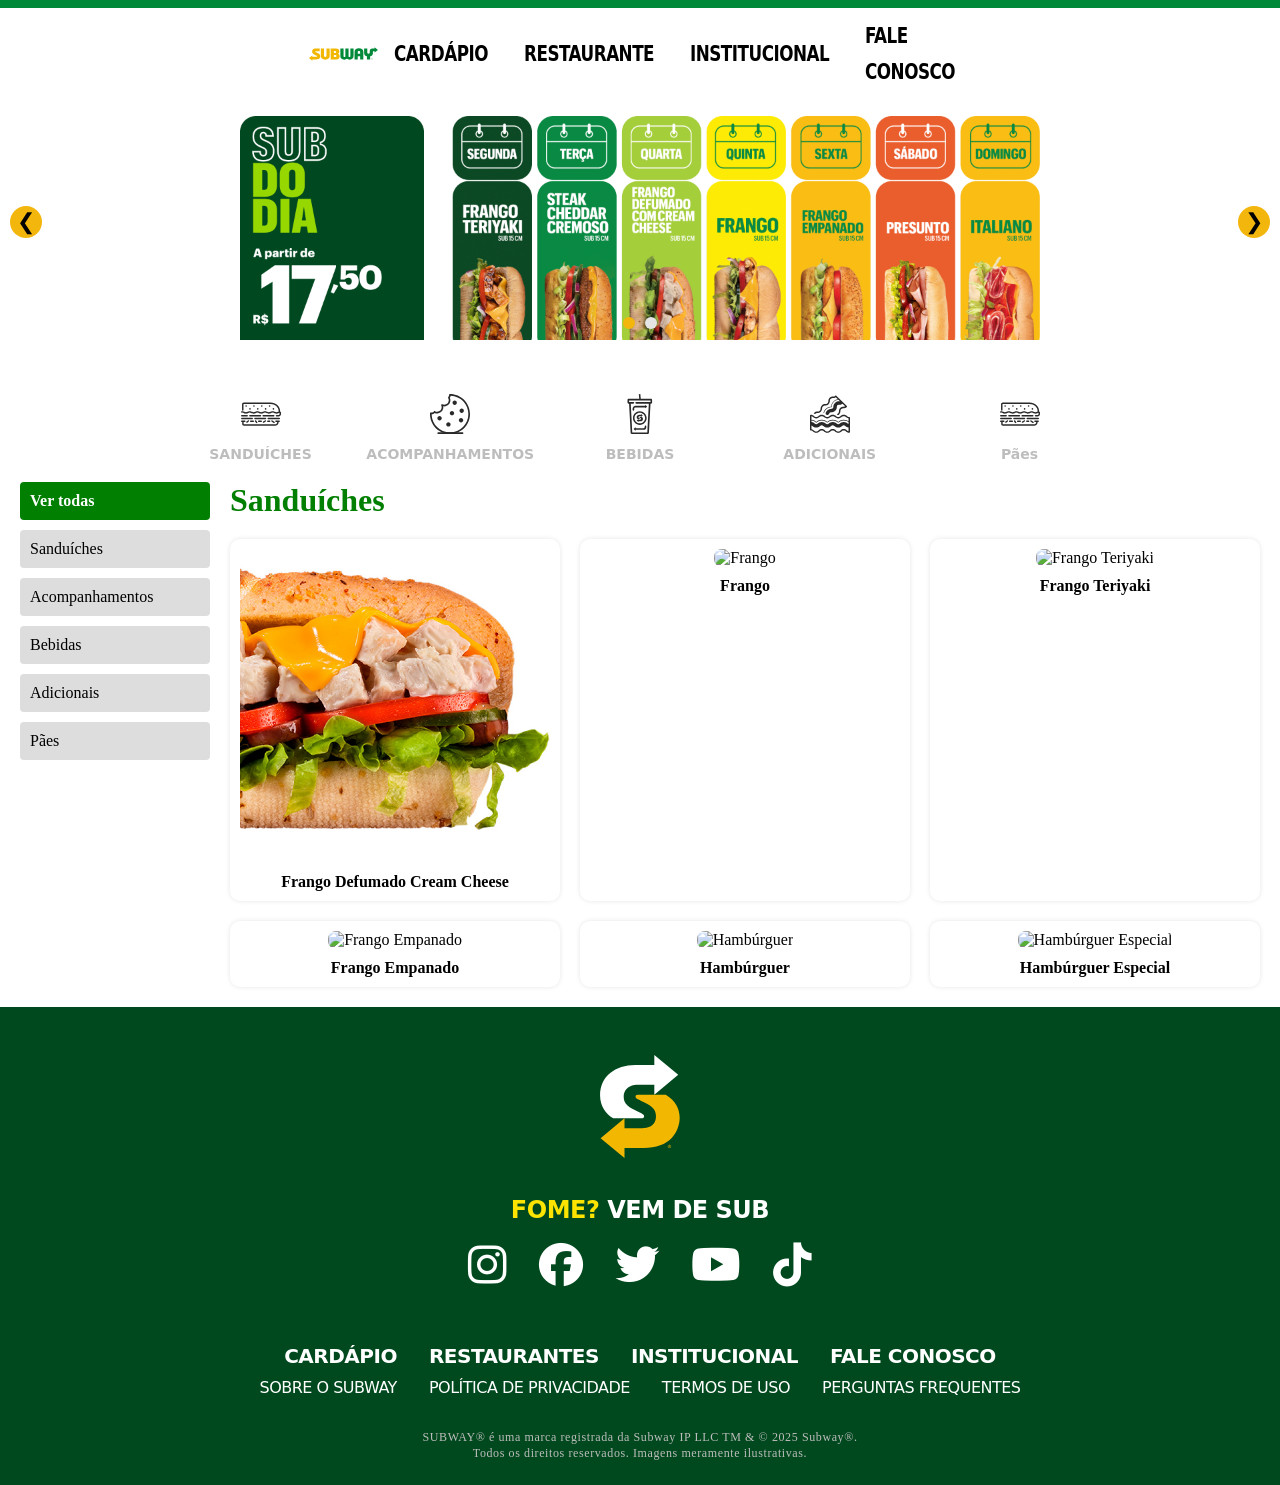
==== cardapio.html @ 42cfe7d3 "primeiro commit" ====
<!DOCTYPE html>
<html lang="pt-br">
<head>
    <meta charset="UTF-8">
    <meta name="viewport" content="width=device-width, initial-scale=1.0">
    <title>Inicio | Subway® Brasil</title>
    <link rel="stylesheet" href="style.css">
    <link rel="shortcut icon" href="imagens/favicon/logo.ico" type="image/x-icon">
    <link rel="stylesheet" href="https://cdnjs.cloudflare.com/ajax/libs/font-awesome/6.5.0/css/all.min.css">

</head>
<body>
    <header>
        <div class="barra-verde"></div>
        <div class="menu">
            <a href="index.html" rel="prev"><img src="imagens/logo/logo.svg" alt="Logo do site" class="logo"></a>
            <nav class="nav"> 
                <a href="cardapio.html" class="nav-a"><span>CARDÁPIO</span></a>
                <a href="restaurante.html" class="nav-a"><span>RESTAURANTE</span></a>
                <a href="institucional.html" class="nav-a"><span>INSTITUCIONAL</span></a>
                <a href="faleConosco.html" class="nav-a"><span>FALE CONOSCO</span></a>
            </nav>
        </div>
        </div>
    </header>
    <main>
        <div class="carrossel2 carrossel4">
            <img src="imagens/carrossel3/imagem1.png" class="ativa" alt="Imagem 1">
            <img src="imagens/carrossel3/imagem2.png" alt="Imagem 2">

            <button class="carrossel-botao esquerda" id="btnEsquerda2">&#10094;</button>
            <button class="carrossel-botao direita" id="btnDireita2">&#10095;</button>

            <div class="bolinhas2">
                <div class="bolinha2 ativa"></div>
                <div class="bolinha2"></div>
            </div>
        </div>

        <div class="menuCardapio">
            <div class="itemMenu">
                <img src="imagens/cardápio/paes.svg" alt="">
                <span>SANDUÍCHES</span>
            </div>
            
            <div class="itemMenu">
                <img src="imagens/cardápio/acomp.svg" alt="">
                <span>ACOMPANHAMENTOS</span>
            </div>
            
            <div class="itemMenu">
                <img src="imagens/cardápio/bebidas.svg" alt="">
                <span>BEBIDAS</span>
            </div>
            
            <div class="itemMenu">
                <img src="imagens/cardápio/adicionais.svg" alt="">
                <span>ADICIONAIS</span>
            </div>
            
            <div class="itemMenu">
                <img src="imagens/cardápio/paes.svg" alt="">
                <span>Pães</span>
            </div>
        </div>

        <div class="pagina">
            <nav class="menuLateral">
              <ol>
                <li class="active">Ver todas</li>
                <li>Sanduíches</li>
                <li>Acompanhamentos</li>
                <li>Bebidas</li>
                <li>Adicionais</li>
                <li>Pães</li>
              </ol>
            </nav>
          
            <section class="produtosMenu">
              <h1>Sanduíches</h1>
              <div class="cards">
                <div class="card">
                  <img src="imagens/menu/frangoDefumado.jpg" alt="Frango Defumado">
                  <p>Frango Defumado Cream Cheese</p>
                </div>
                <div class="card">
                  <img src="sua-imagem-aqui.jpg" alt="Frango">
                  <p>Frango</p>
                </div>
                <div class="card">
                  <img src="sua-imagem-aqui.jpg" alt="Frango Teriyaki">
                  <p>Frango Teriyaki</p>
                </div>
                <div class="card">
                  <img src="sua-imagem-aqui.jpg" alt="Frango Empanado">
                  <p>Frango Empanado</p>
                </div>
                <div class="card">
                  <img src="sua-imagem-aqui.jpg" alt="Hambúrguer">
                  <p>Hambúrguer</p>
                </div>
                <div class="card">
                  <img src="sua-imagem-aqui.jpg" alt="Hambúrguer Especial">
                  <p>Hambúrguer Especial</p>
                </div>
              </div>
            </section>
          </div>
          
    </main>
    <footer class="footer">
        <img src="imagens/footer/logoFooter.svg" alt="" width="80" height="103">

        <p class="texto"><span class="destaque">FOME?</span> VEM DE SUB</p>

        <div class="link">
            <a href="https://www.instagram.com/subwaybrasil/" title="Instagram" target="_blank" rel="noopener"><i class="fab fa-instagram"></i></a>
            
            <a href="https://www.facebook.com/subwaybrasil" title="Facebook" target="_blank" rel="noopener"><i class="fab fa-facebook"></i></a>
            
            <a href="https://x.com/subwaybrasil" title="Twitter" target="_blank" rel="noopener"><i class="fab fa-twitter"></i></a>
            
            <a href="https://www.youtube.com/subwaybrasiloficial" title="YouTube" target="_blank" rel="noopener"><i class="fab fa-youtube"></i></a>
            
            <a href="https://www.tiktok.com/@subway.brasil?lang=pt-BR" title="TikTok" target="_blank" rel="noopener"><i class="fab fa-tiktok"></i></a>
        </div>

        <div class="opcoes">
            <a href="cardapio.html">CARDÁPIO</a>
            <a href="https://subway.harmo.me/" target="_blank" rel="noopener">RESTAURANTES</a>
            <a href="institucional.html">INSTITUCIONAL</a>
            <a href="faleConosco.html">FALE CONOSCO</a>
        </div>

        <div class="opcoes2">
            <a href="institucional.html">SOBRE O SUBWAY</a>
            <a href="pltPriv.html">POLÍTICA DE PRIVACIDADE</a>
            <a href="termUse.html">TERMOS DE USO</a>
            <a href="#perguntas-frequentes">PERGUNTAS FREQUENTES</a>
        </div>

        <p class="final">SUBWAY® é uma marca registrada da Subway IP LLC TM & © 2025 Subway®. <br>Todos os direitos reservados. Imagens meramente ilustrativas.</p>
    </footer>
</body>
<script>
    const imagens2 = document.querySelectorAll('.carrossel2 img');
    const bolinhas2 = document.querySelectorAll('.bolinha2');
    const btnEsquerda2 = document.getElementById('btnEsquerda2');
    const btnDireita2 = document.getElementById('btnDireita2');
    let index2 = 0;

    function mostrarImagem2(n) {
      imagens2.forEach((img, i) => {
        img.classList.remove('ativa');
        bolinhas2[i].classList.remove('ativa');
      });
      imagens2[n].classList.add('ativa');
      bolinhas2[n].classList.add('ativa');
    }

    function proxima2() {
      index2 = (index2 + 1) % imagens2.length;
      mostrarImagem2(index2);
    }

    function anterior2() {
      index2 = (index2 - 1 + imagens2.length) % imagens2.length;
      mostrarImagem2(index2);
    }

    btnDireita2.addEventListener('click', proxima2);
    btnEsquerda2.addEventListener('click', anterior2);

    bolinhas2.forEach((bolinha, i) => {
      bolinha.addEventListener('click', () => {
        index2 = i;
        mostrarImagem2(index2);
      });
    });

    setInterval(proxima2, 3500);
</script>
</html>
---- style.css ----
*{ /* Resetando as config do site*/ 
    padding: 0px;
    margin: 0px;
    box-sizing: border-box;
    border: 0 solid;
}

img{
    max-width: 100%;
}

header{
    position: fixed;
    width: 100%;
    background-color: white;
    z-index: 10;
}

.barra-verde{ /*Criando uma barra verde no topo*/
   background-color: rgb(0 137 56); /*Deixando a barra verde*/ 
   width: 100%; /*Definindo a largura da barra*/
   height: .5rem; /*Definindo a altura da barra*/
}

.menu{ /* Criando o cabeçalho principal*/
    display: flex; /* Deixando os elementos flexiveis*/
    justify-content: space-between; /* Diminuindo o espaço entre as bordas e aumentando entre os itens*/
    padding: 8px 309px 0 309px;
    align-items: center; /* Alinha verticalmente os itens*/
    height: 88px;
}

.logo{ /*Definindo o tamanho da logo*/
    width: 240.872px;
    height: 60px;
}

.nav{
    display: flex; 
    font-size: 1.05rem;
    letter-spacing: -0.5px;
    font-stretch: condensed;
    line-height: 1.75rem; /*Aumentando em 1.75x o espaçamento padrão entre as linhas*/
    gap: .25rem; /**/  
    align-items: center;  
}

.nav-a{
    color: black;
    margin-right: 1rem;
    margin-left: 1rem;
    text-decoration: none;
    letter-spacing: -0.5px;
    transform: scaleY(1.3);
    display: inline-block;
    font-family: system-ui, -apple-system, BlinkMacSystemFont, 'Segoe UI', Roboto, Oxygen, Ubuntu, Cantarell, 'Open Sans', 'Helvetica Neue', sans-serif;
    font-weight: 600;
    height: 88px;
    display: flex;
    align-items: center;   
    cursor: pointer; 
}

.nav-aaaaa{
    color: rgb(0 73 30);
    font-weight: 800;
}

.nav-aaaa{
    color: rgb(0 73 30);
    font-weight: 800;
}

.nav-aaa{
    color: rgb(0 73 30);
    font-weight: 800;
}

.nav-aa{
    color: rgb(0 73 30);
    font-weight: 800;
}

.nav-a span {
    position: relative;
    padding-bottom: 4px;
    display: inline-block;
}

.nav-a span::after {
    content: "";
    position: absolute;
    left: 0;
    bottom: 0; 
    height: 1px;
    width: 0;
    background-color: black;
    transition: width 0.25s ease;
}

.nav-a:hover span::after {
    width: 100%;
}

main{
    padding-top: 100px;
    min-height: calc(100vh - 300px);
}

.carrosselSuper{
    position: relative;
    overflow: hidden;
    width: 100%;
}

.carrossel {
    position: relative;
    height: 700px; 
  }
  
  .carrossel img {
    position: absolute;
    top: 0;
    left: 0;
    width: 100%;
    height: 100%;
    opacity: 0;
    transition: opacity 0.8s ease-in-out;
    object-fit: cover;
    z-index: 0;
  }
  
  .carrossel img.ativa {
    opacity: 1;
    z-index: 1;
  }
  .carrossel-botao {
    position: absolute;
    top: 50%;
    transform: translateY(-50%);
    background-color: #F3B60D;
    color: black;
    border: none;
    cursor: pointer;
    font-size: 22px;
    z-index: 2;
    width: 32px;
    height: 32px;
    border-radius: 50%;
    display: flex;
    align-items: center;
    justify-content: center;
  }
  
  .carrossel-botao.esquerda {
    left: 60px;
  }
  
  .carrossel-botao.direita {
    right: 60px;
  }
  
  .bolinhas {
    position: absolute;
    bottom: 15px;
    left: 50%;
    transform: translateX(-50%);
    display: flex;
    gap: 10px;
    z-index: 3;
  }
  
  .bolinha {
    width: 12px;
    height: 12px;
    background-color: #E5E5E5;
    border-radius: 50%;
    cursor: pointer;
    transition: 0.1s ease;
  }
  
.bolinha.ativa {
    background-color: #F3B60D;
}

.mouse {
    display: block;
    margin: 40px auto 0 auto;
    height: auto;
}

.container-fundoVerde {
    position: relative;
    width: 1240px;
    height: 540px;
    margin: 40px auto 0;
    overflow: visible;
  }
  
.fundoVerde {
    position: absolute;
    top: 0;
    left: 50%;
    transform: translateX(-50%);
    width: 1240px;
    height: 540px;
    z-index: 1;
    border-radius: 40px;
}
  
.mao {
    position: absolute;   
    bottom: 25px;
    left: -333px;
    z-index: 2;
    width: 1000px; 
    height: auto;
}
  
.lado-direito {
    position: absolute;
    top: 50%;
    right: 2rem;
    transform: translateY(-50%);
    display: flex;
    flex-direction: column;
    gap: 1.75rem;
    z-index: 3;
}

.carrossel2 {
    position: relative;
    width: 100%; 
    margin: 100px auto 0 auto; 
    overflow: hidden;
  }
  
  .carrossel2 img {
    position: absolute;
    width: 100%;
    height: 100%;
    opacity: 0;
    transition: opacity 0.5s ease;
  }
  
  .carrossel2 img.ativa {
    opacity: 1;
    position: relative;
  }
  
  .carrossel-botao {
    position: absolute;
    top: 50%;
    transform: translateY(-50%);
    background-color: #F3B60D;
    color: black;
    border: none;
    cursor: pointer;
    font-size: 22px;
    z-index: 2;
    width: 32px;
    height: 32px;
    border-radius: 50%;
    display: flex;
    align-items: center;
    justify-content: center;
  }
  
  .carrossel2 .esquerda {
    left: 10px;
  }
  
  .carrossel2 .direita {
    right: 10px;
  }
  
  .bolinhas2 {
    position: absolute;
    bottom: 15px;
    width: 100%;
    display: flex;
    justify-content: center;
    gap: 10px;
  }
  
  .bolinha2 {
    width: 12px;
    height: 12px;
    background: #E5E5E5;
    border-radius: 50%;
    cursor: pointer;
    transition: 0.3s ease;
  }
  
  .bolinha2.ativa {
    background: #F3B60D;
  }  
  
.footer{
    background-color: rgb(0 73 30);
    color: white;
    display: flex;
    align-items: center;
    justify-content: center;
    flex-direction: column;
    padding-top: 3rem;
    padding-bottom: 1.5rem;
}

.texto{
    margin: 36px 0 16px 0;
    font-size: 1.5rem;
    line-height: 2rem;
    font-family: system-ui, -apple-system, BlinkMacSystemFont, 'Segoe UI', Roboto, Oxygen, Ubuntu, Cantarell, 'Open Sans', 'Helvetica Neue', sans-serif;
    letter-spacing: -0.5px;
    font-stretch: condensed;
    font-weight: 700;
}

.destaque{
    color: rgb(252 227 0);
}

.link, .link a{
    display: flex;
    justify-content: center;
    align-items: center;
    gap: 2rem;
    color: white; 
    transition: color 0.3s;
    font-size: 44px;
    text-decoration: none;
}
  
.link a:hover i {
    color: rgb(252, 227, 0);  
}

.opcoes, .opcoes2{
    display: flex;
    gap: 2rem;
}

.opcoes{
    margin-top: 3.5rem;
}

.opcoes2{
    margin-top: .5rem;
}

.opcoes a{
    color: white;
    font-family: system-ui, -apple-system, BlinkMacSystemFont, 'Segoe UI', Roboto, Oxygen, Ubuntu, Cantarell, 'Open Sans', 'Helvetica Neue', sans-serif;
    letter-spacing: -0.5px;
    font-stretch: condensed;
    font-weight: 700;
    text-decoration: none;
    font-size: 1.25rem;
    line-height: 1.75rem;
}

.opcoes2 a{
    color: white;
    font-family: system-ui, -apple-system, BlinkMacSystemFont, 'Segoe UI', Roboto, Oxygen, Ubuntu, Cantarell, 'Open Sans', 'Helvetica Neue', sans-serif;
    letter-spacing: -0.5px;
    font-stretch: condensed;
    font-weight: 500;
    text-decoration: none;
}

.opcoes a:hover{
    color: rgb(252, 227, 0); 
}

.opcoes2 a:hover{
    color: rgb(252, 227, 0); 
}

.final{
    color: rgb(189 189 189);
    letter-spacing: .05em;
    font-size: .75rem;
    line-height: 1rem;
    margin-top: 2rem;
    text-align: center;
}

.tudao {
    background-image: url(imagens/fundo/textura.webp);
    background-repeat: no-repeat;
    background-size: contain;   
    min-height: 100vh;
}

.tudo{
    max-width: 46rem;
    padding-top: 5rem;
    margin-left: 309px;
    margin-right: auto;
}

.titulo{
    color: rgb(0, 137, 56);
    font-family: system-ui, -apple-system, BlinkMacSystemFont, 'Segoe UI', Roboto, Oxygen, Ubuntu, Cantarell, 'Open Sans', 'Helvetica Neue', sans-serif;
    letter-spacing: -1px;
    font-stretch: condensed;
    font-weight: 900;
    text-decoration: none;
    font-size: 3.75rem;
    line-height: 1rem;
}

.linha{
    background-color: rgb(0, 137, 56);
    width: 5rem;
    border-radius:9999px ;
    height: .25rem;
    display: block;
    margin-top: 2rem;
}

.textoC{
    font-size: 1rem;
    line-height: 1.5rem;
    font-family: system-ui, -apple-system, BlinkMacSystemFont, 'Segoe UI', Roboto, Oxygen, Ubuntu, Cantarell, 'Open Sans', 'Helvetica Neue', sans-serif;
    margin-top: 1rem;
}

.textoC2{
    font-size: 1rem;
    line-height: 1.5rem;
    font-weight: 600;
    font-family: system-ui, -apple-system, BlinkMacSystemFont, 'Segoe UI', Roboto, Oxygen, Ubuntu, Cantarell, 'Open Sans', 'Helvetica Neue', sans-serif;
    margin-top: 1rem;
}

.dados{
    max-width: 36rem;
    margin-top: 2.5rem;
    margin-bottom: 2.5rem;
}

.text2{
    color: rgb(0 73 30);
    font-weight: 700;
    font-size: 1.875rem;
    line-height: 2.25rem;
    margin-bottom: .75rem;
    display: block;
    font-family: system-ui, -apple-system, BlinkMacSystemFont, 'Segoe UI', Roboto, Oxygen, Ubuntu, Cantarell, 'Open Sans', 'Helvetica Neue', sans-serif;
}

.input{
    box-shadow: rgba(0, 0, 0, 0.09) 0px 6px 9px 0px;
    padding-top: 1rem;
    padding-bottom: 1rem;
    padding-left: 1rem;
    padding-right: 1rem;
    background-color: rgb(245 245 245);
    border-color: rgb(226 226 226);
    border-width: 1px;
    border-radius: .5rem;
    width: 100%;
}

.caixas{
    margin-bottom: 1rem;
}

textarea.input{
    resize: none;
    min-height: 13rem;
}

.enviar{
    color: rgb(0 73 30);
    font-weight: 600;
    font-size: 1.25rem;
    line-height: 1.75rem;
    padding-top: 4.5px;
    padding-bottom: 8.5px;
    padding-left: 1.25rem;
    padding-right: 1.25rem;
    background-color: rgb(255 255 255);
    border-color: rgb(0 73 30);
    border-width: 2px;
    border-radius: 9999px;
    margin-top: 1.5rem;
    cursor: pointer;
}

.titulo2{
    font-family: system-ui, -apple-system, BlinkMacSystemFont, 'Segoe UI', Roboto, Oxygen, Ubuntu, Cantarell, 'Open Sans', 'Helvetica Neue', sans-serif;
    color: rgb(0 137 56);
    font-size: 3rem;
    line-height: 1;
    font-weight: 900;
    margin-top: 2rem;
}

.linha2{
    background-color: rgb(0, 137, 56);
    width: 5rem;
    border-radius:9999px ;
    height: .25rem;
    display: block;
    margin-top: 1rem;
    margin-bottom: 1rem;
}

.principal{
    box-shadow: 0px 6px 9px 0px #00000017;
    padding-top: 1rem;
    padding-bottom: 1rem;
    padding-left: 1.5rem;
    padding-right: 1.5rem;
    background-color: rgb(245 245 245);
    border-color: rgb(226 226 226);
    border-width: 1px;
    border-radius: .5rem;
    justify-content: space-between;
    align-items: center;
    cursor: pointer;
    width: 100%;
    margin-bottom: -10px;
    display: flex;
    gap: 1rem;
}

.h6{
    font-size: 1.25rem;
    line-height: 1.75rem;
    max-width: none;
    font-weight: 600;
    font-family: system-ui, -apple-system, BlinkMacSystemFont, 'Segoe UI', Roboto, Oxygen, Ubuntu, Cantarell, 'Open Sans', 'Helvetica Neue', sans-serif;
}

.button{
    width: 40px;
    height: 40px;
    min-width: 40px;
    min-height: 40px;
    border: 2px solid rgb(0, 73, 30); /* borda verde escura */
    border-radius: 50%; /* forma circular */
    display: flex;
    align-items: center;
    justify-content: center;
    font-weight: bolder;
    font-size: 2rem;
    color: rgb(0, 73, 30); /* cor do + */
    box-sizing: border-box;
}

.conteudo {
    max-height: 0;
    overflow: hidden;
    transition: max-height 0.5s ease, padding 0.5s ease, margin 0.5s ease;
    padding: 0px 1.5rem;
    margin-bottom: 0;
    background-color: rgb(255 255 255);
    border-radius: .5rem;
    border-top-left-radius: 0;
    border-top-right-radius: 0;
    font-size: 1rem;
    color: #333;
    border: none;
    font-family: system-ui, -apple-system, BlinkMacSystemFont, 'Segoe UI', Roboto, Oxygen, Ubuntu, Cantarell, 'Open Sans', 'Helvetica Neue', sans-serif;
}

.conteudo.ativo {
    max-height: 500px; 
    padding-top: 1.5rem;
    padding-bottom: 1.5rem;
    margin-bottom: 1rem;
    border: 1px solid rgb(226 226 226);
    border-top: none;
}

.box{
    margin-bottom: 2rem;
}  

.max{
    width: 100%;
    min-height: 100vh;
}

.cont{
    padding-left: 0;
    padding-right: 0;
    padding-top: 2.75rem;
    max-width: 1288px;
    margin-left: auto;
    margin-right: auto;
}

.conteudo2{
    padding-right: 0;
    max-width: 48rem;
}

.texto3{
    font-family: system-ui, -apple-system, BlinkMacSystemFont, 'Segoe UI', Roboto, Oxygen, Ubuntu, Cantarell, 'Open Sans', 'Helvetica Neue', sans-serif;
    font-size: 3.5rem;
    line-height: 1;
    color: rgb(0 137 56);
    font-weight: 800;
    letter-spacing: -3px;
    margin: 0;
}

.block{
    background-color: rgb(0 137 56);
    border-radius: 9999px;
    width: 5rem;
    height: .25rem;
    display: block;
    margin-top: .5rem;
}

.part{
    margin-bottom: 3rem;
}

.part h5{
    font-family: system-ui, -apple-system, BlinkMacSystemFont, 'Segoe UI', Roboto, Oxygen, Ubuntu, Cantarell, 'Open Sans', 'Helvetica Neue', sans-serif;
    font-size: 1.875rem;
    line-height: 2.25rem;
    color: rgb(0 73 30);
    font-weight: 700;
    margin-top: 2rem;
}

.part p{
    font-family: system-ui, -apple-system, BlinkMacSystemFont, 'Segoe UI', Roboto, Oxygen, Ubuntu, Cantarell, 'Open Sans', 'Helvetica Neue', sans-serif;
    color: rgb(33 33 33);
    font-size: 1.1rem;
    line-height: 1.5rem;
    text-align: justify;
    margin-top: .5rem;
}

.part img{
    border-radius: 40px;
    margin-top: 1.5rem;
    margin-bottom: 1.5rem;
    max-width: 100%;
    height: auto;
    display: block;
}

.carrossel4{
    margin-top: 0;
}

.max{
    width: 100%;
    min-height: 100vh;
    max-width: 1288px;
    margin-left: auto;
    margin-right: auto;
}

.minn a{
    color: rgb(0 137 56);
    font-weight: 700;
    font-size: 1.25rem;
    line-height: 1.75rem;
    padding-top: 2rem;
    gap: .25rem;
    align-items: center;
    margin-left: 1rem;
}

.cont2{
    padding-left: 1rem;
    padding-right: 1rem;
    max-width: 56rem;
    margin-top: 2rem;
    margin-left: auto;
    margin-right: auto;
}


.textCenter{
    text-align: center;
}

.textCenter h2{
    font-weight: 700;
    font-size: 1.5rem;
    line-height: 2rem;
    margin-bottom: 1.5rem;
    font-family: system-ui, -apple-system, BlinkMacSystemFont, 'Segoe UI', Roboto, Oxygen, Ubuntu, Cantarell, 'Open Sans', 'Helvetica Neue', sans-serif;
}

.textCenter h5{
    color: rgb(35 31 32);
    font-family: system-ui, -apple-system, BlinkMacSystemFont, 'Segoe UI', Roboto, Oxygen, Ubuntu, Cantarell, 'Open Sans', 'Helvetica Neue', sans-serif;
    font-size: .875rem;
    line-height: 1.25rem;
    text-align: left;
    margin-bottom: 1rem;
}

.cont2 p{
    font-family: system-ui, -apple-system, BlinkMacSystemFont, 'Segoe UI', Roboto, Oxygen, Ubuntu, Cantarell, 'Open Sans', 'Helvetica Neue', sans-serif;
    margin-bottom: 2rem;
}

.cont2 li{
    font-family: system-ui, -apple-system, BlinkMacSystemFont, 'Segoe UI', Roboto, Oxygen, Ubuntu, Cantarell, 'Open Sans', 'Helvetica Neue', sans-serif;
    padding-left: 1rem;
    margin-bottom: 1rem;
    list-style-position: inside;
}

.text1{
    font-weight: 600;
}

.menuCardapio {
    display: flex;
    justify-content: center;
    gap: 40px; /* espaço entre os ícones */
    margin-top: 50px;
  }

  .itemMenu {
    display: flex;
    flex-direction: column;
    align-items: center;
    text-align: center;
    color: rgb(189, 189, 189);
    transition: color 0.3s;
    cursor: pointer;
    min-width: 149.75px;
    max-width: 149.75px;
  }

  .itemMenu:hover {
    color: green;
  }

  .itemMenu img {
    width: 40px;
    height: 40px;
    filter: grayscale(100%) brightness(0.75); /* cinza */
    transition: filter 0.3s;
  }

  .itemMenu:hover img {
    filter: none; /* cor original */
  }

  .itemMenu span {
    margin-top: .75rem;
    font-size: 14px;
    font-family: system-ui, -apple-system, BlinkMacSystemFont, 'Segoe UI', Roboto, Oxygen, Ubuntu, Cantarell, 'Open Sans', 'Helvetica Neue', sans-serif;
    font-weight: 600;
  }

  .pagina {
    display: grid;
    grid-template-columns: repeat(12, minmax(0, 1fr));
    gap: 20px;
    padding: 20px;
  }
  
  .menuLateral {
    grid-column: span 2;
  }
  
  .menuLateral ol {
    list-style: none;
  }
  
  .menuLateral li {
    background-color: #ddd;
    margin-bottom: 10px;
    padding: 10px;
    cursor: pointer;
    border-radius: 4px;
  }
  
  .menuLateral li.active {
    background-color: #007f00;
    color: white;
    font-weight: bold;
  }
  
  .produtosMenu {
    grid-column: span 10;
  }
  
  .produtosMenu h1 {
    font-size: 2em;
    margin-bottom: 20px;
    color: #007f00;
  }
  
  .cards {
    display: grid;
  grid-template-columns: repeat(3, 1fr); /* 3 colunas fixas */
  gap: 20px;
  }
  
  .card {
    background: white;
    border-radius: 10px;
    box-shadow: 0 0 5px rgba(0,0,0,0.1);
    text-align: center;
    padding: 10px;
  }
  
  .card img {
    max-width: 100%;
    border-radius: 8px;
  }
  
  .card p {
    margin-top: 10px;
    font-weight: bold;
  }
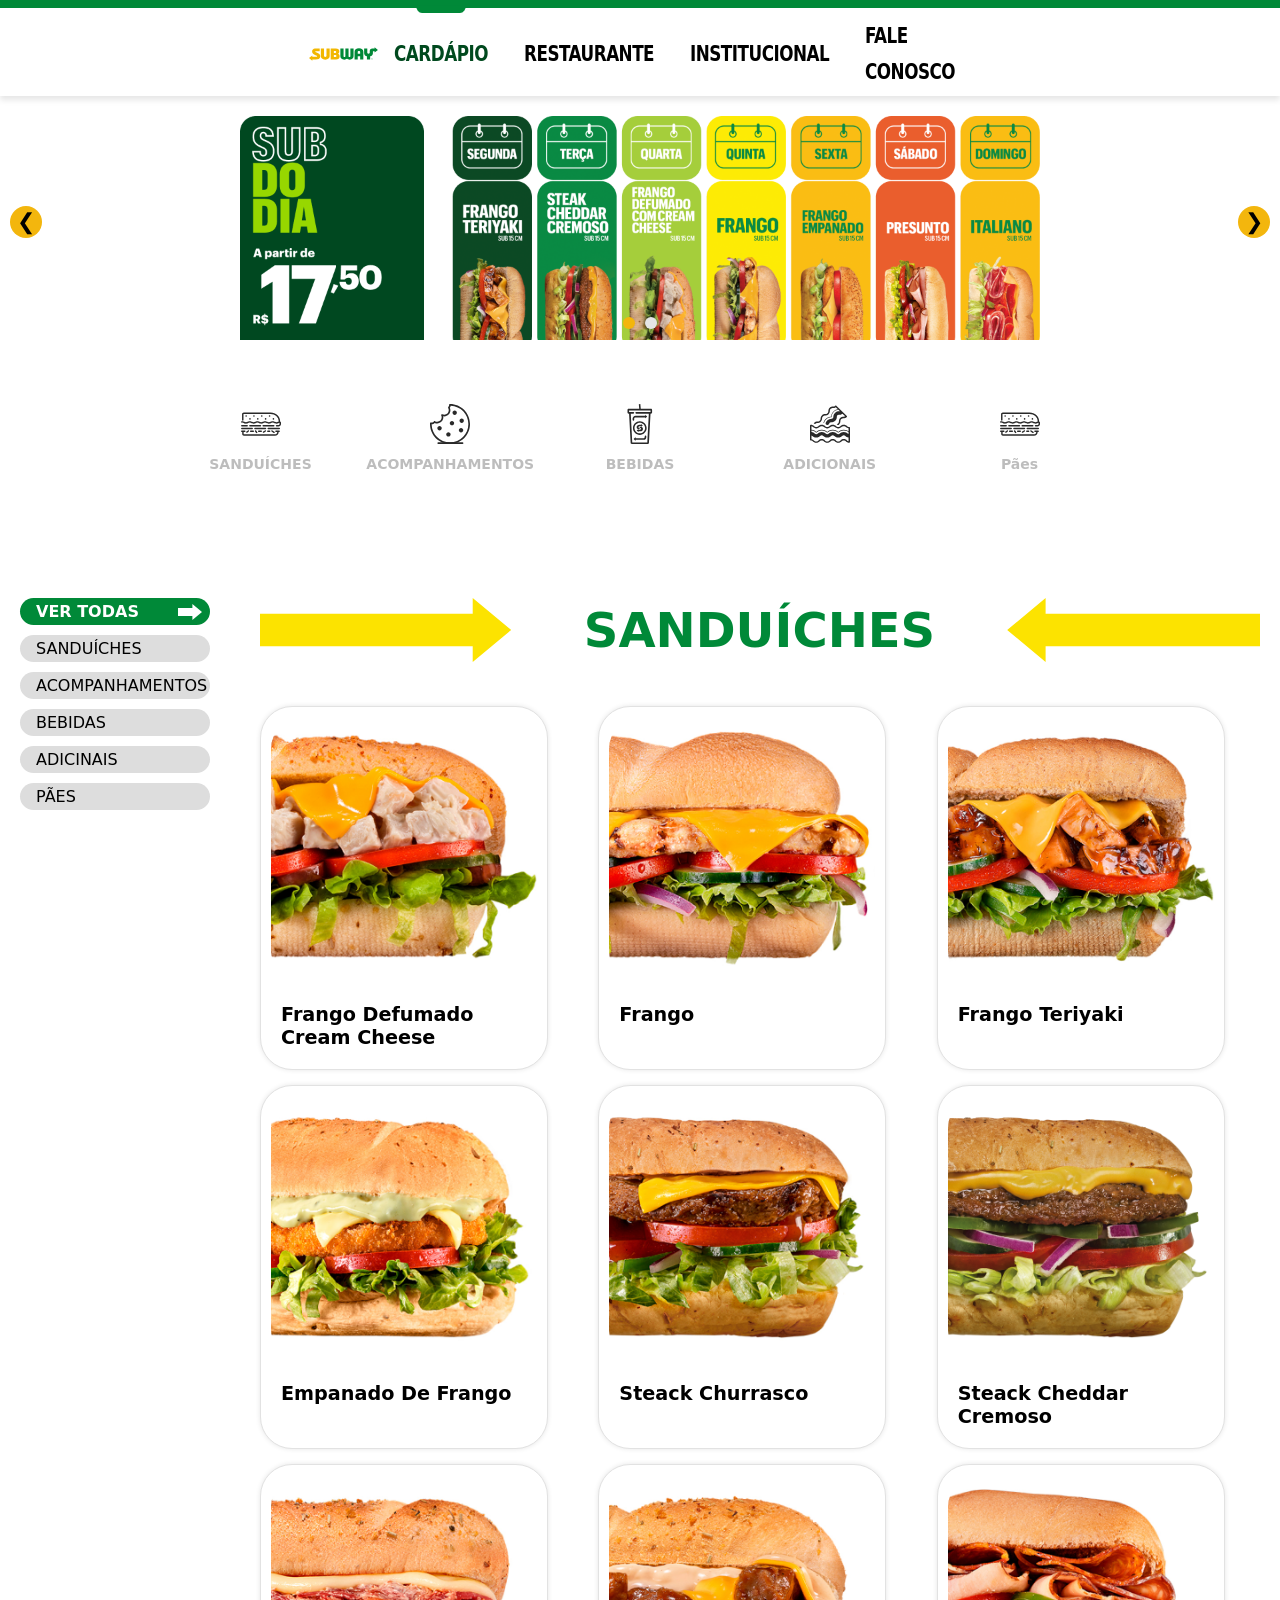
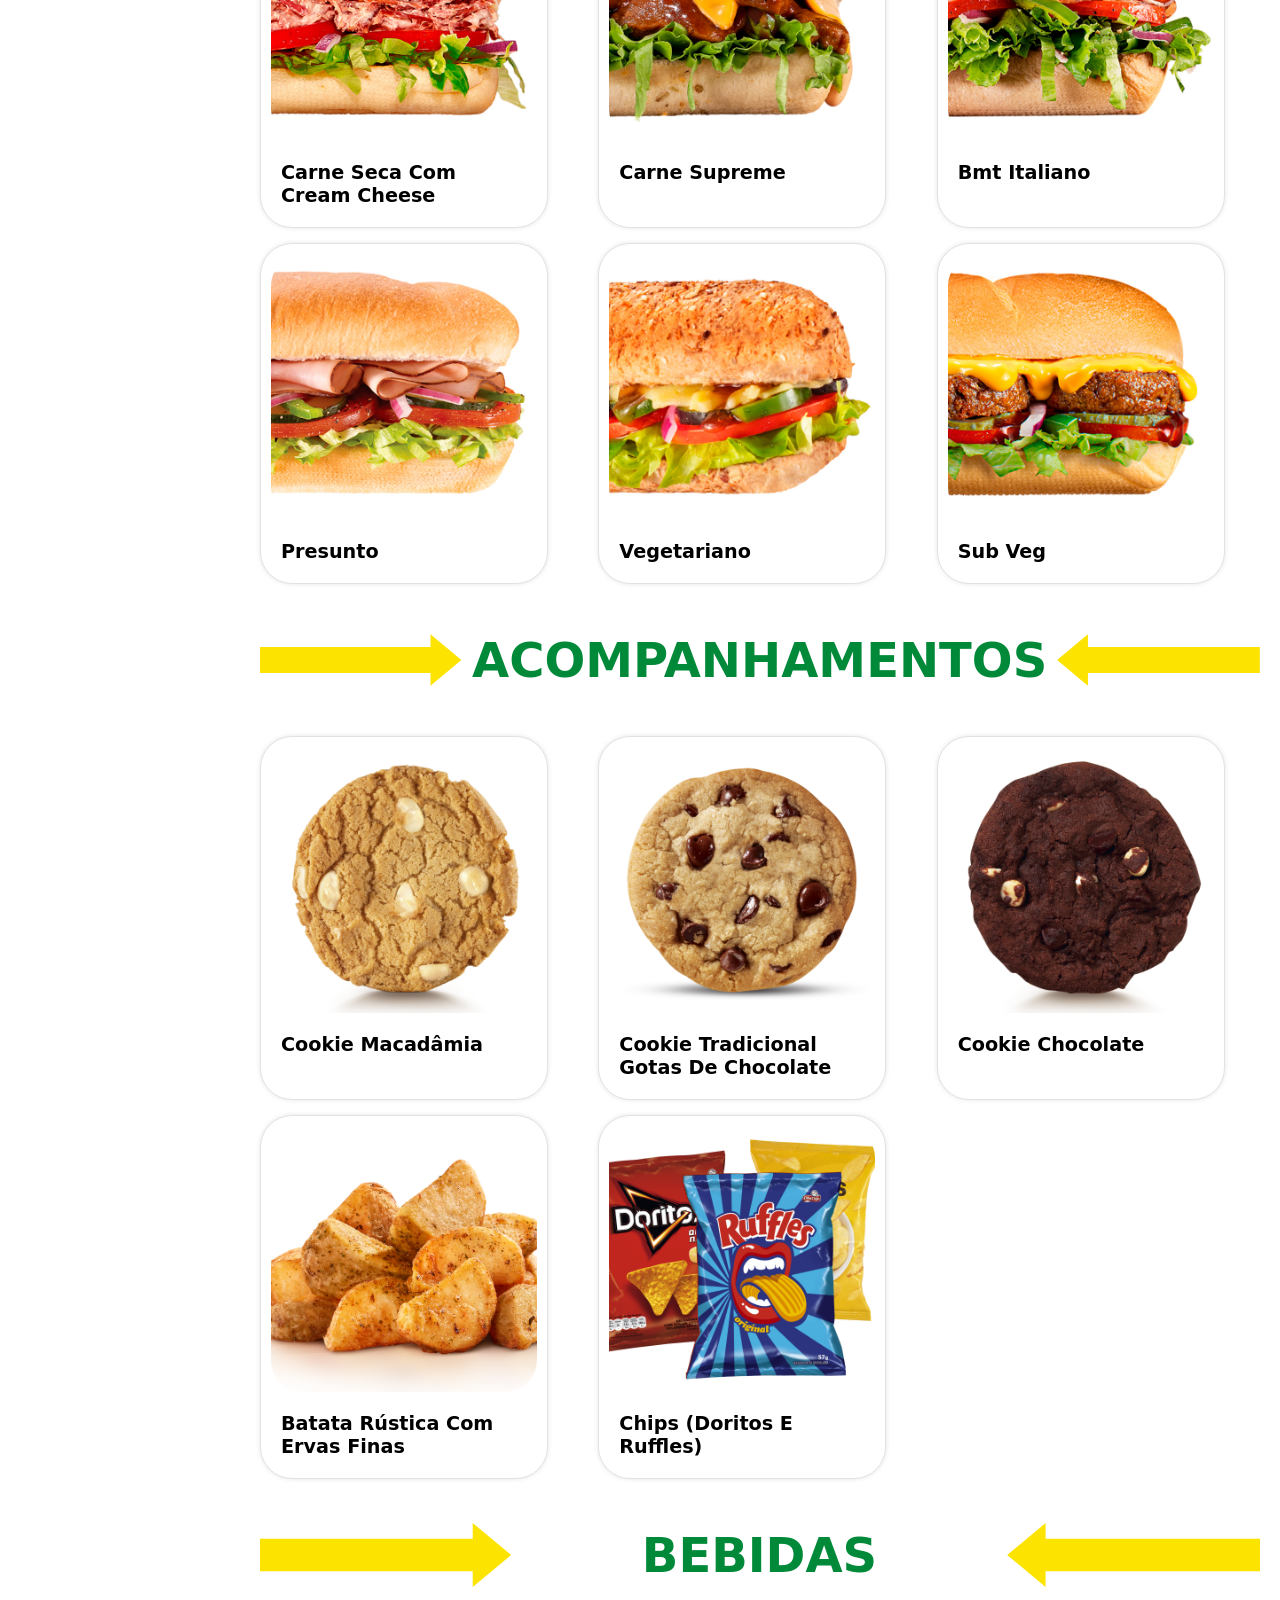
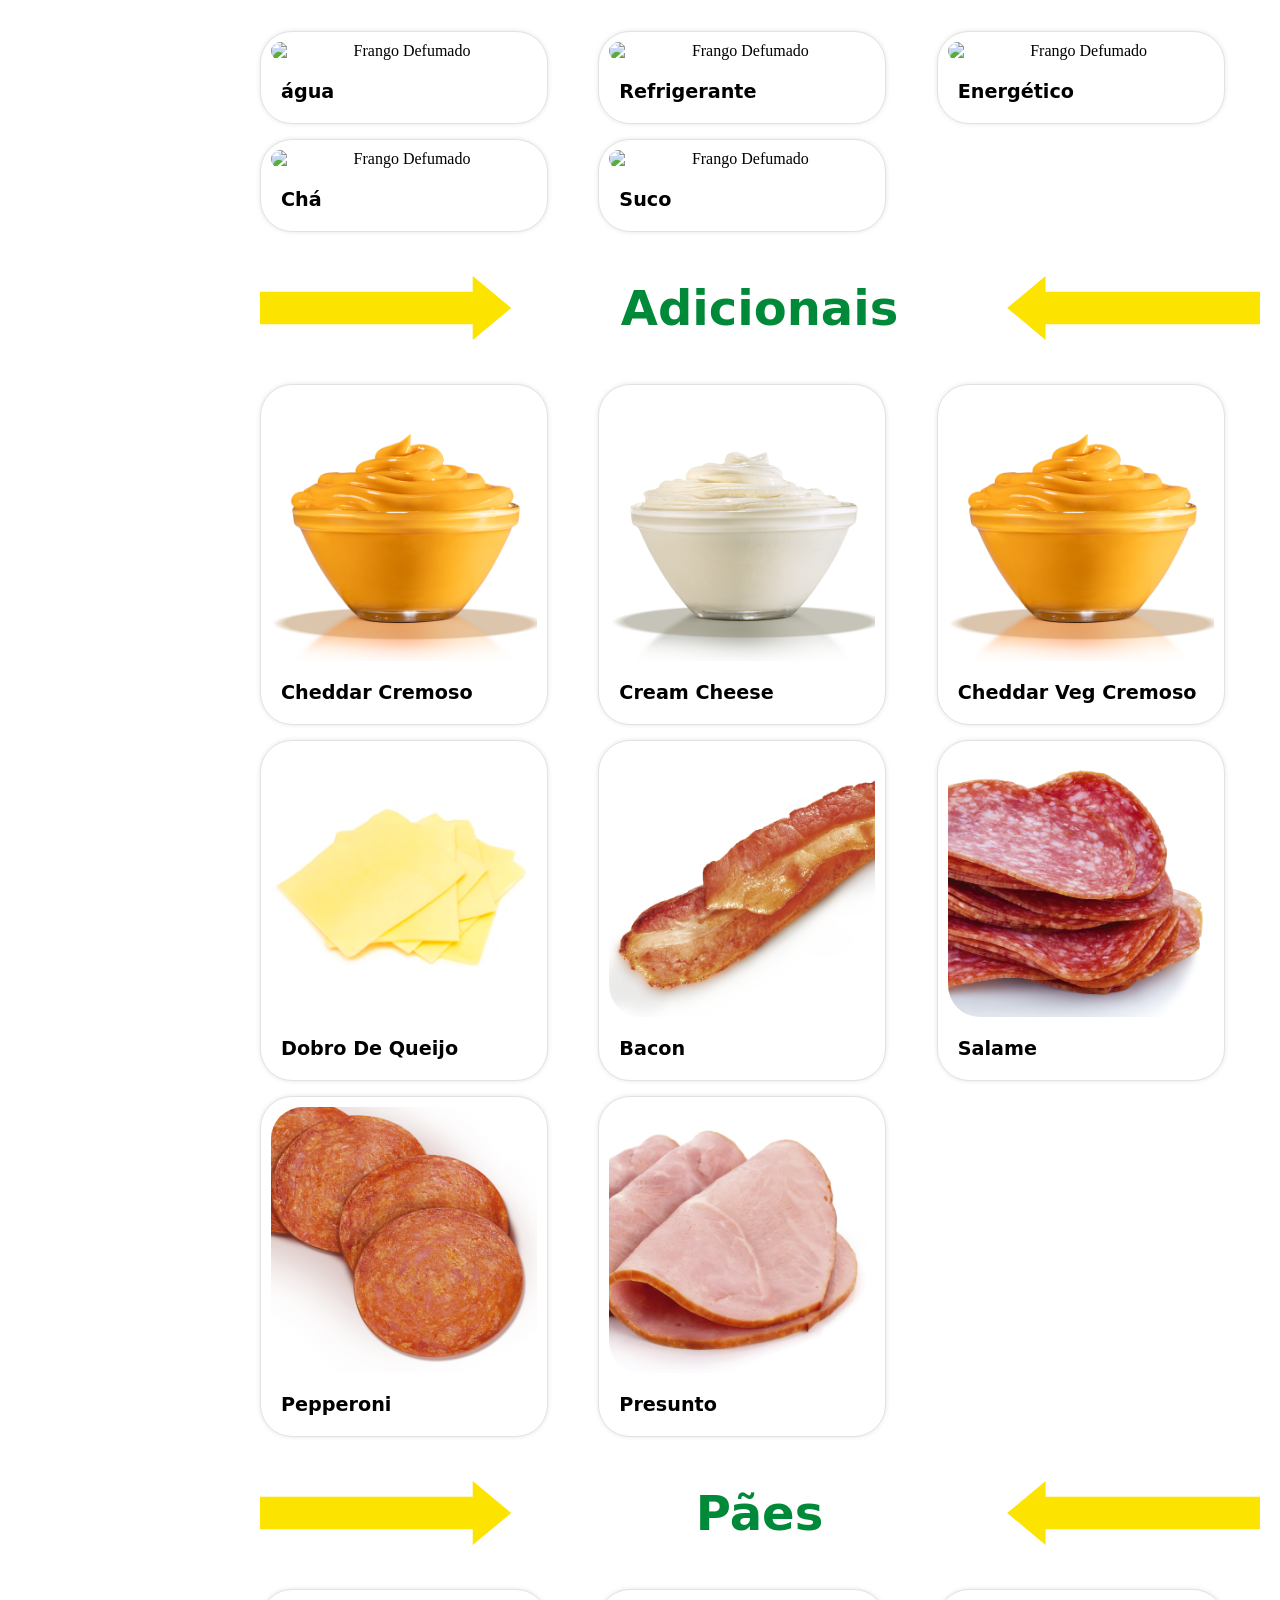
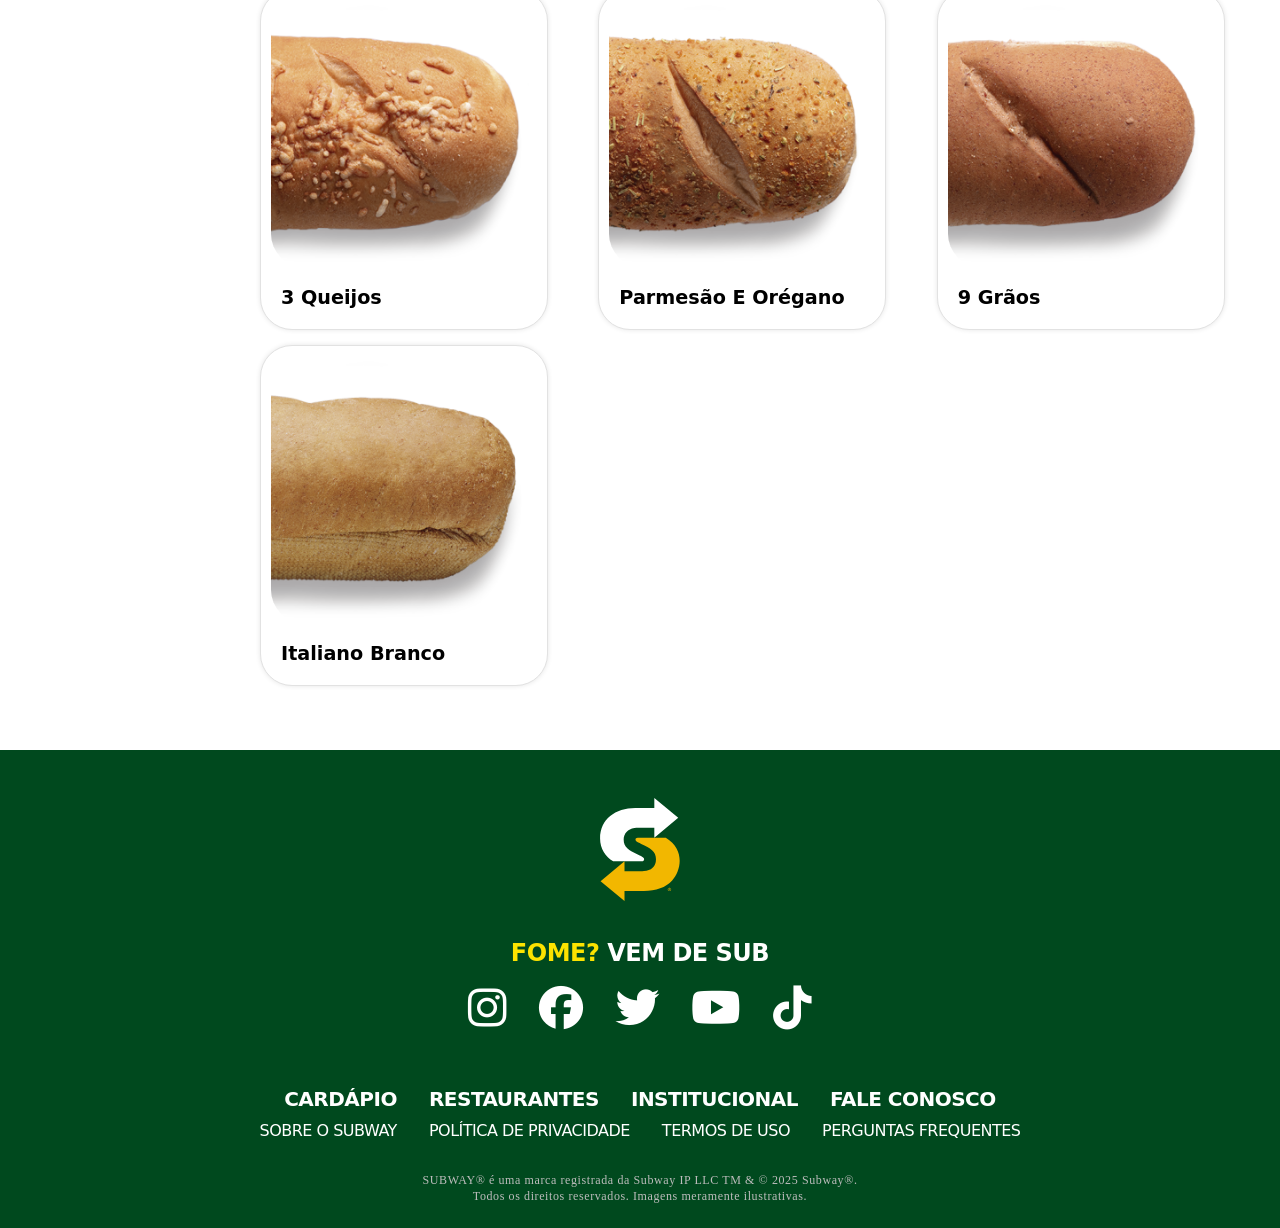
==== commit 57881f15: "Criando a pag cardápio, restaurantes e criando a barrinha verde embaixo do nav ativo" ====
--- a/cardapio.html
+++ b/cardapio.html
@@ -1,183 +1,594 @@
-<!DOCTYPE html>
-<html lang="pt-br">
-<head>
-    <meta charset="UTF-8">
-    <meta name="viewport" content="width=device-width, initial-scale=1.0">
-    <title>Inicio | Subway® Brasil</title>
-    <link rel="stylesheet" href="style.css">
-    <link rel="shortcut icon" href="imagens/favicon/logo.ico" type="image/x-icon">
-    <link rel="stylesheet" href="https://cdnjs.cloudflare.com/ajax/libs/font-awesome/6.5.0/css/all.min.css">
-
-</head>
-<body>
-    <header>
-        <div class="barra-verde"></div>
-        <div class="menu">
-            <a href="index.html" rel="prev"><img src="imagens/logo/logo.svg" alt="Logo do site" class="logo"></a>
-            <nav class="nav"> 
-                <a href="cardapio.html" class="nav-a"><span>CARDÁPIO</span></a>
-                <a href="restaurante.html" class="nav-a"><span>RESTAURANTE</span></a>
-                <a href="institucional.html" class="nav-a"><span>INSTITUCIONAL</span></a>
-                <a href="faleConosco.html" class="nav-a"><span>FALE CONOSCO</span></a>
-            </nav>
-        </div>
-        </div>
-    </header>
-    <main>
-        <div class="carrossel2 carrossel4">
-            <img src="imagens/carrossel3/imagem1.png" class="ativa" alt="Imagem 1">
-            <img src="imagens/carrossel3/imagem2.png" alt="Imagem 2">
-
-            <button class="carrossel-botao esquerda" id="btnEsquerda2">&#10094;</button>
-            <button class="carrossel-botao direita" id="btnDireita2">&#10095;</button>
-
-            <div class="bolinhas2">
-                <div class="bolinha2 ativa"></div>
-                <div class="bolinha2"></div>
-            </div>
-        </div>
-
-        <div class="menuCardapio">
-            <div class="itemMenu">
-                <img src="imagens/cardápio/paes.svg" alt="">
-                <span>SANDUÍCHES</span>
-            </div>
-            
-            <div class="itemMenu">
-                <img src="imagens/cardápio/acomp.svg" alt="">
-                <span>ACOMPANHAMENTOS</span>
-            </div>
-            
-            <div class="itemMenu">
-                <img src="imagens/cardápio/bebidas.svg" alt="">
-                <span>BEBIDAS</span>
-            </div>
-            
-            <div class="itemMenu">
-                <img src="imagens/cardápio/adicionais.svg" alt="">
-                <span>ADICIONAIS</span>
-            </div>
-            
-            <div class="itemMenu">
-                <img src="imagens/cardápio/paes.svg" alt="">
-                <span>Pães</span>
-            </div>
-        </div>
-
-        <div class="pagina">
-            <nav class="menuLateral">
-              <ol>
-                <li class="active">Ver todas</li>
-                <li>Sanduíches</li>
-                <li>Acompanhamentos</li>
-                <li>Bebidas</li>
-                <li>Adicionais</li>
-                <li>Pães</li>
-              </ol>
-            </nav>
-          
-            <section class="produtosMenu">
-              <h1>Sanduíches</h1>
-              <div class="cards">
-                <div class="card">
-                  <img src="imagens/menu/frangoDefumado.jpg" alt="Frango Defumado">
-                  <p>Frango Defumado Cream Cheese</p>
-                </div>
-                <div class="card">
-                  <img src="sua-imagem-aqui.jpg" alt="Frango">
-                  <p>Frango</p>
-                </div>
-                <div class="card">
-                  <img src="sua-imagem-aqui.jpg" alt="Frango Teriyaki">
-                  <p>Frango Teriyaki</p>
-                </div>
-                <div class="card">
-                  <img src="sua-imagem-aqui.jpg" alt="Frango Empanado">
-                  <p>Frango Empanado</p>
-                </div>
-                <div class="card">
-                  <img src="sua-imagem-aqui.jpg" alt="Hambúrguer">
-                  <p>Hambúrguer</p>
-                </div>
-                <div class="card">
-                  <img src="sua-imagem-aqui.jpg" alt="Hambúrguer Especial">
-                  <p>Hambúrguer Especial</p>
-                </div>
-              </div>
-            </section>
-          </div>
-          
+    <!DOCTYPE html>
+    <html lang="pt-br">
+    <head>
+        <meta charset="UTF-8">
+        <meta name="viewport" content="width=device-width, initial-scale=1.0">
+        <title>Cardápio | Subway® Brasil</title>
+        <link rel="stylesheet" href="style.css">
+        <link rel="shortcut icon" href="imagens/favicon/logo.ico" type="image/x-icon">
+        <link rel="stylesheet" href="https://cdnjs.cloudflare.com/ajax/libs/font-awesome/6.5.0/css/all.min.css">
+
+    </head>
+    <body>
+        <header>
+            <div class="barra-verde"></div>
+            <div class="menu">
+                <a href="index.html" rel="prev"><img src="imagens/logo/logo.svg" alt="Logo do site" class="logo"></a>
+                <nav class="nav"> 
+                    <a href="cardapio.html" class="nav-a nav-aa active"><span>CARDÁPIO</span></a>
+                    <a href="restaurante.html" target="_blank" class="nav-a"><span>RESTAURANTE</span></a>
+                    <a href="institucional.html" class="nav-a"><span>INSTITUCIONAL</span></a>
+                    <a href="faleConosco.html" class="nav-a"><span>FALE CONOSCO</span></a>
+                </nav>
+            </div>
+            </div>
+        </header>
+        <main>
+            <div class="carrossel2 carrossel4">
+                <img src="imagens/carrossel3/imagem1.png" class="ativa" alt="Imagem 1">
+                <img src="imagens/carrossel3/imagem2.png" alt="Imagem 2">
+
+                <button class="carrossel-botao esquerda" id="btnEsquerda2">&#10094;</button>
+                <button class="carrossel-botao direita" id="btnDireita2">&#10095;</button>
+
+                <div class="bolinhas2">
+                    <div class="bolinha2 ativa"></div>
+                    <div class="bolinha2"></div>
+                </div>
+            </div>
+
+            <div class="menuCardapio">
+                <div class="itemMenu">
+                    <img src="imagens/cardápio/paes.svg" alt="">
+                    <span>SANDUÍCHES</span>
+                </div>
+                
+                <div class="itemMenu">
+                    <img src="imagens/cardápio/acomp.svg" alt="">
+                    <span>ACOMPANHAMENTOS</span>
+                </div>
+                
+                <div class="itemMenu">
+                    <img src="imagens/cardápio/bebidas.svg" alt="">
+                    <span>BEBIDAS</span>
+                </div>
+                
+                <div class="itemMenu">
+                    <img src="imagens/cardápio/adicionais.svg" alt="">
+                    <span>ADICIONAIS</span>
+                </div>
+                
+                <div class="itemMenu">
+                    <img src="imagens/cardápio/paes.svg" alt="">
+                    <span>Pães</span>
+                </div>
+            </div>
+
+            <div class="pagina">
+                <nav class="menuLateral">
+                <ol>
+                    <li class="active">
+                        VER TODAS
+                        <svg width="24" height="16" viewBox="0 0 24 16" fill="none" xmlns="http://www.w3.org/2000/svg">
+                        <path d="M0 12.0725L14.3904 12.0725V16L24.0017 7.99879L14.3904 0V3.96204H0V12.0725Z" fill="white"></path>
+                        </svg>
+                    </li>
+                    <li>SANDUÍCHES</li>
+                    <li>ACOMPANHAMENTOS</li>
+                    <li>BEBIDAS</li>
+                    <li>ADICINAIS</li>
+                    <li>PÃES</li>
+                </ol>
+                </nav>
+            
+                <section class="produtosMenu">
+                    <div class="setas">
+                        <svg xmlns="http://www.w3.org/2000/svg" width="252" height="64" viewBox="0 0 252 64" fill="none" class="injected-svg" data-src="/images/subway-yellow-arrow-left.svg" xmlns:xlink="http://www.w3.org/1999/xlink" role="img">
+                            <path d="M-6.92613e-07 15.8451L-2.11079e-06 48.2892C-2.11079e-06 48.2892 132.211 48.2892 151.49 48.2892L212.713 48.2892L212.713 64L251.16 31.9935L212.713 -1.6806e-06L212.713 15.8457L151.83 15.8457L-6.92613e-07 15.8451Z" fill="#FCE300"></path>
+                            </svg>
+                                    <h1>SANDUÍCHES</h1>
+                                    <svg xmlns="http://www.w3.org/2000/svg" width="253" height="64" viewBox="0 0 253 64" fill="none" class="injected-svg" data-src="/images/subway-yellow-arrow-right.svg" xmlns:xlink="http://www.w3.org/1999/xlink" role="img">
+                        <path d="M253 48.1548L253 15.7106C253 15.7106 119.109 15.7108 99.8307 15.7108L38.6078 15.7108L38.6078 -1.6806e-06L0.160155 32.0065L38.6078 64L38.6078 48.1543L99.4901 48.1543L253 48.1548Z" fill="#FCE300"></path>
+                        </svg>
+                    </div>
+
+                <div class="cards">
+                    <div class="card">
+                        <img src="imagens/menu/1frangoDefumado.jpg" alt="Frango Defumado">
+                        <div class="lupa">
+                        <svg xmlns="http://www.w3.org/2000/svg" width="64" height="64" viewBox="0 0 64 64" fill="none" class="injected-svg" data-src="/icons/subway-search-icon.svg" xmlns:xlink="http://www.w3.org/1999/xlink" role="img">
+                            <circle cx="32" cy="32" r="32" fill="#F3B60D"></circle>
+                            <path d="M39.5098 35.51H37.9298L37.3698 34.97C39.3298 32.69 40.5098 29.73 40.5098 26.51C40.5098 19.33 34.6898 13.51 27.5098 13.51C20.3298 13.51 14.5098 19.33 14.5098 26.51C14.5098 33.69 20.3298 39.51 27.5098 39.51C30.7298 39.51 33.6898 38.33 35.9698 36.37L36.5098 36.93V38.51L46.5098 48.49L49.4898 45.51L39.5098 35.51ZM27.5098 35.51C22.5298 35.51 18.5098 31.49 18.5098 26.51C18.5098 21.53 22.5298 17.51 27.5098 17.51C32.4898 17.51 36.5098 21.53 36.5098 26.51C36.5098 31.49 32.4898 35.51 27.5098 35.51Z" fill="#231F20"></path>
+                        </svg>
+                        </div>
+                        <p>Frango Defumado Cream Cheese</p>
+                    </div>
+            
+                    <div class="card">
+                        <img src="imagens/menu/1frango.jpg" alt="Frango Defumado">
+                        <div class="lupa">
+                        <svg xmlns="http://www.w3.org/2000/svg" width="64" height="64" viewBox="0 0 64 64" fill="none" class="injected-svg" data-src="/icons/subway-search-icon.svg" xmlns:xlink="http://www.w3.org/1999/xlink" role="img">
+                            <circle cx="32" cy="32" r="32" fill="#F3B60D"></circle>
+                            <path d="M39.5098 35.51H37.9298L37.3698 34.97C39.3298 32.69 40.5098 29.73 40.5098 26.51C40.5098 19.33 34.6898 13.51 27.5098 13.51C20.3298 13.51 14.5098 19.33 14.5098 26.51C14.5098 33.69 20.3298 39.51 27.5098 39.51C30.7298 39.51 33.6898 38.33 35.9698 36.37L36.5098 36.93V38.51L46.5098 48.49L49.4898 45.51L39.5098 35.51ZM27.5098 35.51C22.5298 35.51 18.5098 31.49 18.5098 26.51C18.5098 21.53 22.5298 17.51 27.5098 17.51C32.4898 17.51 36.5098 21.53 36.5098 26.51C36.5098 31.49 32.4898 35.51 27.5098 35.51Z" fill="#231F20"></path>
+                        </svg>
+                        </div>
+                        <p>Frango</p>
+                    </div>
+            
+                    <div class="card">
+                        <img src="imagens/menu/3frangoTeriyaky.jpg" alt="Frango Defumado">
+                        <div class="lupa">
+                        <svg xmlns="http://www.w3.org/2000/svg" width="64" height="64" viewBox="0 0 64 64" fill="none" class="injected-svg" data-src="/icons/subway-search-icon.svg" xmlns:xlink="http://www.w3.org/1999/xlink" role="img">
+                            <circle cx="32" cy="32" r="32" fill="#F3B60D"></circle>
+                            <path d="M39.5098 35.51H37.9298L37.3698 34.97C39.3298 32.69 40.5098 29.73 40.5098 26.51C40.5098 19.33 34.6898 13.51 27.5098 13.51C20.3298 13.51 14.5098 19.33 14.5098 26.51C14.5098 33.69 20.3298 39.51 27.5098 39.51C30.7298 39.51 33.6898 38.33 35.9698 36.37L36.5098 36.93V38.51L46.5098 48.49L49.4898 45.51L39.5098 35.51ZM27.5098 35.51C22.5298 35.51 18.5098 31.49 18.5098 26.51C18.5098 21.53 22.5298 17.51 27.5098 17.51C32.4898 17.51 36.5098 21.53 36.5098 26.51C36.5098 31.49 32.4898 35.51 27.5098 35.51Z" fill="#231F20"></path>
+                        </svg>
+                        </div>
+                        <p>Frango Teriyaki</p>
+                    </div>
+            
+                    <div class="card">
+                        <img src="imagens/menu/4empanadoDeFrango.jpg" alt="Frango Defumado">
+                        <div class="lupa">
+                        <svg xmlns="http://www.w3.org/2000/svg" width="64" height="64" viewBox="0 0 64 64" fill="none" class="injected-svg" data-src="/icons/subway-search-icon.svg" xmlns:xlink="http://www.w3.org/1999/xlink" role="img">
+                            <circle cx="32" cy="32" r="32" fill="#F3B60D"></circle>
+                            <path d="M39.5098 35.51H37.9298L37.3698 34.97C39.3298 32.69 40.5098 29.73 40.5098 26.51C40.5098 19.33 34.6898 13.51 27.5098 13.51C20.3298 13.51 14.5098 19.33 14.5098 26.51C14.5098 33.69 20.3298 39.51 27.5098 39.51C30.7298 39.51 33.6898 38.33 35.9698 36.37L36.5098 36.93V38.51L46.5098 48.49L49.4898 45.51L39.5098 35.51ZM27.5098 35.51C22.5298 35.51 18.5098 31.49 18.5098 26.51C18.5098 21.53 22.5298 17.51 27.5098 17.51C32.4898 17.51 36.5098 21.53 36.5098 26.51C36.5098 31.49 32.4898 35.51 27.5098 35.51Z" fill="#231F20"></path>
+                        </svg>
+                        </div>
+                        <p>Empanado De Frango</p>
+                    </div>
+            
+                    <div class="card">
+                        <img src="imagens/menu/5steackChurrasco.jpg" alt="Frango Defumado">
+                        <div class="lupa">
+                        <svg xmlns="http://www.w3.org/2000/svg" width="64" height="64" viewBox="0 0 64 64" fill="none" class="injected-svg" data-src="/icons/subway-search-icon.svg" xmlns:xlink="http://www.w3.org/1999/xlink" role="img">
+                            <circle cx="32" cy="32" r="32" fill="#F3B60D"></circle>
+                            <path d="M39.5098 35.51H37.9298L37.3698 34.97C39.3298 32.69 40.5098 29.73 40.5098 26.51C40.5098 19.33 34.6898 13.51 27.5098 13.51C20.3298 13.51 14.5098 19.33 14.5098 26.51C14.5098 33.69 20.3298 39.51 27.5098 39.51C30.7298 39.51 33.6898 38.33 35.9698 36.37L36.5098 36.93V38.51L46.5098 48.49L49.4898 45.51L39.5098 35.51ZM27.5098 35.51C22.5298 35.51 18.5098 31.49 18.5098 26.51C18.5098 21.53 22.5298 17.51 27.5098 17.51C32.4898 17.51 36.5098 21.53 36.5098 26.51C36.5098 31.49 32.4898 35.51 27.5098 35.51Z" fill="#231F20"></path>
+                        </svg>
+                        </div>
+                        <p>Steack Churrasco</p>
+                    </div>
+            
+                    <div class="card">
+                        <img src="imagens/menu/6steackCheddarCremoso.jpg" alt="Frango Defumado">
+                        <div class="lupa">
+                        <svg xmlns="http://www.w3.org/2000/svg" width="64" height="64" viewBox="0 0 64 64" fill="none" class="injected-svg" data-src="/icons/subway-search-icon.svg" xmlns:xlink="http://www.w3.org/1999/xlink" role="img">
+                            <circle cx="32" cy="32" r="32" fill="#F3B60D"></circle>
+                            <path d="M39.5098 35.51H37.9298L37.3698 34.97C39.3298 32.69 40.5098 29.73 40.5098 26.51C40.5098 19.33 34.6898 13.51 27.5098 13.51C20.3298 13.51 14.5098 19.33 14.5098 26.51C14.5098 33.69 20.3298 39.51 27.5098 39.51C30.7298 39.51 33.6898 38.33 35.9698 36.37L36.5098 36.93V38.51L46.5098 48.49L49.4898 45.51L39.5098 35.51ZM27.5098 35.51C22.5298 35.51 18.5098 31.49 18.5098 26.51C18.5098 21.53 22.5298 17.51 27.5098 17.51C32.4898 17.51 36.5098 21.53 36.5098 26.51C36.5098 31.49 32.4898 35.51 27.5098 35.51Z" fill="#231F20"></path>
+                        </svg>
+                        </div>
+                        <p>Steack Cheddar Cremoso</p>
+                    </div>
+            
+                    <div class="card">
+                        <img src="imagens/menu/7carneSecaComCreamCheese.jpg" alt="Frango Defumado">
+                        <div class="lupa">
+                        <svg xmlns="http://www.w3.org/2000/svg" width="64" height="64" viewBox="0 0 64 64" fill="none" class="injected-svg" data-src="/icons/subway-search-icon.svg" xmlns:xlink="http://www.w3.org/1999/xlink" role="img">
+                            <circle cx="32" cy="32" r="32" fill="#F3B60D"></circle>
+                            <path d="M39.5098 35.51H37.9298L37.3698 34.97C39.3298 32.69 40.5098 29.73 40.5098 26.51C40.5098 19.33 34.6898 13.51 27.5098 13.51C20.3298 13.51 14.5098 19.33 14.5098 26.51C14.5098 33.69 20.3298 39.51 27.5098 39.51C30.7298 39.51 33.6898 38.33 35.9698 36.37L36.5098 36.93V38.51L46.5098 48.49L49.4898 45.51L39.5098 35.51ZM27.5098 35.51C22.5298 35.51 18.5098 31.49 18.5098 26.51C18.5098 21.53 22.5298 17.51 27.5098 17.51C32.4898 17.51 36.5098 21.53 36.5098 26.51C36.5098 31.49 32.4898 35.51 27.5098 35.51Z" fill="#231F20"></path>
+                        </svg>
+                        </div>
+                        <p>Carne Seca Com Cream Cheese</p>
+                    </div>
+            
+                    <div class="card">
+                        <img src="imagens/menu/8carneSupreme.jpg" alt="Frango Defumado">
+                        <div class="lupa">
+                        <svg xmlns="http://www.w3.org/2000/svg" width="64" height="64" viewBox="0 0 64 64" fill="none" class="injected-svg" data-src="/icons/subway-search-icon.svg" xmlns:xlink="http://www.w3.org/1999/xlink" role="img">
+                            <circle cx="32" cy="32" r="32" fill="#F3B60D"></circle>
+                            <path d="M39.5098 35.51H37.9298L37.3698 34.97C39.3298 32.69 40.5098 29.73 40.5098 26.51C40.5098 19.33 34.6898 13.51 27.5098 13.51C20.3298 13.51 14.5098 19.33 14.5098 26.51C14.5098 33.69 20.3298 39.51 27.5098 39.51C30.7298 39.51 33.6898 38.33 35.9698 36.37L36.5098 36.93V38.51L46.5098 48.49L49.4898 45.51L39.5098 35.51ZM27.5098 35.51C22.5298 35.51 18.5098 31.49 18.5098 26.51C18.5098 21.53 22.5298 17.51 27.5098 17.51C32.4898 17.51 36.5098 21.53 36.5098 26.51C36.5098 31.49 32.4898 35.51 27.5098 35.51Z" fill="#231F20"></path>
+                        </svg>
+                        </div>
+                        <p>Carne Supreme</p>
+                    </div>
+            
+                    <div class="card">
+                        <img src="imagens/menu/9bmtItaliano.jpg" alt="Frango Defumado">
+                        <div class="lupa">
+                        <svg xmlns="http://www.w3.org/2000/svg" width="64" height="64" viewBox="0 0 64 64" fill="none" class="injected-svg" data-src="/icons/subway-search-icon.svg" xmlns:xlink="http://www.w3.org/1999/xlink" role="img">
+                            <circle cx="32" cy="32" r="32" fill="#F3B60D"></circle>
+                            <path d="M39.5098 35.51H37.9298L37.3698 34.97C39.3298 32.69 40.5098 29.73 40.5098 26.51C40.5098 19.33 34.6898 13.51 27.5098 13.51C20.3298 13.51 14.5098 19.33 14.5098 26.51C14.5098 33.69 20.3298 39.51 27.5098 39.51C30.7298 39.51 33.6898 38.33 35.9698 36.37L36.5098 36.93V38.51L46.5098 48.49L49.4898 45.51L39.5098 35.51ZM27.5098 35.51C22.5298 35.51 18.5098 31.49 18.5098 26.51C18.5098 21.53 22.5298 17.51 27.5098 17.51C32.4898 17.51 36.5098 21.53 36.5098 26.51C36.5098 31.49 32.4898 35.51 27.5098 35.51Z" fill="#231F20"></path>
+                        </svg>
+                        </div>
+                        <p>Bmt Italiano</p>
+                    </div>
+            
+                    <div class="card">
+                        <img src="imagens/menu/10presunto.jpg" alt="Frango Defumado">
+                        <div class="lupa">
+                        <svg xmlns="http://www.w3.org/2000/svg" width="64" height="64" viewBox="0 0 64 64" fill="none" class="injected-svg" data-src="/icons/subway-search-icon.svg" xmlns:xlink="http://www.w3.org/1999/xlink" role="img">
+                            <circle cx="32" cy="32" r="32" fill="#F3B60D"></circle>
+                            <path d="M39.5098 35.51H37.9298L37.3698 34.97C39.3298 32.69 40.5098 29.73 40.5098 26.51C40.5098 19.33 34.6898 13.51 27.5098 13.51C20.3298 13.51 14.5098 19.33 14.5098 26.51C14.5098 33.69 20.3298 39.51 27.5098 39.51C30.7298 39.51 33.6898 38.33 35.9698 36.37L36.5098 36.93V38.51L46.5098 48.49L49.4898 45.51L39.5098 35.51ZM27.5098 35.51C22.5298 35.51 18.5098 31.49 18.5098 26.51C18.5098 21.53 22.5298 17.51 27.5098 17.51C32.4898 17.51 36.5098 21.53 36.5098 26.51C36.5098 31.49 32.4898 35.51 27.5098 35.51Z" fill="#231F20"></path>
+                        </svg>
+                        </div>
+                        <p>Presunto</p>
+                    </div>
+
+                    <div class="card">
+                        <img src="imagens/menu/11vegetariano.jpg" alt="Frango Defumado">
+                        <div class="lupa">
+                        <svg xmlns="http://www.w3.org/2000/svg" width="64" height="64" viewBox="0 0 64 64" fill="none" class="injected-svg" data-src="/icons/subway-search-icon.svg" xmlns:xlink="http://www.w3.org/1999/xlink" role="img">
+                            <circle cx="32" cy="32" r="32" fill="#F3B60D"></circle>
+                            <path d="M39.5098 35.51H37.9298L37.3698 34.97C39.3298 32.69 40.5098 29.73 40.5098 26.51C40.5098 19.33 34.6898 13.51 27.5098 13.51C20.3298 13.51 14.5098 19.33 14.5098 26.51C14.5098 33.69 20.3298 39.51 27.5098 39.51C30.7298 39.51 33.6898 38.33 35.9698 36.37L36.5098 36.93V38.51L46.5098 48.49L49.4898 45.51L39.5098 35.51ZM27.5098 35.51C22.5298 35.51 18.5098 31.49 18.5098 26.51C18.5098 21.53 22.5298 17.51 27.5098 17.51C32.4898 17.51 36.5098 21.53 36.5098 26.51C36.5098 31.49 32.4898 35.51 27.5098 35.51Z" fill="#231F20"></path>
+                        </svg>
+                        </div>
+                        <p>Vegetariano</p>
+                    </div>
+
+                    <div class="card">
+                        <img src="imagens/menu/12subVeg.jpg" alt="Frango Defumado">
+                        <div class="lupa">
+                        <svg xmlns="http://www.w3.org/2000/svg" width="64" height="64" viewBox="0 0 64 64" fill="none" class="injected-svg" data-src="/icons/subway-search-icon.svg" xmlns:xlink="http://www.w3.org/1999/xlink" role="img">
+                            <circle cx="32" cy="32" r="32" fill="#F3B60D"></circle>
+                            <path d="M39.5098 35.51H37.9298L37.3698 34.97C39.3298 32.69 40.5098 29.73 40.5098 26.51C40.5098 19.33 34.6898 13.51 27.5098 13.51C20.3298 13.51 14.5098 19.33 14.5098 26.51C14.5098 33.69 20.3298 39.51 27.5098 39.51C30.7298 39.51 33.6898 38.33 35.9698 36.37L36.5098 36.93V38.51L46.5098 48.49L49.4898 45.51L39.5098 35.51ZM27.5098 35.51C22.5298 35.51 18.5098 31.49 18.5098 26.51C18.5098 21.53 22.5298 17.51 27.5098 17.51C32.4898 17.51 36.5098 21.53 36.5098 26.51C36.5098 31.49 32.4898 35.51 27.5098 35.51Z" fill="#231F20"></path>
+                        </svg>
+                        </div>
+                        <p>Sub Veg</p>
+                    </div>
+                </div>
+
+                    <div class="setas">
+                        <svg xmlns="http://www.w3.org/2000/svg" width="252" height="64" viewBox="0 0 252 64" fill="none" class="injected-svg" data-src="/images/subway-yellow-arrow-left.svg" xmlns:xlink="http://www.w3.org/1999/xlink" role="img">
+                            <path d="M-6.92613e-07 15.8451L-2.11079e-06 48.2892C-2.11079e-06 48.2892 132.211 48.2892 151.49 48.2892L212.713 48.2892L212.713 64L251.16 31.9935L212.713 -1.6806e-06L212.713 15.8457L151.83 15.8457L-6.92613e-07 15.8451Z" fill="#FCE300"></path>
+                            </svg>
+                                    <h1>ACOMPANHAMENTOS</h1>
+                                    <svg xmlns="http://www.w3.org/2000/svg" width="253" height="64" viewBox="0 0 253 64" fill="none" class="injected-svg" data-src="/images/subway-yellow-arrow-right.svg" xmlns:xlink="http://www.w3.org/1999/xlink" role="img">
+                        <path d="M253 48.1548L253 15.7106C253 15.7106 119.109 15.7108 99.8307 15.7108L38.6078 15.7108L38.6078 -1.6806e-06L0.160155 32.0065L38.6078 64L38.6078 48.1543L99.4901 48.1543L253 48.1548Z" fill="#FCE300"></path>
+                        </svg>
+                    </div>
+
+                    <div class="cards">
+                        <div class="card">
+                            <img src="imagens/menu/a/1cookieMacadâmia.png" alt="Frango Defumado">
+                            <div class="lupa">
+                            <svg xmlns="http://www.w3.org/2000/svg" width="64" height="64" viewBox="0 0 64 64" fill="none" class="injected-svg" data-src="/icons/subway-search-icon.svg" xmlns:xlink="http://www.w3.org/1999/xlink" role="img">
+                                <circle cx="32" cy="32" r="32" fill="#F3B60D"></circle>
+                                <path d="M39.5098 35.51H37.9298L37.3698 34.97C39.3298 32.69 40.5098 29.73 40.5098 26.51C40.5098 19.33 34.6898 13.51 27.5098 13.51C20.3298 13.51 14.5098 19.33 14.5098 26.51C14.5098 33.69 20.3298 39.51 27.5098 39.51C30.7298 39.51 33.6898 38.33 35.9698 36.37L36.5098 36.93V38.51L46.5098 48.49L49.4898 45.51L39.5098 35.51ZM27.5098 35.51C22.5298 35.51 18.5098 31.49 18.5098 26.51C18.5098 21.53 22.5298 17.51 27.5098 17.51C32.4898 17.51 36.5098 21.53 36.5098 26.51C36.5098 31.49 32.4898 35.51 27.5098 35.51Z" fill="#231F20"></path>
+                            </svg>
+                            </div>
+                            <p>Cookie Macadâmia</p>
+                        </div>
+
+                        <div class="card">
+                            <img src="imagens/menu/a/2cookiaTradicionalGotasDeChocolate.png" alt="Frango Defumado">
+                            <div class="lupa">
+                            <svg xmlns="http://www.w3.org/2000/svg" width="64" height="64" viewBox="0 0 64 64" fill="none" class="injected-svg" data-src="/icons/subway-search-icon.svg" xmlns:xlink="http://www.w3.org/1999/xlink" role="img">
+                                <circle cx="32" cy="32" r="32" fill="#F3B60D"></circle>
+                                <path d="M39.5098 35.51H37.9298L37.3698 34.97C39.3298 32.69 40.5098 29.73 40.5098 26.51C40.5098 19.33 34.6898 13.51 27.5098 13.51C20.3298 13.51 14.5098 19.33 14.5098 26.51C14.5098 33.69 20.3298 39.51 27.5098 39.51C30.7298 39.51 33.6898 38.33 35.9698 36.37L36.5098 36.93V38.51L46.5098 48.49L49.4898 45.51L39.5098 35.51ZM27.5098 35.51C22.5298 35.51 18.5098 31.49 18.5098 26.51C18.5098 21.53 22.5298 17.51 27.5098 17.51C32.4898 17.51 36.5098 21.53 36.5098 26.51C36.5098 31.49 32.4898 35.51 27.5098 35.51Z" fill="#231F20"></path>
+                                </svg>
+                                </div>
+                                <p>Cookie Tradicional Gotas De Chocolate</p>
+                        </div>
+
+                        <div class="card">
+                            <img src="imagens/menu/a/3cookieChocolate.png" alt="Frango Defumado">
+                            <div class="lupa">
+                            <svg xmlns="http://www.w3.org/2000/svg" width="64" height="64" viewBox="0 0 64 64" fill="none" class="injected-svg" data-src="/icons/subway-search-icon.svg" xmlns:xlink="http://www.w3.org/1999/xlink" role="img">
+                                <circle cx="32" cy="32" r="32" fill="#F3B60D"></circle>
+                                <path d="M39.5098 35.51H37.9298L37.3698 34.97C39.3298 32.69 40.5098 29.73 40.5098 26.51C40.5098 19.33 34.6898 13.51 27.5098 13.51C20.3298 13.51 14.5098 19.33 14.5098 26.51C14.5098 33.69 20.3298 39.51 27.5098 39.51C30.7298 39.51 33.6898 38.33 35.9698 36.37L36.5098 36.93V38.51L46.5098 48.49L49.4898 45.51L39.5098 35.51ZM27.5098 35.51C22.5298 35.51 18.5098 31.49 18.5098 26.51C18.5098 21.53 22.5298 17.51 27.5098 17.51C32.4898 17.51 36.5098 21.53 36.5098 26.51C36.5098 31.49 32.4898 35.51 27.5098 35.51Z" fill="#231F20"></path>
+                                </svg>
+                                </div>
+                            <p>Cookie Chocolate</p>
+                        </div>
+
+                        <div class="card">
+                            <img src="imagens/menu/a/4batataRústicaComErvasFinas.png" alt="Frango Defumado">
+                            <div class="lupa">
+                                <svg xmlns="http://www.w3.org/2000/svg" width="64" height="64" viewBox="0 0 64 64" fill="none" class="injected-svg" data-src="/icons/subway-search-icon.svg" xmlns:xlink="http://www.w3.org/1999/xlink" role="img">
+                                    <circle cx="32" cy="32" r="32" fill="#F3B60D"></circle>
+                                    <path d="M39.5098 35.51H37.9298L37.3698 34.97C39.3298 32.69 40.5098 29.73 40.5098 26.51C40.5098 19.33 34.6898 13.51 27.5098 13.51C20.3298 13.51 14.5098 19.33 14.5098 26.51C14.5098 33.69 20.3298 39.51 27.5098 39.51C30.7298 39.51 33.6898 38.33 35.9698 36.37L36.5098 36.93V38.51L46.5098 48.49L49.4898 45.51L39.5098 35.51ZM27.5098 35.51C22.5298 35.51 18.5098 31.49 18.5098 26.51C18.5098 21.53 22.5298 17.51 27.5098 17.51C32.4898 17.51 36.5098 21.53 36.5098 26.51C36.5098 31.49 32.4898 35.51 27.5098 35.51Z" fill="#231F20"></path>
+                                </svg>
+                            </div>
+                                <p>Batata Rústica Com Ervas Finas</p>
+                        </div>
+
+                        <div class="card">
+                            <img src="imagens/menu/a/5chips(DoritosERuffles).png" alt="Frango Defumado">
+                            <div class="lupa">
+                                <svg xmlns="http://www.w3.org/2000/svg" width="64" height="64" viewBox="0 0 64 64" fill="none" class="injected-svg" data-src="/icons/subway-search-icon.svg" xmlns:xlink="http://www.w3.org/1999/xlink" role="img">
+                                    <circle cx="32" cy="32" r="32" fill="#F3B60D"></circle>
+                                    <path d="M39.5098 35.51H37.9298L37.3698 34.97C39.3298 32.69 40.5098 29.73 40.5098 26.51C40.5098 19.33 34.6898 13.51 27.5098 13.51C20.3298 13.51 14.5098 19.33 14.5098 26.51C14.5098 33.69 20.3298 39.51 27.5098 39.51C30.7298 39.51 33.6898 38.33 35.9698 36.37L36.5098 36.93V38.51L46.5098 48.49L49.4898 45.51L39.5098 35.51ZM27.5098 35.51C22.5298 35.51 18.5098 31.49 18.5098 26.51C18.5098 21.53 22.5298 17.51 27.5098 17.51C32.4898 17.51 36.5098 21.53 36.5098 26.51C36.5098 31.49 32.4898 35.51 27.5098 35.51Z" fill="#231F20"></path>
+                                </svg>
+                            </div>
+                            <p>Chips (Doritos E Ruffles)</p>
+                        </div>
+                    </div>
+
+                    <div class="setas">
+                        <svg xmlns="http://www.w3.org/2000/svg" width="252" height="64" viewBox="0 0 252 64" fill="none" class="injected-svg" data-src="/images/subway-yellow-arrow-left.svg" xmlns:xlink="http://www.w3.org/1999/xlink" role="img">
+                            <path d="M-6.92613e-07 15.8451L-2.11079e-06 48.2892C-2.11079e-06 48.2892 132.211 48.2892 151.49 48.2892L212.713 48.2892L212.713 64L251.16 31.9935L212.713 -1.6806e-06L212.713 15.8457L151.83 15.8457L-6.92613e-07 15.8451Z" fill="#FCE300"></path>
+                            </svg>
+                                    <h1>BEBIDAS</h1>
+                                    <svg xmlns="http://www.w3.org/2000/svg" width="253" height="64" viewBox="0 0 253 64" fill="none" class="injected-svg" data-src="/images/subway-yellow-arrow-right.svg" xmlns:xlink="http://www.w3.org/1999/xlink" role="img">
+                        <path d="M253 48.1548L253 15.7106C253 15.7106 119.109 15.7108 99.8307 15.7108L38.6078 15.7108L38.6078 -1.6806e-06L0.160155 32.0065L38.6078 64L38.6078 48.1543L99.4901 48.1543L253 48.1548Z" fill="#FCE300"></path>
+                        </svg>
+                    </div>
+
+                    <div class="cards">
+                        <div class="card">
+                            <img src="imagens/menu/B/1água.png" alt="Frango Defumado">
+                            <div class="lupa">
+                            <svg xmlns="http://www.w3.org/2000/svg" width="64" height="64" viewBox="0 0 64 64" fill="none" class="injected-svg" data-src="/icons/subway-search-icon.svg" xmlns:xlink="http://www.w3.org/1999/xlink" role="img">
+                                <circle cx="32" cy="32" r="32" fill="#F3B60D"></circle>
+                                <path d="M39.5098 35.51H37.9298L37.3698 34.97C39.3298 32.69 40.5098 29.73 40.5098 26.51C40.5098 19.33 34.6898 13.51 27.5098 13.51C20.3298 13.51 14.5098 19.33 14.5098 26.51C14.5098 33.69 20.3298 39.51 27.5098 39.51C30.7298 39.51 33.6898 38.33 35.9698 36.37L36.5098 36.93V38.51L46.5098 48.49L49.4898 45.51L39.5098 35.51ZM27.5098 35.51C22.5298 35.51 18.5098 31.49 18.5098 26.51C18.5098 21.53 22.5298 17.51 27.5098 17.51C32.4898 17.51 36.5098 21.53 36.5098 26.51C36.5098 31.49 32.4898 35.51 27.5098 35.51Z" fill="#231F20"></path>
+                            </svg>
+                            </div>
+                            <p>água</p>
+                        </div>
+
+                        <div class="card">
+                            <img src="imagens/menu/B/2refrigerante.png" alt="Frango Defumado">
+                            <div class="lupa">
+                            <svg xmlns="http://www.w3.org/2000/svg" width="64" height="64" viewBox="0 0 64 64" fill="none" class="injected-svg" data-src="/icons/subway-search-icon.svg" xmlns:xlink="http://www.w3.org/1999/xlink" role="img">
+                                <circle cx="32" cy="32" r="32" fill="#F3B60D"></circle>
+                                <path d="M39.5098 35.51H37.9298L37.3698 34.97C39.3298 32.69 40.5098 29.73 40.5098 26.51C40.5098 19.33 34.6898 13.51 27.5098 13.51C20.3298 13.51 14.5098 19.33 14.5098 26.51C14.5098 33.69 20.3298 39.51 27.5098 39.51C30.7298 39.51 33.6898 38.33 35.9698 36.37L36.5098 36.93V38.51L46.5098 48.49L49.4898 45.51L39.5098 35.51ZM27.5098 35.51C22.5298 35.51 18.5098 31.49 18.5098 26.51C18.5098 21.53 22.5298 17.51 27.5098 17.51C32.4898 17.51 36.5098 21.53 36.5098 26.51C36.5098 31.49 32.4898 35.51 27.5098 35.51Z" fill="#231F20"></path>
+                            </svg>
+                            </div>
+                            <p>Refrigerante</p>
+                        </div>
+
+                        <div class="card">
+                            <img src="imagens/menu/B/3energético.png" alt="Frango Defumado">
+                            <div class="lupa">
+                            <svg xmlns="http://www.w3.org/2000/svg" width="64" height="64" viewBox="0 0 64 64" fill="none" class="injected-svg" data-src="/icons/subway-search-icon.svg" xmlns:xlink="http://www.w3.org/1999/xlink" role="img">
+                                <circle cx="32" cy="32" r="32" fill="#F3B60D"></circle>
+                                <path d="M39.5098 35.51H37.9298L37.3698 34.97C39.3298 32.69 40.5098 29.73 40.5098 26.51C40.5098 19.33 34.6898 13.51 27.5098 13.51C20.3298 13.51 14.5098 19.33 14.5098 26.51C14.5098 33.69 20.3298 39.51 27.5098 39.51C30.7298 39.51 33.6898 38.33 35.9698 36.37L36.5098 36.93V38.51L46.5098 48.49L49.4898 45.51L39.5098 35.51ZM27.5098 35.51C22.5298 35.51 18.5098 31.49 18.5098 26.51C18.5098 21.53 22.5298 17.51 27.5098 17.51C32.4898 17.51 36.5098 21.53 36.5098 26.51C36.5098 31.49 32.4898 35.51 27.5098 35.51Z" fill="#231F20"></path>
+                            </svg>
+                            </div>
+                            <p>Energético</p>
+                        </div>
+
+                        <div class="card">
+                            <img src="imagens/menu/B/4chá.png" alt="Frango Defumado">
+                            <div class="lupa">
+                            <svg xmlns="http://www.w3.org/2000/svg" width="64" height="64" viewBox="0 0 64 64" fill="none" class="injected-svg" data-src="/icons/subway-search-icon.svg" xmlns:xlink="http://www.w3.org/1999/xlink" role="img">
+                                <circle cx="32" cy="32" r="32" fill="#F3B60D"></circle>
+                                <path d="M39.5098 35.51H37.9298L37.3698 34.97C39.3298 32.69 40.5098 29.73 40.5098 26.51C40.5098 19.33 34.6898 13.51 27.5098 13.51C20.3298 13.51 14.5098 19.33 14.5098 26.51C14.5098 33.69 20.3298 39.51 27.5098 39.51C30.7298 39.51 33.6898 38.33 35.9698 36.37L36.5098 36.93V38.51L46.5098 48.49L49.4898 45.51L39.5098 35.51ZM27.5098 35.51C22.5298 35.51 18.5098 31.49 18.5098 26.51C18.5098 21.53 22.5298 17.51 27.5098 17.51C32.4898 17.51 36.5098 21.53 36.5098 26.51C36.5098 31.49 32.4898 35.51 27.5098 35.51Z" fill="#231F20"></path>
+                            </svg>
+                            </div>
+                            <p>Chá</p>
+                        </div>
+
+                        <div class="card">
+                            <img src="imagens/menu/B/5suco.png" alt="Frango Defumado">
+                            <div class="lupa">
+                            <svg xmlns="http://www.w3.org/2000/svg" width="64" height="64" viewBox="0 0 64 64" fill="none" class="injected-svg" data-src="/icons/subway-search-icon.svg" xmlns:xlink="http://www.w3.org/1999/xlink" role="img">
+                                <circle cx="32" cy="32" r="32" fill="#F3B60D"></circle>
+                                <path d="M39.5098 35.51H37.9298L37.3698 34.97C39.3298 32.69 40.5098 29.73 40.5098 26.51C40.5098 19.33 34.6898 13.51 27.5098 13.51C20.3298 13.51 14.5098 19.33 14.5098 26.51C14.5098 33.69 20.3298 39.51 27.5098 39.51C30.7298 39.51 33.6898 38.33 35.9698 36.37L36.5098 36.93V38.51L46.5098 48.49L49.4898 45.51L39.5098 35.51ZM27.5098 35.51C22.5298 35.51 18.5098 31.49 18.5098 26.51C18.5098 21.53 22.5298 17.51 27.5098 17.51C32.4898 17.51 36.5098 21.53 36.5098 26.51C36.5098 31.49 32.4898 35.51 27.5098 35.51Z" fill="#231F20"></path>
+                            </svg>
+                            </div>
+                            <p>Suco</p>
+                        </div>
+                    </div>
+
+                    <div class="setas">
+                        <svg xmlns="http://www.w3.org/2000/svg" width="252" height="64" viewBox="0 0 252 64" fill="none" class="injected-svg" data-src="/images/subway-yellow-arrow-left.svg" xmlns:xlink="http://www.w3.org/1999/xlink" role="img">
+                            <path d="M-6.92613e-07 15.8451L-2.11079e-06 48.2892C-2.11079e-06 48.2892 132.211 48.2892 151.49 48.2892L212.713 48.2892L212.713 64L251.16 31.9935L212.713 -1.6806e-06L212.713 15.8457L151.83 15.8457L-6.92613e-07 15.8451Z" fill="#FCE300"></path>
+                            </svg>
+                                    <h1>Adicionais</h1>
+                                    <svg xmlns="http://www.w3.org/2000/svg" width="253" height="64" viewBox="0 0 253 64" fill="none" class="injected-svg" data-src="/images/subway-yellow-arrow-right.svg" xmlns:xlink="http://www.w3.org/1999/xlink" role="img">
+                        <path d="M253 48.1548L253 15.7106C253 15.7106 119.109 15.7108 99.8307 15.7108L38.6078 15.7108L38.6078 -1.6806e-06L0.160155 32.0065L38.6078 64L38.6078 48.1543L99.4901 48.1543L253 48.1548Z" fill="#FCE300"></path>
+                        </svg>
+                    </div>
+
+                    <div class="cards">
+                        <div class="card">
+                            <img src="imagens/menu/c/1cheddarCremoso.png" alt="Frango Defumado">
+                            <div class="lupa">
+                            <svg xmlns="http://www.w3.org/2000/svg" width="64" height="64" viewBox="0 0 64 64" fill="none" class="injected-svg" data-src="/icons/subway-search-icon.svg" xmlns:xlink="http://www.w3.org/1999/xlink" role="img">
+                                <circle cx="32" cy="32" r="32" fill="#F3B60D"></circle>
+                                <path d="M39.5098 35.51H37.9298L37.3698 34.97C39.3298 32.69 40.5098 29.73 40.5098 26.51C40.5098 19.33 34.6898 13.51 27.5098 13.51C20.3298 13.51 14.5098 19.33 14.5098 26.51C14.5098 33.69 20.3298 39.51 27.5098 39.51C30.7298 39.51 33.6898 38.33 35.9698 36.37L36.5098 36.93V38.51L46.5098 48.49L49.4898 45.51L39.5098 35.51ZM27.5098 35.51C22.5298 35.51 18.5098 31.49 18.5098 26.51C18.5098 21.53 22.5298 17.51 27.5098 17.51C32.4898 17.51 36.5098 21.53 36.5098 26.51C36.5098 31.49 32.4898 35.51 27.5098 35.51Z" fill="#231F20"></path>
+                            </svg>
+                            </div>
+                            <p>Cheddar Cremoso</p>
+                        </div>
+
+                        <div class="card">
+                            <img src="imagens/menu/c/2creamCheese.png" alt="Frango Defumado">
+                            <div class="lupa">
+                            <svg xmlns="http://www.w3.org/2000/svg" width="64" height="64" viewBox="0 0 64 64" fill="none" class="injected-svg" data-src="/icons/subway-search-icon.svg" xmlns:xlink="http://www.w3.org/1999/xlink" role="img">
+                                <circle cx="32" cy="32" r="32" fill="#F3B60D"></circle>
+                                <path d="M39.5098 35.51H37.9298L37.3698 34.97C39.3298 32.69 40.5098 29.73 40.5098 26.51C40.5098 19.33 34.6898 13.51 27.5098 13.51C20.3298 13.51 14.5098 19.33 14.5098 26.51C14.5098 33.69 20.3298 39.51 27.5098 39.51C30.7298 39.51 33.6898 38.33 35.9698 36.37L36.5098 36.93V38.51L46.5098 48.49L49.4898 45.51L39.5098 35.51ZM27.5098 35.51C22.5298 35.51 18.5098 31.49 18.5098 26.51C18.5098 21.53 22.5298 17.51 27.5098 17.51C32.4898 17.51 36.5098 21.53 36.5098 26.51C36.5098 31.49 32.4898 35.51 27.5098 35.51Z" fill="#231F20"></path>
+                            </svg>
+                            </div>
+                            <p>Cream Cheese</p>
+                        </div>
+
+                        <div class="card">
+                            <img src="imagens/menu/c/3cheddarVegCremoso.png" alt="Frango Defumado">
+                            <div class="lupa">
+                            <svg xmlns="http://www.w3.org/2000/svg" width="64" height="64" viewBox="0 0 64 64" fill="none" class="injected-svg" data-src="/icons/subway-search-icon.svg" xmlns:xlink="http://www.w3.org/1999/xlink" role="img">
+                                <circle cx="32" cy="32" r="32" fill="#F3B60D"></circle>
+                                <path d="M39.5098 35.51H37.9298L37.3698 34.97C39.3298 32.69 40.5098 29.73 40.5098 26.51C40.5098 19.33 34.6898 13.51 27.5098 13.51C20.3298 13.51 14.5098 19.33 14.5098 26.51C14.5098 33.69 20.3298 39.51 27.5098 39.51C30.7298 39.51 33.6898 38.33 35.9698 36.37L36.5098 36.93V38.51L46.5098 48.49L49.4898 45.51L39.5098 35.51ZM27.5098 35.51C22.5298 35.51 18.5098 31.49 18.5098 26.51C18.5098 21.53 22.5298 17.51 27.5098 17.51C32.4898 17.51 36.5098 21.53 36.5098 26.51C36.5098 31.49 32.4898 35.51 27.5098 35.51Z" fill="#231F20"></path>
+                            </svg>
+                            </div>
+                            <p>Cheddar Veg Cremoso</p>
+                        </div>
+
+                        <div class="card">
+                            <img src="imagens/menu/c/4dobroDeQueijo.png" alt="Frango Defumado">
+                            <div class="lupa">
+                            <svg xmlns="http://www.w3.org/2000/svg" width="64" height="64" viewBox="0 0 64 64" fill="none" class="injected-svg" data-src="/icons/subway-search-icon.svg" xmlns:xlink="http://www.w3.org/1999/xlink" role="img">
+                                <circle cx="32" cy="32" r="32" fill="#F3B60D"></circle>
+                                <path d="M39.5098 35.51H37.9298L37.3698 34.97C39.3298 32.69 40.5098 29.73 40.5098 26.51C40.5098 19.33 34.6898 13.51 27.5098 13.51C20.3298 13.51 14.5098 19.33 14.5098 26.51C14.5098 33.69 20.3298 39.51 27.5098 39.51C30.7298 39.51 33.6898 38.33 35.9698 36.37L36.5098 36.93V38.51L46.5098 48.49L49.4898 45.51L39.5098 35.51ZM27.5098 35.51C22.5298 35.51 18.5098 31.49 18.5098 26.51C18.5098 21.53 22.5298 17.51 27.5098 17.51C32.4898 17.51 36.5098 21.53 36.5098 26.51C36.5098 31.49 32.4898 35.51 27.5098 35.51Z" fill="#231F20"></path>
+                            </svg>
+                            </div>
+                            <p>Dobro De Queijo</p>
+                        </div>
+
+                        <div class="card">
+                            <img src="imagens/menu/c/5bacon.png" alt="Frango Defumado">
+                            <div class="lupa">
+                            <svg xmlns="http://www.w3.org/2000/svg" width="64" height="64" viewBox="0 0 64 64" fill="none" class="injected-svg" data-src="/icons/subway-search-icon.svg" xmlns:xlink="http://www.w3.org/1999/xlink" role="img">
+                                <circle cx="32" cy="32" r="32" fill="#F3B60D"></circle>
+                                <path d="M39.5098 35.51H37.9298L37.3698 34.97C39.3298 32.69 40.5098 29.73 40.5098 26.51C40.5098 19.33 34.6898 13.51 27.5098 13.51C20.3298 13.51 14.5098 19.33 14.5098 26.51C14.5098 33.69 20.3298 39.51 27.5098 39.51C30.7298 39.51 33.6898 38.33 35.9698 36.37L36.5098 36.93V38.51L46.5098 48.49L49.4898 45.51L39.5098 35.51ZM27.5098 35.51C22.5298 35.51 18.5098 31.49 18.5098 26.51C18.5098 21.53 22.5298 17.51 27.5098 17.51C32.4898 17.51 36.5098 21.53 36.5098 26.51C36.5098 31.49 32.4898 35.51 27.5098 35.51Z" fill="#231F20"></path>
+                            </svg>
+                            </div>
+                            <p>Bacon</p>
+                        </div>
+
+                        <div class="card">
+                            <img src="imagens/menu/c/6salame.png" alt="Frango Defumado">
+                            <div class="lupa">
+                            <svg xmlns="http://www.w3.org/2000/svg" width="64" height="64" viewBox="0 0 64 64" fill="none" class="injected-svg" data-src="/icons/subway-search-icon.svg" xmlns:xlink="http://www.w3.org/1999/xlink" role="img">
+                                <circle cx="32" cy="32" r="32" fill="#F3B60D"></circle>
+                                <path d="M39.5098 35.51H37.9298L37.3698 34.97C39.3298 32.69 40.5098 29.73 40.5098 26.51C40.5098 19.33 34.6898 13.51 27.5098 13.51C20.3298 13.51 14.5098 19.33 14.5098 26.51C14.5098 33.69 20.3298 39.51 27.5098 39.51C30.7298 39.51 33.6898 38.33 35.9698 36.37L36.5098 36.93V38.51L46.5098 48.49L49.4898 45.51L39.5098 35.51ZM27.5098 35.51C22.5298 35.51 18.5098 31.49 18.5098 26.51C18.5098 21.53 22.5298 17.51 27.5098 17.51C32.4898 17.51 36.5098 21.53 36.5098 26.51C36.5098 31.49 32.4898 35.51 27.5098 35.51Z" fill="#231F20"></path>
+                            </svg>
+                            </div>
+                            <p>Salame</p>
+                        </div>
+
+                        <div class="card">
+                            <img src="imagens/menu/c/7pepperoni.png" alt="Frango Defumado">
+                            <div class="lupa">
+                            <svg xmlns="http://www.w3.org/2000/svg" width="64" height="64" viewBox="0 0 64 64" fill="none" class="injected-svg" data-src="/icons/subway-search-icon.svg" xmlns:xlink="http://www.w3.org/1999/xlink" role="img">
+                                <circle cx="32" cy="32" r="32" fill="#F3B60D"></circle>
+                                <path d="M39.5098 35.51H37.9298L37.3698 34.97C39.3298 32.69 40.5098 29.73 40.5098 26.51C40.5098 19.33 34.6898 13.51 27.5098 13.51C20.3298 13.51 14.5098 19.33 14.5098 26.51C14.5098 33.69 20.3298 39.51 27.5098 39.51C30.7298 39.51 33.6898 38.33 35.9698 36.37L36.5098 36.93V38.51L46.5098 48.49L49.4898 45.51L39.5098 35.51ZM27.5098 35.51C22.5298 35.51 18.5098 31.49 18.5098 26.51C18.5098 21.53 22.5298 17.51 27.5098 17.51C32.4898 17.51 36.5098 21.53 36.5098 26.51C36.5098 31.49 32.4898 35.51 27.5098 35.51Z" fill="#231F20"></path>
+                            </svg>
+                            </div>
+                            <p>Pepperoni</p>
+                        </div>
+
+                        <div class="card">
+                            <img src="imagens/menu/c/8presunto.png" alt="Frango Defumado">
+                            <div class="lupa">
+                            <svg xmlns="http://www.w3.org/2000/svg" width="64" height="64" viewBox="0 0 64 64" fill="none" class="injected-svg" data-src="/icons/subway-search-icon.svg" xmlns:xlink="http://www.w3.org/1999/xlink" role="img">
+                                <circle cx="32" cy="32" r="32" fill="#F3B60D"></circle>
+                                <path d="M39.5098 35.51H37.9298L37.3698 34.97C39.3298 32.69 40.5098 29.73 40.5098 26.51C40.5098 19.33 34.6898 13.51 27.5098 13.51C20.3298 13.51 14.5098 19.33 14.5098 26.51C14.5098 33.69 20.3298 39.51 27.5098 39.51C30.7298 39.51 33.6898 38.33 35.9698 36.37L36.5098 36.93V38.51L46.5098 48.49L49.4898 45.51L39.5098 35.51ZM27.5098 35.51C22.5298 35.51 18.5098 31.49 18.5098 26.51C18.5098 21.53 22.5298 17.51 27.5098 17.51C32.4898 17.51 36.5098 21.53 36.5098 26.51C36.5098 31.49 32.4898 35.51 27.5098 35.51Z" fill="#231F20"></path>
+                            </svg>
+                            </div>
+                            <p>Presunto</p>
+                        </div>  
+                    </div>
+
+                    <div class="setas">
+                        <svg xmlns="http://www.w3.org/2000/svg" width="252" height="64" viewBox="0 0 252 64" fill="none" class="injected-svg" data-src="/images/subway-yellow-arrow-left.svg" xmlns:xlink="http://www.w3.org/1999/xlink" role="img">
+                            <path d="M-6.92613e-07 15.8451L-2.11079e-06 48.2892C-2.11079e-06 48.2892 132.211 48.2892 151.49 48.2892L212.713 48.2892L212.713 64L251.16 31.9935L212.713 -1.6806e-06L212.713 15.8457L151.83 15.8457L-6.92613e-07 15.8451Z" fill="#FCE300"></path>
+                            </svg>
+                                    <h1>Pães</h1>
+                                    <svg xmlns="http://www.w3.org/2000/svg" width="253" height="64" viewBox="0 0 253 64" fill="none" class="injected-svg" data-src="/images/subway-yellow-arrow-right.svg" xmlns:xlink="http://www.w3.org/1999/xlink" role="img">
+                        <path d="M253 48.1548L253 15.7106C253 15.7106 119.109 15.7108 99.8307 15.7108L38.6078 15.7108L38.6078 -1.6806e-06L0.160155 32.0065L38.6078 64L38.6078 48.1543L99.4901 48.1543L253 48.1548Z" fill="#FCE300"></path>
+                        </svg>
+                    </div>
+
+                    <div class="cards">
+                        <div class="card">
+                            <img src="imagens/menu/d/13queijos.png" alt="Frango Defumado">
+                            <div class="lupa">
+                            <svg xmlns="http://www.w3.org/2000/svg" width="64" height="64" viewBox="0 0 64 64" fill="none" class="injected-svg" data-src="/icons/subway-search-icon.svg" xmlns:xlink="http://www.w3.org/1999/xlink" role="img">
+                                <circle cx="32" cy="32" r="32" fill="#F3B60D"></circle>
+                                <path d="M39.5098 35.51H37.9298L37.3698 34.97C39.3298 32.69 40.5098 29.73 40.5098 26.51C40.5098 19.33 34.6898 13.51 27.5098 13.51C20.3298 13.51 14.5098 19.33 14.5098 26.51C14.5098 33.69 20.3298 39.51 27.5098 39.51C30.7298 39.51 33.6898 38.33 35.9698 36.37L36.5098 36.93V38.51L46.5098 48.49L49.4898 45.51L39.5098 35.51ZM27.5098 35.51C22.5298 35.51 18.5098 31.49 18.5098 26.51C18.5098 21.53 22.5298 17.51 27.5098 17.51C32.4898 17.51 36.5098 21.53 36.5098 26.51C36.5098 31.49 32.4898 35.51 27.5098 35.51Z" fill="#231F20"></path>
+                            </svg>
+                            </div>
+                            <p>3 Queijos</p>
+                        </div>
+
+                        <div class="card">
+                            <img src="imagens/menu/d/2parmesãoEOrégano.png" alt="Frango Defumado">
+                            <div class="lupa">
+                            <svg xmlns="http://www.w3.org/2000/svg" width="64" height="64" viewBox="0 0 64 64" fill="none" class="injected-svg" data-src="/icons/subway-search-icon.svg" xmlns:xlink="http://www.w3.org/1999/xlink" role="img">
+                                <circle cx="32" cy="32" r="32" fill="#F3B60D"></circle>
+                                <path d="M39.5098 35.51H37.9298L37.3698 34.97C39.3298 32.69 40.5098 29.73 40.5098 26.51C40.5098 19.33 34.6898 13.51 27.5098 13.51C20.3298 13.51 14.5098 19.33 14.5098 26.51C14.5098 33.69 20.3298 39.51 27.5098 39.51C30.7298 39.51 33.6898 38.33 35.9698 36.37L36.5098 36.93V38.51L46.5098 48.49L49.4898 45.51L39.5098 35.51ZM27.5098 35.51C22.5298 35.51 18.5098 31.49 18.5098 26.51C18.5098 21.53 22.5298 17.51 27.5098 17.51C32.4898 17.51 36.5098 21.53 36.5098 26.51C36.5098 31.49 32.4898 35.51 27.5098 35.51Z" fill="#231F20"></path>
+                            </svg>
+                            </div>
+                            <p>Parmesão E Orégano</p>
+                        </div>
+                        <div class="card">
+                            <img src="imagens/menu/d/39grãos.png" alt="Frango Defumado">
+                            <div class="lupa">
+                            <svg xmlns="http://www.w3.org/2000/svg" width="64" height="64" viewBox="0 0 64 64" fill="none" class="injected-svg" data-src="/icons/subway-search-icon.svg" xmlns:xlink="http://www.w3.org/1999/xlink" role="img">
+                                <circle cx="32" cy="32" r="32" fill="#F3B60D"></circle>
+                                <path d="M39.5098 35.51H37.9298L37.3698 34.97C39.3298 32.69 40.5098 29.73 40.5098 26.51C40.5098 19.33 34.6898 13.51 27.5098 13.51C20.3298 13.51 14.5098 19.33 14.5098 26.51C14.5098 33.69 20.3298 39.51 27.5098 39.51C30.7298 39.51 33.6898 38.33 35.9698 36.37L36.5098 36.93V38.51L46.5098 48.49L49.4898 45.51L39.5098 35.51ZM27.5098 35.51C22.5298 35.51 18.5098 31.49 18.5098 26.51C18.5098 21.53 22.5298 17.51 27.5098 17.51C32.4898 17.51 36.5098 21.53 36.5098 26.51C36.5098 31.49 32.4898 35.51 27.5098 35.51Z" fill="#231F20"></path>
+                            </svg>
+                            </div>
+                            <p>9 Grãos</p>
+                        </div>
+                        <div class="card">
+                            <img src="imagens/menu/d/4italianoBranco.png" alt="Frango Defumado">
+                            <div class="lupa">
+                            <svg xmlns="http://www.w3.org/2000/svg" width="64" height="64" viewBox="0 0 64 64" fill="none" class="injected-svg" data-src="/icons/subway-search-icon.svg" xmlns:xlink="http://www.w3.org/1999/xlink" role="img">
+                                <circle cx="32" cy="32" r="32" fill="#F3B60D"></circle>
+                                <path d="M39.5098 35.51H37.9298L37.3698 34.97C39.3298 32.69 40.5098 29.73 40.5098 26.51C40.5098 19.33 34.6898 13.51 27.5098 13.51C20.3298 13.51 14.5098 19.33 14.5098 26.51C14.5098 33.69 20.3298 39.51 27.5098 39.51C30.7298 39.51 33.6898 38.33 35.9698 36.37L36.5098 36.93V38.51L46.5098 48.49L49.4898 45.51L39.5098 35.51ZM27.5098 35.51C22.5298 35.51 18.5098 31.49 18.5098 26.51C18.5098 21.53 22.5298 17.51 27.5098 17.51C32.4898 17.51 36.5098 21.53 36.5098 26.51C36.5098 31.49 32.4898 35.51 27.5098 35.51Z" fill="#231F20"></path>
+                            </svg>
+                            </div>
+                            <p>Italiano Branco</p>
+                        </div>
+                    </div>
+
+
+
+
+            
     </main>
-    <footer class="footer">
-        <img src="imagens/footer/logoFooter.svg" alt="" width="80" height="103">
-
-        <p class="texto"><span class="destaque">FOME?</span> VEM DE SUB</p>
-
-        <div class="link">
-            <a href="https://www.instagram.com/subwaybrasil/" title="Instagram" target="_blank" rel="noopener"><i class="fab fa-instagram"></i></a>
-            
-            <a href="https://www.facebook.com/subwaybrasil" title="Facebook" target="_blank" rel="noopener"><i class="fab fa-facebook"></i></a>
-            
-            <a href="https://x.com/subwaybrasil" title="Twitter" target="_blank" rel="noopener"><i class="fab fa-twitter"></i></a>
-            
-            <a href="https://www.youtube.com/subwaybrasiloficial" title="YouTube" target="_blank" rel="noopener"><i class="fab fa-youtube"></i></a>
-            
-            <a href="https://www.tiktok.com/@subway.brasil?lang=pt-BR" title="TikTok" target="_blank" rel="noopener"><i class="fab fa-tiktok"></i></a>
-        </div>
-
-        <div class="opcoes">
-            <a href="cardapio.html">CARDÁPIO</a>
-            <a href="https://subway.harmo.me/" target="_blank" rel="noopener">RESTAURANTES</a>
-            <a href="institucional.html">INSTITUCIONAL</a>
-            <a href="faleConosco.html">FALE CONOSCO</a>
-        </div>
-
-        <div class="opcoes2">
-            <a href="institucional.html">SOBRE O SUBWAY</a>
-            <a href="pltPriv.html">POLÍTICA DE PRIVACIDADE</a>
-            <a href="termUse.html">TERMOS DE USO</a>
-            <a href="#perguntas-frequentes">PERGUNTAS FREQUENTES</a>
-        </div>
-
-        <p class="final">SUBWAY® é uma marca registrada da Subway IP LLC TM & © 2025 Subway®. <br>Todos os direitos reservados. Imagens meramente ilustrativas.</p>
-    </footer>
-</body>
-<script>
-    const imagens2 = document.querySelectorAll('.carrossel2 img');
-    const bolinhas2 = document.querySelectorAll('.bolinha2');
-    const btnEsquerda2 = document.getElementById('btnEsquerda2');
-    const btnDireita2 = document.getElementById('btnDireita2');
-    let index2 = 0;
-
-    function mostrarImagem2(n) {
-      imagens2.forEach((img, i) => {
-        img.classList.remove('ativa');
-        bolinhas2[i].classList.remove('ativa');
-      });
-      imagens2[n].classList.add('ativa');
-      bolinhas2[n].classList.add('ativa');
-    }
-
-    function proxima2() {
-      index2 = (index2 + 1) % imagens2.length;
-      mostrarImagem2(index2);
-    }
-
-    function anterior2() {
-      index2 = (index2 - 1 + imagens2.length) % imagens2.length;
-      mostrarImagem2(index2);
-    }
-
-    btnDireita2.addEventListener('click', proxima2);
-    btnEsquerda2.addEventListener('click', anterior2);
-
-    bolinhas2.forEach((bolinha, i) => {
-      bolinha.addEventListener('click', () => {
-        index2 = i;
+        <footer class="footer">
+            <img src="imagens/footer/logoFooter.svg" alt="" width="80" height="103">
+
+            <p class="texto"><span class="destaque">FOME?</span> VEM DE SUB</p>
+
+            <div class="link">
+                <a href="https://www.instagram.com/subwaybrasil/" title="Instagram" target="_blank" rel="noopener"><i class="fab fa-instagram"></i></a>
+                
+                <a href="https://www.facebook.com/subwaybrasil" title="Facebook" target="_blank" rel="noopener"><i class="fab fa-facebook"></i></a>
+                
+                <a href="https://x.com/subwaybrasil" title="Twitter" target="_blank" rel="noopener"><i class="fab fa-twitter"></i></a>
+                
+                <a href="https://www.youtube.com/subwaybrasiloficial" title="YouTube" target="_blank" rel="noopener"><i class="fab fa-youtube"></i></a>
+                
+                <a href="https://www.tiktok.com/@subway.brasil?lang=pt-BR" title="TikTok" target="_blank" rel="noopener"><i class="fab fa-tiktok"></i></a>
+            </div>
+
+            <div class="opcoes">
+                <a href="cardapio.html">CARDÁPIO</a>
+                <a href="restaurante.html" target="_blank" rel="noopener">RESTAURANTES</a>
+                <a href="institucional.html">INSTITUCIONAL</a>
+                <a href="faleConosco.html">FALE CONOSCO</a>
+            </div>
+
+            <div class="opcoes2">
+                <a href="institucional.html">SOBRE O SUBWAY</a>
+                <a href="pltPriv.html">POLÍTICA DE PRIVACIDADE</a>
+                <a href="termUse.html">TERMOS DE USO</a>
+                <a href="#perguntas-frequentes">PERGUNTAS FREQUENTES</a>
+            </div>
+
+            <p class="final">SUBWAY® é uma marca registrada da Subway IP LLC TM & © 2025 Subway®. <br>Todos os direitos reservados. Imagens meramente ilustrativas.</p>
+        </footer>
+    </body>
+    <script>
+        const imagens2 = document.querySelectorAll('.carrossel2 img');
+        const bolinhas2 = document.querySelectorAll('.bolinha2');
+        const btnEsquerda2 = document.getElementById('btnEsquerda2');
+        const btnDireita2 = document.getElementById('btnDireita2');
+        let index2 = 0;
+
+        function mostrarImagem2(n) {
+        imagens2.forEach((img, i) => {
+            img.classList.remove('ativa');
+            bolinhas2[i].classList.remove('ativa');
+        });
+        imagens2[n].classList.add('ativa');
+        bolinhas2[n].classList.add('ativa');
+        }
+
+        function proxima2() {
+        index2 = (index2 + 1) % imagens2.length;
         mostrarImagem2(index2);
-      });
-    });
-
-    setInterval(proxima2, 3500);
-</script>
-</html>+        }
+
+        function anterior2() {
+        index2 = (index2 - 1 + imagens2.length) % imagens2.length;
+        mostrarImagem2(index2);
+        }
+
+        btnDireita2.addEventListener('click', proxima2);
+        btnEsquerda2.addEventListener('click', anterior2);
+
+        bolinhas2.forEach((bolinha, i) => {
+        bolinha.addEventListener('click', () => {
+            index2 = i;
+            mostrarImagem2(index2);
+        });
+        });
+
+        setInterval(proxima2, 3500);
+    </script>
+    </html>
--- a/style.css
+++ b/style.css
@@ -13,7 +13,8 @@
     position: fixed;
     width: 100%;
     background-color: white;
-    z-index: 10;
+    z-index: 100;
+    box-shadow: 0 4px 6px rgba(0, 0, 0, 0.1);
 }
 
 .barra-verde{ /*Criando uma barra verde no topo*/
@@ -61,20 +62,7 @@
     cursor: pointer; 
 }
 
-.nav-aaaaa{
-    color: rgb(0 73 30);
-    font-weight: 800;
-}
-
-.nav-aaaa{
-    color: rgb(0 73 30);
-    font-weight: 800;
-}
-
-.nav-aaa{
-    color: rgb(0 73 30);
-    font-weight: 800;
-}
+
 
 .nav-aa{
     color: rgb(0 73 30);
@@ -99,6 +87,29 @@
 }
 
 .nav-a:hover span::after {
+    width: 100%;
+}
+
+/* Barra verde para item ativo */
+.nav-a.active {
+    position: relative;
+    z-index: 10;
+}
+
+.nav-a.active::before {
+    content: "";
+    position: absolute;
+    top: 0.3rem;
+    left: 50%;
+    transform: translateX(-50%);
+    width: 50px;
+    height: 6px;
+    background-color: rgb(0 137 56);
+    border-radius: 0 0 6px 6px;
+}
+
+/* Manter o hover effect mesmo no item ativo */
+.nav-a.active:hover span::after {
     width: 100%;
 }
 
@@ -720,12 +731,17 @@
     font-weight: 600;
 }
 
-.menuCardapio {
+.menuCardapio { 
     display: flex;
     justify-content: center;
     gap: 40px; /* espaço entre os ícones */
     margin-top: 50px;
-  }
+    position: sticky;
+    top: 95px; /* Ajuste conforme a altura do seu header */
+    background: white; /* ou outra cor, pra não ficar transparente */
+    z-index: 95; /* Garante que fique acima de outros elementos */
+    padding: 10px 0; /* Opcional: espaço interno */
+}
 
   .itemMenu {
     display: flex;
@@ -766,10 +782,15 @@
     grid-template-columns: repeat(12, minmax(0, 1fr));
     gap: 20px;
     padding: 20px;
+    max-width: 1288px;
+    margin-top: 6rem;
+    margin-left: auto;
+    margin-right: auto;
   }
   
   .menuLateral {
     grid-column: span 2;
+    max-width: 14rem;
   }
   
   .menuLateral ol {
@@ -779,47 +800,117 @@
   .menuLateral li {
     background-color: #ddd;
     margin-bottom: 10px;
-    padding: 10px;
+    padding-top: .25rem;
+    padding-bottom: .25rem;
+    padding-left: 1rem;
+    padding-right: .5rem;
     cursor: pointer;
-    border-radius: 4px;
+    border-radius: 99px;
+    font-family: system-ui, -apple-system, BlinkMacSystemFont, 'Segoe UI', Roboto, Oxygen, Ubuntu, Cantarell, 'Open Sans', 'Helvetica Neue', sans-serif;
+    display: flex;            /* coloca o texto e a seta na mesma linha */
+    align-items: center;      /* alinha verticalmente */
+    justify-content: space-between;
   }
   
   .menuLateral li.active {
-    background-color: #007f00;
+    background-color: rgb(0 137 56);
     color: white;
-    font-weight: bold;
+    font-weight: 700;
   }
   
   .produtosMenu {
     grid-column: span 10;
+    margin-left: 30px;
   }
   
   .produtosMenu h1 {
     font-size: 2em;
     margin-bottom: 20px;
-    color: #007f00;
+    color: rgb(0 137 56);
+    font-family: system-ui, -apple-system, BlinkMacSystemFont, 'Segoe UI', Roboto, Oxygen, Ubuntu, Cantarell, 'Open Sans', 'Helvetica Neue', sans-serif;
   }
   
   .cards {
     display: grid;
-  grid-template-columns: repeat(3, 1fr); /* 3 colunas fixas */
-  gap: 20px;
+    grid-template-columns: repeat(3, 1fr); /* 3 colunas fixas */
+    gap: 15px;
+    margin-bottom: 2.75rem;
+    cursor: pointer;
   }
   
   .card {
-    background: white;
-    border-radius: 10px;
-    box-shadow: 0 0 5px rgba(0,0,0,0.1);
+    position: relative; /* ESSENCIAL para posicionar .lupa */
+    background-color: white;
+    border-radius: 32px;
+    box-shadow: 0 0 5px rgba(0, 0, 0, 0.1);
     text-align: center;
     padding: 10px;
-  }
+    max-width: 18rem;
+    border: 1px solid rgb(226 226 226 / var(--tw-border-opacity, 1));
+    display: flex;
+    flex-direction: column;
+    transition:background-color 0.1s ease;
+}
+
+.card:hover {
+    background-color: rgb(0 137 56);
+}
+
+.card .lupa {
+    position: absolute;
+    top: 70%;
+    left: 50%;
+    transform: translate(-50%, -50%);
+    width: 64px;
+    height: 64px;
+    opacity: 0;
+    transition: opacity 0.1s ease;
+    pointer-events: none; /* impede que a lupa bloqueie cliques no card */
+}
+
+.card:hover .lupa {
+    opacity: 1;
+}
+
+
+.card .lupa svg {
+    cursor: pointer;
+    filter: drop-shadow(0 2px 4px rgba(0,0,0,0.4));
+}
+
+
   
   .card img {
-    max-width: 100%;
+    max-height: 304px;
     border-radius: 8px;
+    border-radius: 32px;    
+
   }
   
   .card p {
     margin-top: 10px;
     font-weight: bold;
-  } +    font-family: system-ui, -apple-system, BlinkMacSystemFont, 'Segoe UI', Roboto, Oxygen, Ubuntu, Cantarell, 'Open Sans', 'Helvetica Neue', sans-serif;
+    text-align: left;
+    font-size: 1.2rem;
+    padding: 10px;
+  } 
+
+  .setas {
+    justify-content: space-between;
+    display: flex;           
+    align-items: center; 
+    gap: 10px;
+    margin-bottom: 2.75rem;
+    width: 100%;
+    max-width: 100%;
+    box-sizing: border-box;
+}
+
+.setas h1 {
+    margin: 0;
+    font-size: 3rem;
+  }
+
+  
+  
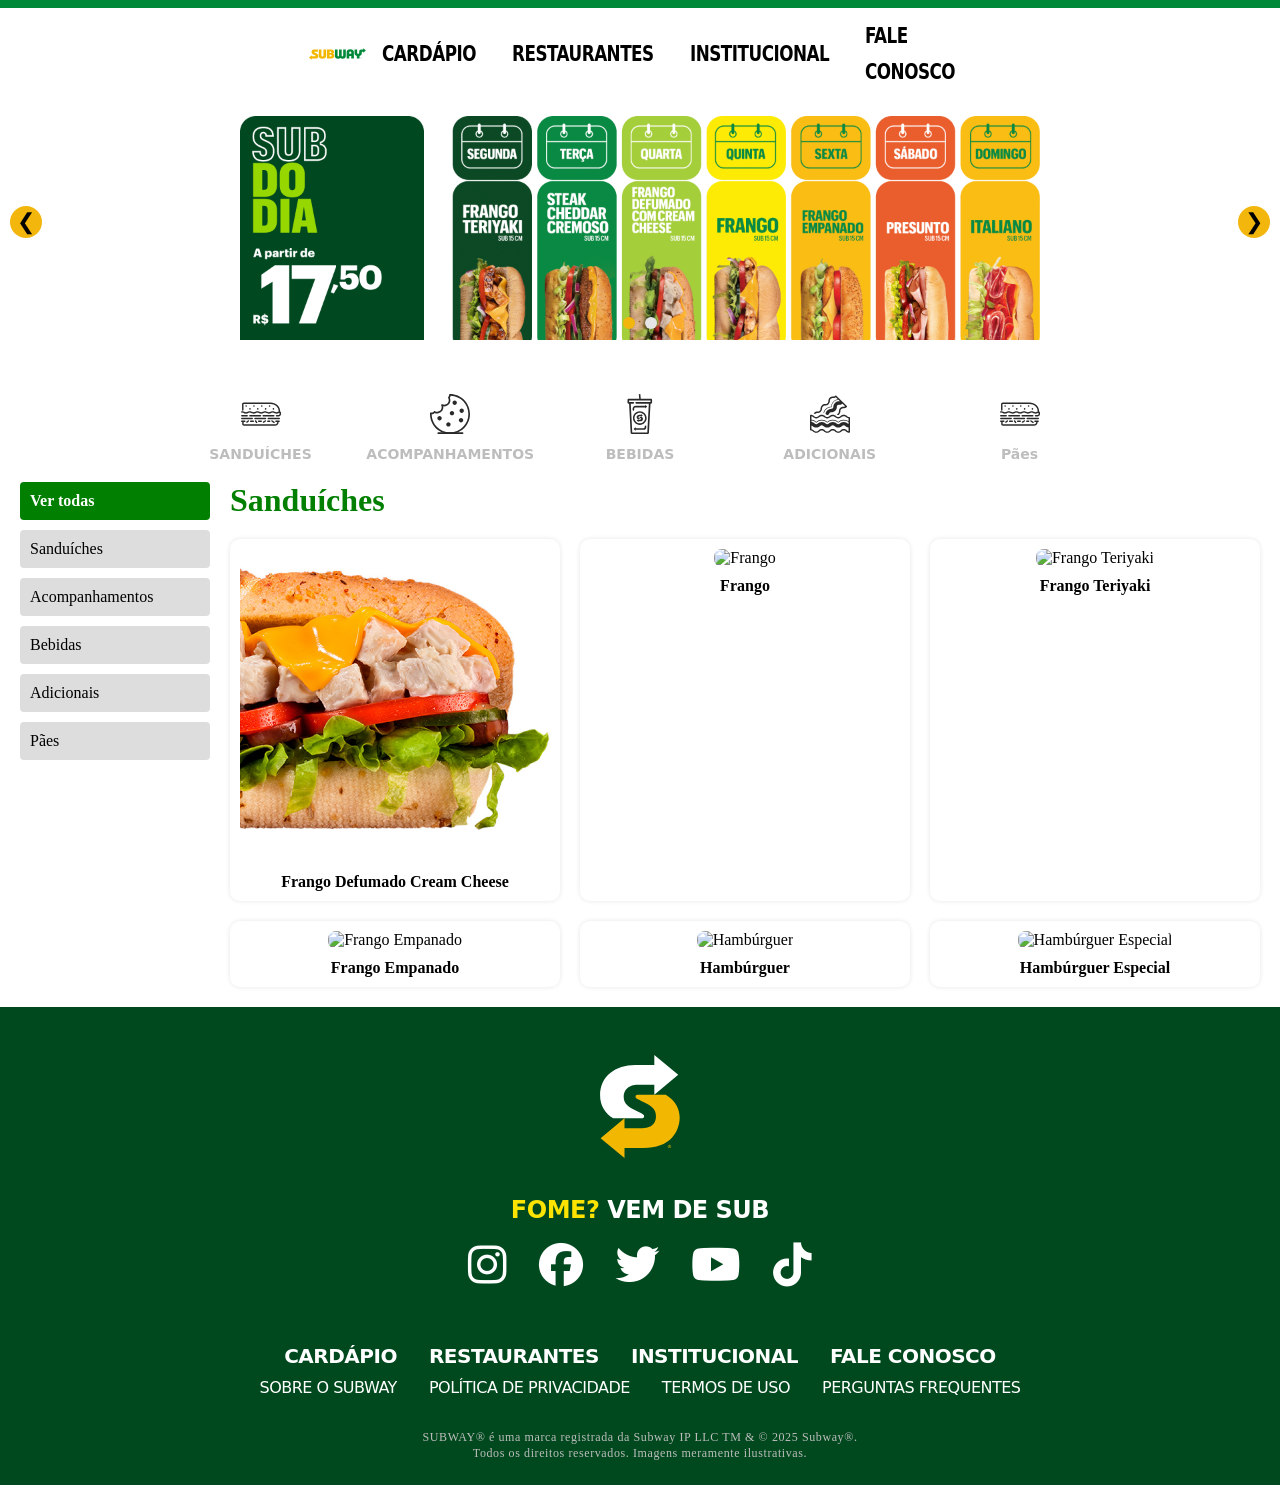
==== commit dc864162: "pag de pltPriv feita" ====
--- a/cardapio.html
+++ b/cardapio.html
@@ -1,594 +1,184 @@
-    <!DOCTYPE html>
-    <html lang="pt-br">
-    <head>
-        <meta charset="UTF-8">
-        <meta name="viewport" content="width=device-width, initial-scale=1.0">
-        <title>Cardápio | Subway® Brasil</title>
-        <link rel="stylesheet" href="style.css">
-        <link rel="shortcut icon" href="imagens/favicon/logo.ico" type="image/x-icon">
-        <link rel="stylesheet" href="https://cdnjs.cloudflare.com/ajax/libs/font-awesome/6.5.0/css/all.min.css">
+<!DOCTYPE html>
+<html lang="pt-br">
+<head>
+    <meta charset="UTF-8">
+    <meta name="viewport" content="width=device-width, initial-scale=1.0">
+    <title>Inicio | Subway® Brasil</title>
+    <link rel="stylesheet" href="style.css">
+    <link rel="shortcut icon" href="imagens/favicon/logo.ico" type="image/x-icon">
+    <link rel="stylesheet" href="https://cdnjs.cloudflare.com/ajax/libs/font-awesome/6.5.0/css/all.min.css">
 
-    </head>
-    <body>
-        <header>
-            <div class="barra-verde"></div>
-            <div class="menu">
-                <a href="index.html" rel="prev"><img src="imagens/logo/logo.svg" alt="Logo do site" class="logo"></a>
-                <nav class="nav"> 
-                    <a href="cardapio.html" class="nav-a nav-aa active"><span>CARDÁPIO</span></a>
-                    <a href="restaurante.html" target="_blank" class="nav-a"><span>RESTAURANTE</span></a>
-                    <a href="institucional.html" class="nav-a"><span>INSTITUCIONAL</span></a>
-                    <a href="faleConosco.html" class="nav-a"><span>FALE CONOSCO</span></a>
-                </nav>
+</head>
+<body>
+    <header>
+        <div class="barra-verde"></div>
+        <div class="menu">
+            <a href="index.html" rel="prev"><img src="imagens/logo/logo.svg" alt="Logo do site" class="logo"></a>
+            <nav class="nav"> 
+              <a href="cardapio.html" class="nav-a active"><span>CARDÁPIO</span></a>
+              <a href="https://subway.harmo.me/" target="_blank" rel="noopener" class="nav-a"><span>RESTAURANTES</span></a>
+              <a href="institucional.html" class="nav-a"><span>INSTITUCIONAL</span></a>
+              <a href="faleConosco.html" class="nav-a"><span>FALE CONOSCO</span></a>
+          </nav>
+        </div>
+        </div>
+    </header>
+    <main>
+        <div class="carrossel2 carrossel4">
+            <img src="imagens/carrossel3/imagem1.png" class="ativa" alt="Imagem 1">
+            <img src="imagens/carrossel3/imagem2.png" alt="Imagem 2">
+
+            <button class="carrossel-botao esquerda" id="btnEsquerda2">&#10094;</button>
+            <button class="carrossel-botao direita" id="btnDireita2">&#10095;</button>
+
+            <div class="bolinhas2">
+                <div class="bolinha2 ativa"></div>
+                <div class="bolinha2"></div>
             </div>
+        </div>
+
+        <div class="menuCardapio">
+            <div class="itemMenu">
+                <img src="imagens/cardápio/paes.svg" alt="">
+                <span>SANDUÍCHES</span>
             </div>
-        </header>
-        <main>
-            <div class="carrossel2 carrossel4">
-                <img src="imagens/carrossel3/imagem1.png" class="ativa" alt="Imagem 1">
-                <img src="imagens/carrossel3/imagem2.png" alt="Imagem 2">
-
-                <button class="carrossel-botao esquerda" id="btnEsquerda2">&#10094;</button>
-                <button class="carrossel-botao direita" id="btnDireita2">&#10095;</button>
-
-                <div class="bolinhas2">
-                    <div class="bolinha2 ativa"></div>
-                    <div class="bolinha2"></div>
-                </div>
+            
+            <div class="itemMenu">
+                <img src="imagens/cardápio/acomp.svg" alt="">
+                <span>ACOMPANHAMENTOS</span>
+            </div>
+            
+            <div class="itemMenu">
+                <img src="imagens/cardápio/bebidas.svg" alt="">
+                <span>BEBIDAS</span>
+            </div>
+            
+            <div class="itemMenu">
+                <img src="imagens/cardápio/adicionais.svg" alt="">
+                <span>ADICIONAIS</span>
+            </div>
+            
+            <div class="itemMenu">
+                <img src="imagens/cardápio/paes.svg" alt="">
+                <span>Pães</span>
             </div>
 
-            <div class="menuCardapio">
-                <div class="itemMenu">
-                    <img src="imagens/cardápio/paes.svg" alt="">
-                    <span>SANDUÍCHES</span>
+        </div>
+
+        <div class="pagina">
+            <nav class="menuLateral">
+              <ol>
+                <li class="active">Ver todas</li>
+                <li>Sanduíches</li>
+                <li>Acompanhamentos</li>
+                <li>Bebidas</li>
+                <li>Adicionais</li>
+                <li>Pães</li>
+              </ol>
+            </nav>
+          
+            <section class="produtosMenu">
+              <h1>Sanduíches</h1>
+              <div class="cards">
+                <div class="card">
+                  <img src="imagens/menu/frangoDefumado.jpg" alt="Frango Defumado">
+                  <p>Frango Defumado Cream Cheese</p>
                 </div>
-                
-                <div class="itemMenu">
-                    <img src="imagens/cardápio/acomp.svg" alt="">
-                    <span>ACOMPANHAMENTOS</span>
+                <div class="card">
+                  <img src="sua-imagem-aqui.jpg" alt="Frango">
+                  <p>Frango</p>
                 </div>
-                
-                <div class="itemMenu">
-                    <img src="imagens/cardápio/bebidas.svg" alt="">
-                    <span>BEBIDAS</span>
+                <div class="card">
+                  <img src="sua-imagem-aqui.jpg" alt="Frango Teriyaki">
+                  <p>Frango Teriyaki</p>
                 </div>
-                
-                <div class="itemMenu">
-                    <img src="imagens/cardápio/adicionais.svg" alt="">
-                    <span>ADICIONAIS</span>
+                <div class="card">
+                  <img src="sua-imagem-aqui.jpg" alt="Frango Empanado">
+                  <p>Frango Empanado</p>
                 </div>
-                
-                <div class="itemMenu">
-                    <img src="imagens/cardápio/paes.svg" alt="">
-                    <span>Pães</span>
+                <div class="card">
+                  <img src="sua-imagem-aqui.jpg" alt="Hambúrguer">
+                  <p>Hambúrguer</p>
                 </div>
-            </div>
+                <div class="card">
+                  <img src="sua-imagem-aqui.jpg" alt="Hambúrguer Especial">
+                  <p>Hambúrguer Especial</p>
+                </div>
+              </div>
+            </section>
+          </div>
+          
+    </main>
+    <footer class="footer">
+        <img src="imagens/footer/logoFooter.svg" alt="" width="80" height="103">
 
-            <div class="pagina">
-                <nav class="menuLateral">
-                <ol>
-                    <li class="active">
-                        VER TODAS
-                        <svg width="24" height="16" viewBox="0 0 24 16" fill="none" xmlns="http://www.w3.org/2000/svg">
-                        <path d="M0 12.0725L14.3904 12.0725V16L24.0017 7.99879L14.3904 0V3.96204H0V12.0725Z" fill="white"></path>
-                        </svg>
-                    </li>
-                    <li>SANDUÍCHES</li>
-                    <li>ACOMPANHAMENTOS</li>
-                    <li>BEBIDAS</li>
-                    <li>ADICINAIS</li>
-                    <li>PÃES</li>
-                </ol>
-                </nav>
+        <p class="texto"><span class="destaque">FOME?</span> VEM DE SUB</p>
+
+        <div class="link">
+            <a href="https://www.instagram.com/subwaybrasil/" title="Instagram" target="_blank" rel="noopener"><i class="fab fa-instagram"></i></a>
             
-                <section class="produtosMenu">
-                    <div class="setas">
-                        <svg xmlns="http://www.w3.org/2000/svg" width="252" height="64" viewBox="0 0 252 64" fill="none" class="injected-svg" data-src="/images/subway-yellow-arrow-left.svg" xmlns:xlink="http://www.w3.org/1999/xlink" role="img">
-                            <path d="M-6.92613e-07 15.8451L-2.11079e-06 48.2892C-2.11079e-06 48.2892 132.211 48.2892 151.49 48.2892L212.713 48.2892L212.713 64L251.16 31.9935L212.713 -1.6806e-06L212.713 15.8457L151.83 15.8457L-6.92613e-07 15.8451Z" fill="#FCE300"></path>
-                            </svg>
-                                    <h1>SANDUÍCHES</h1>
-                                    <svg xmlns="http://www.w3.org/2000/svg" width="253" height="64" viewBox="0 0 253 64" fill="none" class="injected-svg" data-src="/images/subway-yellow-arrow-right.svg" xmlns:xlink="http://www.w3.org/1999/xlink" role="img">
-                        <path d="M253 48.1548L253 15.7106C253 15.7106 119.109 15.7108 99.8307 15.7108L38.6078 15.7108L38.6078 -1.6806e-06L0.160155 32.0065L38.6078 64L38.6078 48.1543L99.4901 48.1543L253 48.1548Z" fill="#FCE300"></path>
-                        </svg>
-                    </div>
+            <a href="https://www.facebook.com/subwaybrasil" title="Facebook" target="_blank" rel="noopener"><i class="fab fa-facebook"></i></a>
+            
+            <a href="https://x.com/subwaybrasil" title="Twitter" target="_blank" rel="noopener"><i class="fab fa-twitter"></i></a>
+            
+            <a href="https://www.youtube.com/subwaybrasiloficial" title="YouTube" target="_blank" rel="noopener"><i class="fab fa-youtube"></i></a>
+            
+            <a href="https://www.tiktok.com/@subway.brasil?lang=pt-BR" title="TikTok" target="_blank" rel="noopener"><i class="fab fa-tiktok"></i></a>
+        </div>
 
-                <div class="cards">
-                    <div class="card">
-                        <img src="imagens/menu/1frangoDefumado.jpg" alt="Frango Defumado">
-                        <div class="lupa">
-                        <svg xmlns="http://www.w3.org/2000/svg" width="64" height="64" viewBox="0 0 64 64" fill="none" class="injected-svg" data-src="/icons/subway-search-icon.svg" xmlns:xlink="http://www.w3.org/1999/xlink" role="img">
-                            <circle cx="32" cy="32" r="32" fill="#F3B60D"></circle>
-                            <path d="M39.5098 35.51H37.9298L37.3698 34.97C39.3298 32.69 40.5098 29.73 40.5098 26.51C40.5098 19.33 34.6898 13.51 27.5098 13.51C20.3298 13.51 14.5098 19.33 14.5098 26.51C14.5098 33.69 20.3298 39.51 27.5098 39.51C30.7298 39.51 33.6898 38.33 35.9698 36.37L36.5098 36.93V38.51L46.5098 48.49L49.4898 45.51L39.5098 35.51ZM27.5098 35.51C22.5298 35.51 18.5098 31.49 18.5098 26.51C18.5098 21.53 22.5298 17.51 27.5098 17.51C32.4898 17.51 36.5098 21.53 36.5098 26.51C36.5098 31.49 32.4898 35.51 27.5098 35.51Z" fill="#231F20"></path>
-                        </svg>
-                        </div>
-                        <p>Frango Defumado Cream Cheese</p>
-                    </div>
-            
-                    <div class="card">
-                        <img src="imagens/menu/1frango.jpg" alt="Frango Defumado">
-                        <div class="lupa">
-                        <svg xmlns="http://www.w3.org/2000/svg" width="64" height="64" viewBox="0 0 64 64" fill="none" class="injected-svg" data-src="/icons/subway-search-icon.svg" xmlns:xlink="http://www.w3.org/1999/xlink" role="img">
-                            <circle cx="32" cy="32" r="32" fill="#F3B60D"></circle>
-                            <path d="M39.5098 35.51H37.9298L37.3698 34.97C39.3298 32.69 40.5098 29.73 40.5098 26.51C40.5098 19.33 34.6898 13.51 27.5098 13.51C20.3298 13.51 14.5098 19.33 14.5098 26.51C14.5098 33.69 20.3298 39.51 27.5098 39.51C30.7298 39.51 33.6898 38.33 35.9698 36.37L36.5098 36.93V38.51L46.5098 48.49L49.4898 45.51L39.5098 35.51ZM27.5098 35.51C22.5298 35.51 18.5098 31.49 18.5098 26.51C18.5098 21.53 22.5298 17.51 27.5098 17.51C32.4898 17.51 36.5098 21.53 36.5098 26.51C36.5098 31.49 32.4898 35.51 27.5098 35.51Z" fill="#231F20"></path>
-                        </svg>
-                        </div>
-                        <p>Frango</p>
-                    </div>
-            
-                    <div class="card">
-                        <img src="imagens/menu/3frangoTeriyaky.jpg" alt="Frango Defumado">
-                        <div class="lupa">
-                        <svg xmlns="http://www.w3.org/2000/svg" width="64" height="64" viewBox="0 0 64 64" fill="none" class="injected-svg" data-src="/icons/subway-search-icon.svg" xmlns:xlink="http://www.w3.org/1999/xlink" role="img">
-                            <circle cx="32" cy="32" r="32" fill="#F3B60D"></circle>
-                            <path d="M39.5098 35.51H37.9298L37.3698 34.97C39.3298 32.69 40.5098 29.73 40.5098 26.51C40.5098 19.33 34.6898 13.51 27.5098 13.51C20.3298 13.51 14.5098 19.33 14.5098 26.51C14.5098 33.69 20.3298 39.51 27.5098 39.51C30.7298 39.51 33.6898 38.33 35.9698 36.37L36.5098 36.93V38.51L46.5098 48.49L49.4898 45.51L39.5098 35.51ZM27.5098 35.51C22.5298 35.51 18.5098 31.49 18.5098 26.51C18.5098 21.53 22.5298 17.51 27.5098 17.51C32.4898 17.51 36.5098 21.53 36.5098 26.51C36.5098 31.49 32.4898 35.51 27.5098 35.51Z" fill="#231F20"></path>
-                        </svg>
-                        </div>
-                        <p>Frango Teriyaki</p>
-                    </div>
-            
-                    <div class="card">
-                        <img src="imagens/menu/4empanadoDeFrango.jpg" alt="Frango Defumado">
-                        <div class="lupa">
-                        <svg xmlns="http://www.w3.org/2000/svg" width="64" height="64" viewBox="0 0 64 64" fill="none" class="injected-svg" data-src="/icons/subway-search-icon.svg" xmlns:xlink="http://www.w3.org/1999/xlink" role="img">
-                            <circle cx="32" cy="32" r="32" fill="#F3B60D"></circle>
-                            <path d="M39.5098 35.51H37.9298L37.3698 34.97C39.3298 32.69 40.5098 29.73 40.5098 26.51C40.5098 19.33 34.6898 13.51 27.5098 13.51C20.3298 13.51 14.5098 19.33 14.5098 26.51C14.5098 33.69 20.3298 39.51 27.5098 39.51C30.7298 39.51 33.6898 38.33 35.9698 36.37L36.5098 36.93V38.51L46.5098 48.49L49.4898 45.51L39.5098 35.51ZM27.5098 35.51C22.5298 35.51 18.5098 31.49 18.5098 26.51C18.5098 21.53 22.5298 17.51 27.5098 17.51C32.4898 17.51 36.5098 21.53 36.5098 26.51C36.5098 31.49 32.4898 35.51 27.5098 35.51Z" fill="#231F20"></path>
-                        </svg>
-                        </div>
-                        <p>Empanado De Frango</p>
-                    </div>
-            
-                    <div class="card">
-                        <img src="imagens/menu/5steackChurrasco.jpg" alt="Frango Defumado">
-                        <div class="lupa">
-                        <svg xmlns="http://www.w3.org/2000/svg" width="64" height="64" viewBox="0 0 64 64" fill="none" class="injected-svg" data-src="/icons/subway-search-icon.svg" xmlns:xlink="http://www.w3.org/1999/xlink" role="img">
-                            <circle cx="32" cy="32" r="32" fill="#F3B60D"></circle>
-                            <path d="M39.5098 35.51H37.9298L37.3698 34.97C39.3298 32.69 40.5098 29.73 40.5098 26.51C40.5098 19.33 34.6898 13.51 27.5098 13.51C20.3298 13.51 14.5098 19.33 14.5098 26.51C14.5098 33.69 20.3298 39.51 27.5098 39.51C30.7298 39.51 33.6898 38.33 35.9698 36.37L36.5098 36.93V38.51L46.5098 48.49L49.4898 45.51L39.5098 35.51ZM27.5098 35.51C22.5298 35.51 18.5098 31.49 18.5098 26.51C18.5098 21.53 22.5298 17.51 27.5098 17.51C32.4898 17.51 36.5098 21.53 36.5098 26.51C36.5098 31.49 32.4898 35.51 27.5098 35.51Z" fill="#231F20"></path>
-                        </svg>
-                        </div>
-                        <p>Steack Churrasco</p>
-                    </div>
-            
-                    <div class="card">
-                        <img src="imagens/menu/6steackCheddarCremoso.jpg" alt="Frango Defumado">
-                        <div class="lupa">
-                        <svg xmlns="http://www.w3.org/2000/svg" width="64" height="64" viewBox="0 0 64 64" fill="none" class="injected-svg" data-src="/icons/subway-search-icon.svg" xmlns:xlink="http://www.w3.org/1999/xlink" role="img">
-                            <circle cx="32" cy="32" r="32" fill="#F3B60D"></circle>
-                            <path d="M39.5098 35.51H37.9298L37.3698 34.97C39.3298 32.69 40.5098 29.73 40.5098 26.51C40.5098 19.33 34.6898 13.51 27.5098 13.51C20.3298 13.51 14.5098 19.33 14.5098 26.51C14.5098 33.69 20.3298 39.51 27.5098 39.51C30.7298 39.51 33.6898 38.33 35.9698 36.37L36.5098 36.93V38.51L46.5098 48.49L49.4898 45.51L39.5098 35.51ZM27.5098 35.51C22.5298 35.51 18.5098 31.49 18.5098 26.51C18.5098 21.53 22.5298 17.51 27.5098 17.51C32.4898 17.51 36.5098 21.53 36.5098 26.51C36.5098 31.49 32.4898 35.51 27.5098 35.51Z" fill="#231F20"></path>
-                        </svg>
-                        </div>
-                        <p>Steack Cheddar Cremoso</p>
-                    </div>
-            
-                    <div class="card">
-                        <img src="imagens/menu/7carneSecaComCreamCheese.jpg" alt="Frango Defumado">
-                        <div class="lupa">
-                        <svg xmlns="http://www.w3.org/2000/svg" width="64" height="64" viewBox="0 0 64 64" fill="none" class="injected-svg" data-src="/icons/subway-search-icon.svg" xmlns:xlink="http://www.w3.org/1999/xlink" role="img">
-                            <circle cx="32" cy="32" r="32" fill="#F3B60D"></circle>
-                            <path d="M39.5098 35.51H37.9298L37.3698 34.97C39.3298 32.69 40.5098 29.73 40.5098 26.51C40.5098 19.33 34.6898 13.51 27.5098 13.51C20.3298 13.51 14.5098 19.33 14.5098 26.51C14.5098 33.69 20.3298 39.51 27.5098 39.51C30.7298 39.51 33.6898 38.33 35.9698 36.37L36.5098 36.93V38.51L46.5098 48.49L49.4898 45.51L39.5098 35.51ZM27.5098 35.51C22.5298 35.51 18.5098 31.49 18.5098 26.51C18.5098 21.53 22.5298 17.51 27.5098 17.51C32.4898 17.51 36.5098 21.53 36.5098 26.51C36.5098 31.49 32.4898 35.51 27.5098 35.51Z" fill="#231F20"></path>
-                        </svg>
-                        </div>
-                        <p>Carne Seca Com Cream Cheese</p>
-                    </div>
-            
-                    <div class="card">
-                        <img src="imagens/menu/8carneSupreme.jpg" alt="Frango Defumado">
-                        <div class="lupa">
-                        <svg xmlns="http://www.w3.org/2000/svg" width="64" height="64" viewBox="0 0 64 64" fill="none" class="injected-svg" data-src="/icons/subway-search-icon.svg" xmlns:xlink="http://www.w3.org/1999/xlink" role="img">
-                            <circle cx="32" cy="32" r="32" fill="#F3B60D"></circle>
-                            <path d="M39.5098 35.51H37.9298L37.3698 34.97C39.3298 32.69 40.5098 29.73 40.5098 26.51C40.5098 19.33 34.6898 13.51 27.5098 13.51C20.3298 13.51 14.5098 19.33 14.5098 26.51C14.5098 33.69 20.3298 39.51 27.5098 39.51C30.7298 39.51 33.6898 38.33 35.9698 36.37L36.5098 36.93V38.51L46.5098 48.49L49.4898 45.51L39.5098 35.51ZM27.5098 35.51C22.5298 35.51 18.5098 31.49 18.5098 26.51C18.5098 21.53 22.5298 17.51 27.5098 17.51C32.4898 17.51 36.5098 21.53 36.5098 26.51C36.5098 31.49 32.4898 35.51 27.5098 35.51Z" fill="#231F20"></path>
-                        </svg>
-                        </div>
-                        <p>Carne Supreme</p>
-                    </div>
-            
-                    <div class="card">
-                        <img src="imagens/menu/9bmtItaliano.jpg" alt="Frango Defumado">
-                        <div class="lupa">
-                        <svg xmlns="http://www.w3.org/2000/svg" width="64" height="64" viewBox="0 0 64 64" fill="none" class="injected-svg" data-src="/icons/subway-search-icon.svg" xmlns:xlink="http://www.w3.org/1999/xlink" role="img">
-                            <circle cx="32" cy="32" r="32" fill="#F3B60D"></circle>
-                            <path d="M39.5098 35.51H37.9298L37.3698 34.97C39.3298 32.69 40.5098 29.73 40.5098 26.51C40.5098 19.33 34.6898 13.51 27.5098 13.51C20.3298 13.51 14.5098 19.33 14.5098 26.51C14.5098 33.69 20.3298 39.51 27.5098 39.51C30.7298 39.51 33.6898 38.33 35.9698 36.37L36.5098 36.93V38.51L46.5098 48.49L49.4898 45.51L39.5098 35.51ZM27.5098 35.51C22.5298 35.51 18.5098 31.49 18.5098 26.51C18.5098 21.53 22.5298 17.51 27.5098 17.51C32.4898 17.51 36.5098 21.53 36.5098 26.51C36.5098 31.49 32.4898 35.51 27.5098 35.51Z" fill="#231F20"></path>
-                        </svg>
-                        </div>
-                        <p>Bmt Italiano</p>
-                    </div>
-            
-                    <div class="card">
-                        <img src="imagens/menu/10presunto.jpg" alt="Frango Defumado">
-                        <div class="lupa">
-                        <svg xmlns="http://www.w3.org/2000/svg" width="64" height="64" viewBox="0 0 64 64" fill="none" class="injected-svg" data-src="/icons/subway-search-icon.svg" xmlns:xlink="http://www.w3.org/1999/xlink" role="img">
-                            <circle cx="32" cy="32" r="32" fill="#F3B60D"></circle>
-                            <path d="M39.5098 35.51H37.9298L37.3698 34.97C39.3298 32.69 40.5098 29.73 40.5098 26.51C40.5098 19.33 34.6898 13.51 27.5098 13.51C20.3298 13.51 14.5098 19.33 14.5098 26.51C14.5098 33.69 20.3298 39.51 27.5098 39.51C30.7298 39.51 33.6898 38.33 35.9698 36.37L36.5098 36.93V38.51L46.5098 48.49L49.4898 45.51L39.5098 35.51ZM27.5098 35.51C22.5298 35.51 18.5098 31.49 18.5098 26.51C18.5098 21.53 22.5298 17.51 27.5098 17.51C32.4898 17.51 36.5098 21.53 36.5098 26.51C36.5098 31.49 32.4898 35.51 27.5098 35.51Z" fill="#231F20"></path>
-                        </svg>
-                        </div>
-                        <p>Presunto</p>
-                    </div>
+        <div class="opcoes">
+            <a href="cardapio.html">CARDÁPIO</a>
+            <a href="https://subway.harmo.me/" target="_blank" rel="noopener">RESTAURANTES</a>
+            <a href="institucional.html">INSTITUCIONAL</a>
+            <a href="faleConosco.html">FALE CONOSCO</a>
+        </div>
 
-                    <div class="card">
-                        <img src="imagens/menu/11vegetariano.jpg" alt="Frango Defumado">
-                        <div class="lupa">
-                        <svg xmlns="http://www.w3.org/2000/svg" width="64" height="64" viewBox="0 0 64 64" fill="none" class="injected-svg" data-src="/icons/subway-search-icon.svg" xmlns:xlink="http://www.w3.org/1999/xlink" role="img">
-                            <circle cx="32" cy="32" r="32" fill="#F3B60D"></circle>
-                            <path d="M39.5098 35.51H37.9298L37.3698 34.97C39.3298 32.69 40.5098 29.73 40.5098 26.51C40.5098 19.33 34.6898 13.51 27.5098 13.51C20.3298 13.51 14.5098 19.33 14.5098 26.51C14.5098 33.69 20.3298 39.51 27.5098 39.51C30.7298 39.51 33.6898 38.33 35.9698 36.37L36.5098 36.93V38.51L46.5098 48.49L49.4898 45.51L39.5098 35.51ZM27.5098 35.51C22.5298 35.51 18.5098 31.49 18.5098 26.51C18.5098 21.53 22.5298 17.51 27.5098 17.51C32.4898 17.51 36.5098 21.53 36.5098 26.51C36.5098 31.49 32.4898 35.51 27.5098 35.51Z" fill="#231F20"></path>
-                        </svg>
-                        </div>
-                        <p>Vegetariano</p>
-                    </div>
+        <div class="opcoes2">
+            <a href="institucional.html">SOBRE O SUBWAY</a>
+            <a href="pltPriv.html">POLÍTICA DE PRIVACIDADE</a>
+            <a href="termUse.html">TERMOS DE USO</a>
+            <a href="#perguntas-frequentes">PERGUNTAS FREQUENTES</a>
+        </div>
 
-                    <div class="card">
-                        <img src="imagens/menu/12subVeg.jpg" alt="Frango Defumado">
-                        <div class="lupa">
-                        <svg xmlns="http://www.w3.org/2000/svg" width="64" height="64" viewBox="0 0 64 64" fill="none" class="injected-svg" data-src="/icons/subway-search-icon.svg" xmlns:xlink="http://www.w3.org/1999/xlink" role="img">
-                            <circle cx="32" cy="32" r="32" fill="#F3B60D"></circle>
-                            <path d="M39.5098 35.51H37.9298L37.3698 34.97C39.3298 32.69 40.5098 29.73 40.5098 26.51C40.5098 19.33 34.6898 13.51 27.5098 13.51C20.3298 13.51 14.5098 19.33 14.5098 26.51C14.5098 33.69 20.3298 39.51 27.5098 39.51C30.7298 39.51 33.6898 38.33 35.9698 36.37L36.5098 36.93V38.51L46.5098 48.49L49.4898 45.51L39.5098 35.51ZM27.5098 35.51C22.5298 35.51 18.5098 31.49 18.5098 26.51C18.5098 21.53 22.5298 17.51 27.5098 17.51C32.4898 17.51 36.5098 21.53 36.5098 26.51C36.5098 31.49 32.4898 35.51 27.5098 35.51Z" fill="#231F20"></path>
-                        </svg>
-                        </div>
-                        <p>Sub Veg</p>
-                    </div>
-                </div>
+        <p class="final">SUBWAY® é uma marca registrada da Subway IP LLC TM & © 2025 Subway®. <br>Todos os direitos reservados. Imagens meramente ilustrativas.</p>
+    </footer>
+</body>
+<script>
+    const imagens2 = document.querySelectorAll('.carrossel2 img');
+    const bolinhas2 = document.querySelectorAll('.bolinha2');
+    const btnEsquerda2 = document.getElementById('btnEsquerda2');
+    const btnDireita2 = document.getElementById('btnDireita2');
+    let index2 = 0;
 
-                    <div class="setas">
-                        <svg xmlns="http://www.w3.org/2000/svg" width="252" height="64" viewBox="0 0 252 64" fill="none" class="injected-svg" data-src="/images/subway-yellow-arrow-left.svg" xmlns:xlink="http://www.w3.org/1999/xlink" role="img">
-                            <path d="M-6.92613e-07 15.8451L-2.11079e-06 48.2892C-2.11079e-06 48.2892 132.211 48.2892 151.49 48.2892L212.713 48.2892L212.713 64L251.16 31.9935L212.713 -1.6806e-06L212.713 15.8457L151.83 15.8457L-6.92613e-07 15.8451Z" fill="#FCE300"></path>
-                            </svg>
-                                    <h1>ACOMPANHAMENTOS</h1>
-                                    <svg xmlns="http://www.w3.org/2000/svg" width="253" height="64" viewBox="0 0 253 64" fill="none" class="injected-svg" data-src="/images/subway-yellow-arrow-right.svg" xmlns:xlink="http://www.w3.org/1999/xlink" role="img">
-                        <path d="M253 48.1548L253 15.7106C253 15.7106 119.109 15.7108 99.8307 15.7108L38.6078 15.7108L38.6078 -1.6806e-06L0.160155 32.0065L38.6078 64L38.6078 48.1543L99.4901 48.1543L253 48.1548Z" fill="#FCE300"></path>
-                        </svg>
-                    </div>
+    function mostrarImagem2(n) {
+      imagens2.forEach((img, i) => {
+        img.classList.remove('ativa');
+        bolinhas2[i].classList.remove('ativa');
+      });
+      imagens2[n].classList.add('ativa');
+      bolinhas2[n].classList.add('ativa');
+    }
 
-                    <div class="cards">
-                        <div class="card">
-                            <img src="imagens/menu/a/1cookieMacadâmia.png" alt="Frango Defumado">
-                            <div class="lupa">
-                            <svg xmlns="http://www.w3.org/2000/svg" width="64" height="64" viewBox="0 0 64 64" fill="none" class="injected-svg" data-src="/icons/subway-search-icon.svg" xmlns:xlink="http://www.w3.org/1999/xlink" role="img">
-                                <circle cx="32" cy="32" r="32" fill="#F3B60D"></circle>
-                                <path d="M39.5098 35.51H37.9298L37.3698 34.97C39.3298 32.69 40.5098 29.73 40.5098 26.51C40.5098 19.33 34.6898 13.51 27.5098 13.51C20.3298 13.51 14.5098 19.33 14.5098 26.51C14.5098 33.69 20.3298 39.51 27.5098 39.51C30.7298 39.51 33.6898 38.33 35.9698 36.37L36.5098 36.93V38.51L46.5098 48.49L49.4898 45.51L39.5098 35.51ZM27.5098 35.51C22.5298 35.51 18.5098 31.49 18.5098 26.51C18.5098 21.53 22.5298 17.51 27.5098 17.51C32.4898 17.51 36.5098 21.53 36.5098 26.51C36.5098 31.49 32.4898 35.51 27.5098 35.51Z" fill="#231F20"></path>
-                            </svg>
-                            </div>
-                            <p>Cookie Macadâmia</p>
-                        </div>
+    function proxima2() {
+      index2 = (index2 + 1) % imagens2.length;
+      mostrarImagem2(index2);
+    }
 
-                        <div class="card">
-                            <img src="imagens/menu/a/2cookiaTradicionalGotasDeChocolate.png" alt="Frango Defumado">
-                            <div class="lupa">
-                            <svg xmlns="http://www.w3.org/2000/svg" width="64" height="64" viewBox="0 0 64 64" fill="none" class="injected-svg" data-src="/icons/subway-search-icon.svg" xmlns:xlink="http://www.w3.org/1999/xlink" role="img">
-                                <circle cx="32" cy="32" r="32" fill="#F3B60D"></circle>
-                                <path d="M39.5098 35.51H37.9298L37.3698 34.97C39.3298 32.69 40.5098 29.73 40.5098 26.51C40.5098 19.33 34.6898 13.51 27.5098 13.51C20.3298 13.51 14.5098 19.33 14.5098 26.51C14.5098 33.69 20.3298 39.51 27.5098 39.51C30.7298 39.51 33.6898 38.33 35.9698 36.37L36.5098 36.93V38.51L46.5098 48.49L49.4898 45.51L39.5098 35.51ZM27.5098 35.51C22.5298 35.51 18.5098 31.49 18.5098 26.51C18.5098 21.53 22.5298 17.51 27.5098 17.51C32.4898 17.51 36.5098 21.53 36.5098 26.51C36.5098 31.49 32.4898 35.51 27.5098 35.51Z" fill="#231F20"></path>
-                                </svg>
-                                </div>
-                                <p>Cookie Tradicional Gotas De Chocolate</p>
-                        </div>
+    function anterior2() {
+      index2 = (index2 - 1 + imagens2.length) % imagens2.length;
+      mostrarImagem2(index2);
+    }
 
-                        <div class="card">
-                            <img src="imagens/menu/a/3cookieChocolate.png" alt="Frango Defumado">
-                            <div class="lupa">
-                            <svg xmlns="http://www.w3.org/2000/svg" width="64" height="64" viewBox="0 0 64 64" fill="none" class="injected-svg" data-src="/icons/subway-search-icon.svg" xmlns:xlink="http://www.w3.org/1999/xlink" role="img">
-                                <circle cx="32" cy="32" r="32" fill="#F3B60D"></circle>
-                                <path d="M39.5098 35.51H37.9298L37.3698 34.97C39.3298 32.69 40.5098 29.73 40.5098 26.51C40.5098 19.33 34.6898 13.51 27.5098 13.51C20.3298 13.51 14.5098 19.33 14.5098 26.51C14.5098 33.69 20.3298 39.51 27.5098 39.51C30.7298 39.51 33.6898 38.33 35.9698 36.37L36.5098 36.93V38.51L46.5098 48.49L49.4898 45.51L39.5098 35.51ZM27.5098 35.51C22.5298 35.51 18.5098 31.49 18.5098 26.51C18.5098 21.53 22.5298 17.51 27.5098 17.51C32.4898 17.51 36.5098 21.53 36.5098 26.51C36.5098 31.49 32.4898 35.51 27.5098 35.51Z" fill="#231F20"></path>
-                                </svg>
-                                </div>
-                            <p>Cookie Chocolate</p>
-                        </div>
+    btnDireita2.addEventListener('click', proxima2);
+    btnEsquerda2.addEventListener('click', anterior2);
 
-                        <div class="card">
-                            <img src="imagens/menu/a/4batataRústicaComErvasFinas.png" alt="Frango Defumado">
-                            <div class="lupa">
-                                <svg xmlns="http://www.w3.org/2000/svg" width="64" height="64" viewBox="0 0 64 64" fill="none" class="injected-svg" data-src="/icons/subway-search-icon.svg" xmlns:xlink="http://www.w3.org/1999/xlink" role="img">
-                                    <circle cx="32" cy="32" r="32" fill="#F3B60D"></circle>
-                                    <path d="M39.5098 35.51H37.9298L37.3698 34.97C39.3298 32.69 40.5098 29.73 40.5098 26.51C40.5098 19.33 34.6898 13.51 27.5098 13.51C20.3298 13.51 14.5098 19.33 14.5098 26.51C14.5098 33.69 20.3298 39.51 27.5098 39.51C30.7298 39.51 33.6898 38.33 35.9698 36.37L36.5098 36.93V38.51L46.5098 48.49L49.4898 45.51L39.5098 35.51ZM27.5098 35.51C22.5298 35.51 18.5098 31.49 18.5098 26.51C18.5098 21.53 22.5298 17.51 27.5098 17.51C32.4898 17.51 36.5098 21.53 36.5098 26.51C36.5098 31.49 32.4898 35.51 27.5098 35.51Z" fill="#231F20"></path>
-                                </svg>
-                            </div>
-                                <p>Batata Rústica Com Ervas Finas</p>
-                        </div>
+    bolinhas2.forEach((bolinha, i) => {
+      bolinha.addEventListener('click', () => {
+        index2 = i;
+        mostrarImagem2(index2);
+      });
+    });
 
-                        <div class="card">
-                            <img src="imagens/menu/a/5chips(DoritosERuffles).png" alt="Frango Defumado">
-                            <div class="lupa">
-                                <svg xmlns="http://www.w3.org/2000/svg" width="64" height="64" viewBox="0 0 64 64" fill="none" class="injected-svg" data-src="/icons/subway-search-icon.svg" xmlns:xlink="http://www.w3.org/1999/xlink" role="img">
-                                    <circle cx="32" cy="32" r="32" fill="#F3B60D"></circle>
-                                    <path d="M39.5098 35.51H37.9298L37.3698 34.97C39.3298 32.69 40.5098 29.73 40.5098 26.51C40.5098 19.33 34.6898 13.51 27.5098 13.51C20.3298 13.51 14.5098 19.33 14.5098 26.51C14.5098 33.69 20.3298 39.51 27.5098 39.51C30.7298 39.51 33.6898 38.33 35.9698 36.37L36.5098 36.93V38.51L46.5098 48.49L49.4898 45.51L39.5098 35.51ZM27.5098 35.51C22.5298 35.51 18.5098 31.49 18.5098 26.51C18.5098 21.53 22.5298 17.51 27.5098 17.51C32.4898 17.51 36.5098 21.53 36.5098 26.51C36.5098 31.49 32.4898 35.51 27.5098 35.51Z" fill="#231F20"></path>
-                                </svg>
-                            </div>
-                            <p>Chips (Doritos E Ruffles)</p>
-                        </div>
-                    </div>
-
-                    <div class="setas">
-                        <svg xmlns="http://www.w3.org/2000/svg" width="252" height="64" viewBox="0 0 252 64" fill="none" class="injected-svg" data-src="/images/subway-yellow-arrow-left.svg" xmlns:xlink="http://www.w3.org/1999/xlink" role="img">
-                            <path d="M-6.92613e-07 15.8451L-2.11079e-06 48.2892C-2.11079e-06 48.2892 132.211 48.2892 151.49 48.2892L212.713 48.2892L212.713 64L251.16 31.9935L212.713 -1.6806e-06L212.713 15.8457L151.83 15.8457L-6.92613e-07 15.8451Z" fill="#FCE300"></path>
-                            </svg>
-                                    <h1>BEBIDAS</h1>
-                                    <svg xmlns="http://www.w3.org/2000/svg" width="253" height="64" viewBox="0 0 253 64" fill="none" class="injected-svg" data-src="/images/subway-yellow-arrow-right.svg" xmlns:xlink="http://www.w3.org/1999/xlink" role="img">
-                        <path d="M253 48.1548L253 15.7106C253 15.7106 119.109 15.7108 99.8307 15.7108L38.6078 15.7108L38.6078 -1.6806e-06L0.160155 32.0065L38.6078 64L38.6078 48.1543L99.4901 48.1543L253 48.1548Z" fill="#FCE300"></path>
-                        </svg>
-                    </div>
-
-                    <div class="cards">
-                        <div class="card">
-                            <img src="imagens/menu/B/1água.png" alt="Frango Defumado">
-                            <div class="lupa">
-                            <svg xmlns="http://www.w3.org/2000/svg" width="64" height="64" viewBox="0 0 64 64" fill="none" class="injected-svg" data-src="/icons/subway-search-icon.svg" xmlns:xlink="http://www.w3.org/1999/xlink" role="img">
-                                <circle cx="32" cy="32" r="32" fill="#F3B60D"></circle>
-                                <path d="M39.5098 35.51H37.9298L37.3698 34.97C39.3298 32.69 40.5098 29.73 40.5098 26.51C40.5098 19.33 34.6898 13.51 27.5098 13.51C20.3298 13.51 14.5098 19.33 14.5098 26.51C14.5098 33.69 20.3298 39.51 27.5098 39.51C30.7298 39.51 33.6898 38.33 35.9698 36.37L36.5098 36.93V38.51L46.5098 48.49L49.4898 45.51L39.5098 35.51ZM27.5098 35.51C22.5298 35.51 18.5098 31.49 18.5098 26.51C18.5098 21.53 22.5298 17.51 27.5098 17.51C32.4898 17.51 36.5098 21.53 36.5098 26.51C36.5098 31.49 32.4898 35.51 27.5098 35.51Z" fill="#231F20"></path>
-                            </svg>
-                            </div>
-                            <p>água</p>
-                        </div>
-
-                        <div class="card">
-                            <img src="imagens/menu/B/2refrigerante.png" alt="Frango Defumado">
-                            <div class="lupa">
-                            <svg xmlns="http://www.w3.org/2000/svg" width="64" height="64" viewBox="0 0 64 64" fill="none" class="injected-svg" data-src="/icons/subway-search-icon.svg" xmlns:xlink="http://www.w3.org/1999/xlink" role="img">
-                                <circle cx="32" cy="32" r="32" fill="#F3B60D"></circle>
-                                <path d="M39.5098 35.51H37.9298L37.3698 34.97C39.3298 32.69 40.5098 29.73 40.5098 26.51C40.5098 19.33 34.6898 13.51 27.5098 13.51C20.3298 13.51 14.5098 19.33 14.5098 26.51C14.5098 33.69 20.3298 39.51 27.5098 39.51C30.7298 39.51 33.6898 38.33 35.9698 36.37L36.5098 36.93V38.51L46.5098 48.49L49.4898 45.51L39.5098 35.51ZM27.5098 35.51C22.5298 35.51 18.5098 31.49 18.5098 26.51C18.5098 21.53 22.5298 17.51 27.5098 17.51C32.4898 17.51 36.5098 21.53 36.5098 26.51C36.5098 31.49 32.4898 35.51 27.5098 35.51Z" fill="#231F20"></path>
-                            </svg>
-                            </div>
-                            <p>Refrigerante</p>
-                        </div>
-
-                        <div class="card">
-                            <img src="imagens/menu/B/3energético.png" alt="Frango Defumado">
-                            <div class="lupa">
-                            <svg xmlns="http://www.w3.org/2000/svg" width="64" height="64" viewBox="0 0 64 64" fill="none" class="injected-svg" data-src="/icons/subway-search-icon.svg" xmlns:xlink="http://www.w3.org/1999/xlink" role="img">
-                                <circle cx="32" cy="32" r="32" fill="#F3B60D"></circle>
-                                <path d="M39.5098 35.51H37.9298L37.3698 34.97C39.3298 32.69 40.5098 29.73 40.5098 26.51C40.5098 19.33 34.6898 13.51 27.5098 13.51C20.3298 13.51 14.5098 19.33 14.5098 26.51C14.5098 33.69 20.3298 39.51 27.5098 39.51C30.7298 39.51 33.6898 38.33 35.9698 36.37L36.5098 36.93V38.51L46.5098 48.49L49.4898 45.51L39.5098 35.51ZM27.5098 35.51C22.5298 35.51 18.5098 31.49 18.5098 26.51C18.5098 21.53 22.5298 17.51 27.5098 17.51C32.4898 17.51 36.5098 21.53 36.5098 26.51C36.5098 31.49 32.4898 35.51 27.5098 35.51Z" fill="#231F20"></path>
-                            </svg>
-                            </div>
-                            <p>Energético</p>
-                        </div>
-
-                        <div class="card">
-                            <img src="imagens/menu/B/4chá.png" alt="Frango Defumado">
-                            <div class="lupa">
-                            <svg xmlns="http://www.w3.org/2000/svg" width="64" height="64" viewBox="0 0 64 64" fill="none" class="injected-svg" data-src="/icons/subway-search-icon.svg" xmlns:xlink="http://www.w3.org/1999/xlink" role="img">
-                                <circle cx="32" cy="32" r="32" fill="#F3B60D"></circle>
-                                <path d="M39.5098 35.51H37.9298L37.3698 34.97C39.3298 32.69 40.5098 29.73 40.5098 26.51C40.5098 19.33 34.6898 13.51 27.5098 13.51C20.3298 13.51 14.5098 19.33 14.5098 26.51C14.5098 33.69 20.3298 39.51 27.5098 39.51C30.7298 39.51 33.6898 38.33 35.9698 36.37L36.5098 36.93V38.51L46.5098 48.49L49.4898 45.51L39.5098 35.51ZM27.5098 35.51C22.5298 35.51 18.5098 31.49 18.5098 26.51C18.5098 21.53 22.5298 17.51 27.5098 17.51C32.4898 17.51 36.5098 21.53 36.5098 26.51C36.5098 31.49 32.4898 35.51 27.5098 35.51Z" fill="#231F20"></path>
-                            </svg>
-                            </div>
-                            <p>Chá</p>
-                        </div>
-
-                        <div class="card">
-                            <img src="imagens/menu/B/5suco.png" alt="Frango Defumado">
-                            <div class="lupa">
-                            <svg xmlns="http://www.w3.org/2000/svg" width="64" height="64" viewBox="0 0 64 64" fill="none" class="injected-svg" data-src="/icons/subway-search-icon.svg" xmlns:xlink="http://www.w3.org/1999/xlink" role="img">
-                                <circle cx="32" cy="32" r="32" fill="#F3B60D"></circle>
-                                <path d="M39.5098 35.51H37.9298L37.3698 34.97C39.3298 32.69 40.5098 29.73 40.5098 26.51C40.5098 19.33 34.6898 13.51 27.5098 13.51C20.3298 13.51 14.5098 19.33 14.5098 26.51C14.5098 33.69 20.3298 39.51 27.5098 39.51C30.7298 39.51 33.6898 38.33 35.9698 36.37L36.5098 36.93V38.51L46.5098 48.49L49.4898 45.51L39.5098 35.51ZM27.5098 35.51C22.5298 35.51 18.5098 31.49 18.5098 26.51C18.5098 21.53 22.5298 17.51 27.5098 17.51C32.4898 17.51 36.5098 21.53 36.5098 26.51C36.5098 31.49 32.4898 35.51 27.5098 35.51Z" fill="#231F20"></path>
-                            </svg>
-                            </div>
-                            <p>Suco</p>
-                        </div>
-                    </div>
-
-                    <div class="setas">
-                        <svg xmlns="http://www.w3.org/2000/svg" width="252" height="64" viewBox="0 0 252 64" fill="none" class="injected-svg" data-src="/images/subway-yellow-arrow-left.svg" xmlns:xlink="http://www.w3.org/1999/xlink" role="img">
-                            <path d="M-6.92613e-07 15.8451L-2.11079e-06 48.2892C-2.11079e-06 48.2892 132.211 48.2892 151.49 48.2892L212.713 48.2892L212.713 64L251.16 31.9935L212.713 -1.6806e-06L212.713 15.8457L151.83 15.8457L-6.92613e-07 15.8451Z" fill="#FCE300"></path>
-                            </svg>
-                                    <h1>Adicionais</h1>
-                                    <svg xmlns="http://www.w3.org/2000/svg" width="253" height="64" viewBox="0 0 253 64" fill="none" class="injected-svg" data-src="/images/subway-yellow-arrow-right.svg" xmlns:xlink="http://www.w3.org/1999/xlink" role="img">
-                        <path d="M253 48.1548L253 15.7106C253 15.7106 119.109 15.7108 99.8307 15.7108L38.6078 15.7108L38.6078 -1.6806e-06L0.160155 32.0065L38.6078 64L38.6078 48.1543L99.4901 48.1543L253 48.1548Z" fill="#FCE300"></path>
-                        </svg>
-                    </div>
-
-                    <div class="cards">
-                        <div class="card">
-                            <img src="imagens/menu/c/1cheddarCremoso.png" alt="Frango Defumado">
-                            <div class="lupa">
-                            <svg xmlns="http://www.w3.org/2000/svg" width="64" height="64" viewBox="0 0 64 64" fill="none" class="injected-svg" data-src="/icons/subway-search-icon.svg" xmlns:xlink="http://www.w3.org/1999/xlink" role="img">
-                                <circle cx="32" cy="32" r="32" fill="#F3B60D"></circle>
-                                <path d="M39.5098 35.51H37.9298L37.3698 34.97C39.3298 32.69 40.5098 29.73 40.5098 26.51C40.5098 19.33 34.6898 13.51 27.5098 13.51C20.3298 13.51 14.5098 19.33 14.5098 26.51C14.5098 33.69 20.3298 39.51 27.5098 39.51C30.7298 39.51 33.6898 38.33 35.9698 36.37L36.5098 36.93V38.51L46.5098 48.49L49.4898 45.51L39.5098 35.51ZM27.5098 35.51C22.5298 35.51 18.5098 31.49 18.5098 26.51C18.5098 21.53 22.5298 17.51 27.5098 17.51C32.4898 17.51 36.5098 21.53 36.5098 26.51C36.5098 31.49 32.4898 35.51 27.5098 35.51Z" fill="#231F20"></path>
-                            </svg>
-                            </div>
-                            <p>Cheddar Cremoso</p>
-                        </div>
-
-                        <div class="card">
-                            <img src="imagens/menu/c/2creamCheese.png" alt="Frango Defumado">
-                            <div class="lupa">
-                            <svg xmlns="http://www.w3.org/2000/svg" width="64" height="64" viewBox="0 0 64 64" fill="none" class="injected-svg" data-src="/icons/subway-search-icon.svg" xmlns:xlink="http://www.w3.org/1999/xlink" role="img">
-                                <circle cx="32" cy="32" r="32" fill="#F3B60D"></circle>
-                                <path d="M39.5098 35.51H37.9298L37.3698 34.97C39.3298 32.69 40.5098 29.73 40.5098 26.51C40.5098 19.33 34.6898 13.51 27.5098 13.51C20.3298 13.51 14.5098 19.33 14.5098 26.51C14.5098 33.69 20.3298 39.51 27.5098 39.51C30.7298 39.51 33.6898 38.33 35.9698 36.37L36.5098 36.93V38.51L46.5098 48.49L49.4898 45.51L39.5098 35.51ZM27.5098 35.51C22.5298 35.51 18.5098 31.49 18.5098 26.51C18.5098 21.53 22.5298 17.51 27.5098 17.51C32.4898 17.51 36.5098 21.53 36.5098 26.51C36.5098 31.49 32.4898 35.51 27.5098 35.51Z" fill="#231F20"></path>
-                            </svg>
-                            </div>
-                            <p>Cream Cheese</p>
-                        </div>
-
-                        <div class="card">
-                            <img src="imagens/menu/c/3cheddarVegCremoso.png" alt="Frango Defumado">
-                            <div class="lupa">
-                            <svg xmlns="http://www.w3.org/2000/svg" width="64" height="64" viewBox="0 0 64 64" fill="none" class="injected-svg" data-src="/icons/subway-search-icon.svg" xmlns:xlink="http://www.w3.org/1999/xlink" role="img">
-                                <circle cx="32" cy="32" r="32" fill="#F3B60D"></circle>
-                                <path d="M39.5098 35.51H37.9298L37.3698 34.97C39.3298 32.69 40.5098 29.73 40.5098 26.51C40.5098 19.33 34.6898 13.51 27.5098 13.51C20.3298 13.51 14.5098 19.33 14.5098 26.51C14.5098 33.69 20.3298 39.51 27.5098 39.51C30.7298 39.51 33.6898 38.33 35.9698 36.37L36.5098 36.93V38.51L46.5098 48.49L49.4898 45.51L39.5098 35.51ZM27.5098 35.51C22.5298 35.51 18.5098 31.49 18.5098 26.51C18.5098 21.53 22.5298 17.51 27.5098 17.51C32.4898 17.51 36.5098 21.53 36.5098 26.51C36.5098 31.49 32.4898 35.51 27.5098 35.51Z" fill="#231F20"></path>
-                            </svg>
-                            </div>
-                            <p>Cheddar Veg Cremoso</p>
-                        </div>
-
-                        <div class="card">
-                            <img src="imagens/menu/c/4dobroDeQueijo.png" alt="Frango Defumado">
-                            <div class="lupa">
-                            <svg xmlns="http://www.w3.org/2000/svg" width="64" height="64" viewBox="0 0 64 64" fill="none" class="injected-svg" data-src="/icons/subway-search-icon.svg" xmlns:xlink="http://www.w3.org/1999/xlink" role="img">
-                                <circle cx="32" cy="32" r="32" fill="#F3B60D"></circle>
-                                <path d="M39.5098 35.51H37.9298L37.3698 34.97C39.3298 32.69 40.5098 29.73 40.5098 26.51C40.5098 19.33 34.6898 13.51 27.5098 13.51C20.3298 13.51 14.5098 19.33 14.5098 26.51C14.5098 33.69 20.3298 39.51 27.5098 39.51C30.7298 39.51 33.6898 38.33 35.9698 36.37L36.5098 36.93V38.51L46.5098 48.49L49.4898 45.51L39.5098 35.51ZM27.5098 35.51C22.5298 35.51 18.5098 31.49 18.5098 26.51C18.5098 21.53 22.5298 17.51 27.5098 17.51C32.4898 17.51 36.5098 21.53 36.5098 26.51C36.5098 31.49 32.4898 35.51 27.5098 35.51Z" fill="#231F20"></path>
-                            </svg>
-                            </div>
-                            <p>Dobro De Queijo</p>
-                        </div>
-
-                        <div class="card">
-                            <img src="imagens/menu/c/5bacon.png" alt="Frango Defumado">
-                            <div class="lupa">
-                            <svg xmlns="http://www.w3.org/2000/svg" width="64" height="64" viewBox="0 0 64 64" fill="none" class="injected-svg" data-src="/icons/subway-search-icon.svg" xmlns:xlink="http://www.w3.org/1999/xlink" role="img">
-                                <circle cx="32" cy="32" r="32" fill="#F3B60D"></circle>
-                                <path d="M39.5098 35.51H37.9298L37.3698 34.97C39.3298 32.69 40.5098 29.73 40.5098 26.51C40.5098 19.33 34.6898 13.51 27.5098 13.51C20.3298 13.51 14.5098 19.33 14.5098 26.51C14.5098 33.69 20.3298 39.51 27.5098 39.51C30.7298 39.51 33.6898 38.33 35.9698 36.37L36.5098 36.93V38.51L46.5098 48.49L49.4898 45.51L39.5098 35.51ZM27.5098 35.51C22.5298 35.51 18.5098 31.49 18.5098 26.51C18.5098 21.53 22.5298 17.51 27.5098 17.51C32.4898 17.51 36.5098 21.53 36.5098 26.51C36.5098 31.49 32.4898 35.51 27.5098 35.51Z" fill="#231F20"></path>
-                            </svg>
-                            </div>
-                            <p>Bacon</p>
-                        </div>
-
-                        <div class="card">
-                            <img src="imagens/menu/c/6salame.png" alt="Frango Defumado">
-                            <div class="lupa">
-                            <svg xmlns="http://www.w3.org/2000/svg" width="64" height="64" viewBox="0 0 64 64" fill="none" class="injected-svg" data-src="/icons/subway-search-icon.svg" xmlns:xlink="http://www.w3.org/1999/xlink" role="img">
-                                <circle cx="32" cy="32" r="32" fill="#F3B60D"></circle>
-                                <path d="M39.5098 35.51H37.9298L37.3698 34.97C39.3298 32.69 40.5098 29.73 40.5098 26.51C40.5098 19.33 34.6898 13.51 27.5098 13.51C20.3298 13.51 14.5098 19.33 14.5098 26.51C14.5098 33.69 20.3298 39.51 27.5098 39.51C30.7298 39.51 33.6898 38.33 35.9698 36.37L36.5098 36.93V38.51L46.5098 48.49L49.4898 45.51L39.5098 35.51ZM27.5098 35.51C22.5298 35.51 18.5098 31.49 18.5098 26.51C18.5098 21.53 22.5298 17.51 27.5098 17.51C32.4898 17.51 36.5098 21.53 36.5098 26.51C36.5098 31.49 32.4898 35.51 27.5098 35.51Z" fill="#231F20"></path>
-                            </svg>
-                            </div>
-                            <p>Salame</p>
-                        </div>
-
-                        <div class="card">
-                            <img src="imagens/menu/c/7pepperoni.png" alt="Frango Defumado">
-                            <div class="lupa">
-                            <svg xmlns="http://www.w3.org/2000/svg" width="64" height="64" viewBox="0 0 64 64" fill="none" class="injected-svg" data-src="/icons/subway-search-icon.svg" xmlns:xlink="http://www.w3.org/1999/xlink" role="img">
-                                <circle cx="32" cy="32" r="32" fill="#F3B60D"></circle>
-                                <path d="M39.5098 35.51H37.9298L37.3698 34.97C39.3298 32.69 40.5098 29.73 40.5098 26.51C40.5098 19.33 34.6898 13.51 27.5098 13.51C20.3298 13.51 14.5098 19.33 14.5098 26.51C14.5098 33.69 20.3298 39.51 27.5098 39.51C30.7298 39.51 33.6898 38.33 35.9698 36.37L36.5098 36.93V38.51L46.5098 48.49L49.4898 45.51L39.5098 35.51ZM27.5098 35.51C22.5298 35.51 18.5098 31.49 18.5098 26.51C18.5098 21.53 22.5298 17.51 27.5098 17.51C32.4898 17.51 36.5098 21.53 36.5098 26.51C36.5098 31.49 32.4898 35.51 27.5098 35.51Z" fill="#231F20"></path>
-                            </svg>
-                            </div>
-                            <p>Pepperoni</p>
-                        </div>
-
-                        <div class="card">
-                            <img src="imagens/menu/c/8presunto.png" alt="Frango Defumado">
-                            <div class="lupa">
-                            <svg xmlns="http://www.w3.org/2000/svg" width="64" height="64" viewBox="0 0 64 64" fill="none" class="injected-svg" data-src="/icons/subway-search-icon.svg" xmlns:xlink="http://www.w3.org/1999/xlink" role="img">
-                                <circle cx="32" cy="32" r="32" fill="#F3B60D"></circle>
-                                <path d="M39.5098 35.51H37.9298L37.3698 34.97C39.3298 32.69 40.5098 29.73 40.5098 26.51C40.5098 19.33 34.6898 13.51 27.5098 13.51C20.3298 13.51 14.5098 19.33 14.5098 26.51C14.5098 33.69 20.3298 39.51 27.5098 39.51C30.7298 39.51 33.6898 38.33 35.9698 36.37L36.5098 36.93V38.51L46.5098 48.49L49.4898 45.51L39.5098 35.51ZM27.5098 35.51C22.5298 35.51 18.5098 31.49 18.5098 26.51C18.5098 21.53 22.5298 17.51 27.5098 17.51C32.4898 17.51 36.5098 21.53 36.5098 26.51C36.5098 31.49 32.4898 35.51 27.5098 35.51Z" fill="#231F20"></path>
-                            </svg>
-                            </div>
-                            <p>Presunto</p>
-                        </div>  
-                    </div>
-
-                    <div class="setas">
-                        <svg xmlns="http://www.w3.org/2000/svg" width="252" height="64" viewBox="0 0 252 64" fill="none" class="injected-svg" data-src="/images/subway-yellow-arrow-left.svg" xmlns:xlink="http://www.w3.org/1999/xlink" role="img">
-                            <path d="M-6.92613e-07 15.8451L-2.11079e-06 48.2892C-2.11079e-06 48.2892 132.211 48.2892 151.49 48.2892L212.713 48.2892L212.713 64L251.16 31.9935L212.713 -1.6806e-06L212.713 15.8457L151.83 15.8457L-6.92613e-07 15.8451Z" fill="#FCE300"></path>
-                            </svg>
-                                    <h1>Pães</h1>
-                                    <svg xmlns="http://www.w3.org/2000/svg" width="253" height="64" viewBox="0 0 253 64" fill="none" class="injected-svg" data-src="/images/subway-yellow-arrow-right.svg" xmlns:xlink="http://www.w3.org/1999/xlink" role="img">
-                        <path d="M253 48.1548L253 15.7106C253 15.7106 119.109 15.7108 99.8307 15.7108L38.6078 15.7108L38.6078 -1.6806e-06L0.160155 32.0065L38.6078 64L38.6078 48.1543L99.4901 48.1543L253 48.1548Z" fill="#FCE300"></path>
-                        </svg>
-                    </div>
-
-                    <div class="cards">
-                        <div class="card">
-                            <img src="imagens/menu/d/13queijos.png" alt="Frango Defumado">
-                            <div class="lupa">
-                            <svg xmlns="http://www.w3.org/2000/svg" width="64" height="64" viewBox="0 0 64 64" fill="none" class="injected-svg" data-src="/icons/subway-search-icon.svg" xmlns:xlink="http://www.w3.org/1999/xlink" role="img">
-                                <circle cx="32" cy="32" r="32" fill="#F3B60D"></circle>
-                                <path d="M39.5098 35.51H37.9298L37.3698 34.97C39.3298 32.69 40.5098 29.73 40.5098 26.51C40.5098 19.33 34.6898 13.51 27.5098 13.51C20.3298 13.51 14.5098 19.33 14.5098 26.51C14.5098 33.69 20.3298 39.51 27.5098 39.51C30.7298 39.51 33.6898 38.33 35.9698 36.37L36.5098 36.93V38.51L46.5098 48.49L49.4898 45.51L39.5098 35.51ZM27.5098 35.51C22.5298 35.51 18.5098 31.49 18.5098 26.51C18.5098 21.53 22.5298 17.51 27.5098 17.51C32.4898 17.51 36.5098 21.53 36.5098 26.51C36.5098 31.49 32.4898 35.51 27.5098 35.51Z" fill="#231F20"></path>
-                            </svg>
-                            </div>
-                            <p>3 Queijos</p>
-                        </div>
-
-                        <div class="card">
-                            <img src="imagens/menu/d/2parmesãoEOrégano.png" alt="Frango Defumado">
-                            <div class="lupa">
-                            <svg xmlns="http://www.w3.org/2000/svg" width="64" height="64" viewBox="0 0 64 64" fill="none" class="injected-svg" data-src="/icons/subway-search-icon.svg" xmlns:xlink="http://www.w3.org/1999/xlink" role="img">
-                                <circle cx="32" cy="32" r="32" fill="#F3B60D"></circle>
-                                <path d="M39.5098 35.51H37.9298L37.3698 34.97C39.3298 32.69 40.5098 29.73 40.5098 26.51C40.5098 19.33 34.6898 13.51 27.5098 13.51C20.3298 13.51 14.5098 19.33 14.5098 26.51C14.5098 33.69 20.3298 39.51 27.5098 39.51C30.7298 39.51 33.6898 38.33 35.9698 36.37L36.5098 36.93V38.51L46.5098 48.49L49.4898 45.51L39.5098 35.51ZM27.5098 35.51C22.5298 35.51 18.5098 31.49 18.5098 26.51C18.5098 21.53 22.5298 17.51 27.5098 17.51C32.4898 17.51 36.5098 21.53 36.5098 26.51C36.5098 31.49 32.4898 35.51 27.5098 35.51Z" fill="#231F20"></path>
-                            </svg>
-                            </div>
-                            <p>Parmesão E Orégano</p>
-                        </div>
-                        <div class="card">
-                            <img src="imagens/menu/d/39grãos.png" alt="Frango Defumado">
-                            <div class="lupa">
-                            <svg xmlns="http://www.w3.org/2000/svg" width="64" height="64" viewBox="0 0 64 64" fill="none" class="injected-svg" data-src="/icons/subway-search-icon.svg" xmlns:xlink="http://www.w3.org/1999/xlink" role="img">
-                                <circle cx="32" cy="32" r="32" fill="#F3B60D"></circle>
-                                <path d="M39.5098 35.51H37.9298L37.3698 34.97C39.3298 32.69 40.5098 29.73 40.5098 26.51C40.5098 19.33 34.6898 13.51 27.5098 13.51C20.3298 13.51 14.5098 19.33 14.5098 26.51C14.5098 33.69 20.3298 39.51 27.5098 39.51C30.7298 39.51 33.6898 38.33 35.9698 36.37L36.5098 36.93V38.51L46.5098 48.49L49.4898 45.51L39.5098 35.51ZM27.5098 35.51C22.5298 35.51 18.5098 31.49 18.5098 26.51C18.5098 21.53 22.5298 17.51 27.5098 17.51C32.4898 17.51 36.5098 21.53 36.5098 26.51C36.5098 31.49 32.4898 35.51 27.5098 35.51Z" fill="#231F20"></path>
-                            </svg>
-                            </div>
-                            <p>9 Grãos</p>
-                        </div>
-                        <div class="card">
-                            <img src="imagens/menu/d/4italianoBranco.png" alt="Frango Defumado">
-                            <div class="lupa">
-                            <svg xmlns="http://www.w3.org/2000/svg" width="64" height="64" viewBox="0 0 64 64" fill="none" class="injected-svg" data-src="/icons/subway-search-icon.svg" xmlns:xlink="http://www.w3.org/1999/xlink" role="img">
-                                <circle cx="32" cy="32" r="32" fill="#F3B60D"></circle>
-                                <path d="M39.5098 35.51H37.9298L37.3698 34.97C39.3298 32.69 40.5098 29.73 40.5098 26.51C40.5098 19.33 34.6898 13.51 27.5098 13.51C20.3298 13.51 14.5098 19.33 14.5098 26.51C14.5098 33.69 20.3298 39.51 27.5098 39.51C30.7298 39.51 33.6898 38.33 35.9698 36.37L36.5098 36.93V38.51L46.5098 48.49L49.4898 45.51L39.5098 35.51ZM27.5098 35.51C22.5298 35.51 18.5098 31.49 18.5098 26.51C18.5098 21.53 22.5298 17.51 27.5098 17.51C32.4898 17.51 36.5098 21.53 36.5098 26.51C36.5098 31.49 32.4898 35.51 27.5098 35.51Z" fill="#231F20"></path>
-                            </svg>
-                            </div>
-                            <p>Italiano Branco</p>
-                        </div>
-                    </div>
-
-
-
-
-            
-    </main>
-        <footer class="footer">
-            <img src="imagens/footer/logoFooter.svg" alt="" width="80" height="103">
-
-            <p class="texto"><span class="destaque">FOME?</span> VEM DE SUB</p>
-
-            <div class="link">
-                <a href="https://www.instagram.com/subwaybrasil/" title="Instagram" target="_blank" rel="noopener"><i class="fab fa-instagram"></i></a>
-                
-                <a href="https://www.facebook.com/subwaybrasil" title="Facebook" target="_blank" rel="noopener"><i class="fab fa-facebook"></i></a>
-                
-                <a href="https://x.com/subwaybrasil" title="Twitter" target="_blank" rel="noopener"><i class="fab fa-twitter"></i></a>
-                
-                <a href="https://www.youtube.com/subwaybrasiloficial" title="YouTube" target="_blank" rel="noopener"><i class="fab fa-youtube"></i></a>
-                
-                <a href="https://www.tiktok.com/@subway.brasil?lang=pt-BR" title="TikTok" target="_blank" rel="noopener"><i class="fab fa-tiktok"></i></a>
-            </div>
-
-            <div class="opcoes">
-                <a href="cardapio.html">CARDÁPIO</a>
-                <a href="restaurante.html" target="_blank" rel="noopener">RESTAURANTES</a>
-                <a href="institucional.html">INSTITUCIONAL</a>
-                <a href="faleConosco.html">FALE CONOSCO</a>
-            </div>
-
-            <div class="opcoes2">
-                <a href="institucional.html">SOBRE O SUBWAY</a>
-                <a href="pltPriv.html">POLÍTICA DE PRIVACIDADE</a>
-                <a href="termUse.html">TERMOS DE USO</a>
-                <a href="#perguntas-frequentes">PERGUNTAS FREQUENTES</a>
-            </div>
-
-            <p class="final">SUBWAY® é uma marca registrada da Subway IP LLC TM & © 2025 Subway®. <br>Todos os direitos reservados. Imagens meramente ilustrativas.</p>
-        </footer>
-    </body>
-    <script>
-        const imagens2 = document.querySelectorAll('.carrossel2 img');
-        const bolinhas2 = document.querySelectorAll('.bolinha2');
-        const btnEsquerda2 = document.getElementById('btnEsquerda2');
-        const btnDireita2 = document.getElementById('btnDireita2');
-        let index2 = 0;
-
-        function mostrarImagem2(n) {
-        imagens2.forEach((img, i) => {
-            img.classList.remove('ativa');
-            bolinhas2[i].classList.remove('ativa');
-        });
-        imagens2[n].classList.add('ativa');
-        bolinhas2[n].classList.add('ativa');
-        }
-
-        function proxima2() {
-        index2 = (index2 + 1) % imagens2.length;
-        mostrarImagem2(index2);
-        }
-
-        function anterior2() {
-        index2 = (index2 - 1 + imagens2.length) % imagens2.length;
-        mostrarImagem2(index2);
-        }
-
-        btnDireita2.addEventListener('click', proxima2);
-        btnEsquerda2.addEventListener('click', anterior2);
-
-        bolinhas2.forEach((bolinha, i) => {
-        bolinha.addEventListener('click', () => {
-            index2 = i;
-            mostrarImagem2(index2);
-        });
-        });
-
-        setInterval(proxima2, 3500);
-    </script>
-    </html>+    setInterval(proxima2, 3500);
+</script>
+</html>
--- a/style.css
+++ b/style.css
@@ -13,8 +13,7 @@
     position: fixed;
     width: 100%;
     background-color: white;
-    z-index: 100;
-    box-shadow: 0 4px 6px rgba(0, 0, 0, 0.1);
+    z-index: 10;
 }
 
 .barra-verde{ /*Criando uma barra verde no topo*/
@@ -44,6 +43,7 @@
     line-height: 1.75rem; /*Aumentando em 1.75x o espaçamento padrão entre as linhas*/
     gap: .25rem; /**/  
     align-items: center;  
+    
 }
 
 .nav-a{
@@ -62,7 +62,20 @@
     cursor: pointer; 
 }
 
-
+.nav-aaaaa{
+    color: rgb(0 73 30);
+    font-weight: 800;
+}
+
+.nav-aaaa{
+    color: rgb(0 73 30);
+    font-weight: 800;
+}
+
+.nav-aaa{
+    color: rgb(0 73 30);
+    font-weight: 800;
+}
 
 .nav-aa{
     color: rgb(0 73 30);
@@ -87,29 +100,6 @@
 }
 
 .nav-a:hover span::after {
-    width: 100%;
-}
-
-/* Barra verde para item ativo */
-.nav-a.active {
-    position: relative;
-    z-index: 10;
-}
-
-.nav-a.active::before {
-    content: "";
-    position: absolute;
-    top: 0.3rem;
-    left: 50%;
-    transform: translateX(-50%);
-    width: 50px;
-    height: 6px;
-    background-color: rgb(0 137 56);
-    border-radius: 0 0 6px 6px;
-}
-
-/* Manter o hover effect mesmo no item ativo */
-.nav-a.active:hover span::after {
     width: 100%;
 }
 
@@ -731,17 +721,12 @@
     font-weight: 600;
 }
 
-.menuCardapio { 
+.menuCardapio {
     display: flex;
     justify-content: center;
     gap: 40px; /* espaço entre os ícones */
     margin-top: 50px;
-    position: sticky;
-    top: 95px; /* Ajuste conforme a altura do seu header */
-    background: white; /* ou outra cor, pra não ficar transparente */
-    z-index: 95; /* Garante que fique acima de outros elementos */
-    padding: 10px 0; /* Opcional: espaço interno */
-}
+  }
 
   .itemMenu {
     display: flex;
@@ -782,15 +767,10 @@
     grid-template-columns: repeat(12, minmax(0, 1fr));
     gap: 20px;
     padding: 20px;
-    max-width: 1288px;
-    margin-top: 6rem;
-    margin-left: auto;
-    margin-right: auto;
   }
   
   .menuLateral {
     grid-column: span 2;
-    max-width: 14rem;
   }
   
   .menuLateral ol {
@@ -800,117 +780,115 @@
   .menuLateral li {
     background-color: #ddd;
     margin-bottom: 10px;
-    padding-top: .25rem;
-    padding-bottom: .25rem;
-    padding-left: 1rem;
-    padding-right: .5rem;
+    padding: 10px;
     cursor: pointer;
-    border-radius: 99px;
-    font-family: system-ui, -apple-system, BlinkMacSystemFont, 'Segoe UI', Roboto, Oxygen, Ubuntu, Cantarell, 'Open Sans', 'Helvetica Neue', sans-serif;
-    display: flex;            /* coloca o texto e a seta na mesma linha */
-    align-items: center;      /* alinha verticalmente */
-    justify-content: space-between;
+    border-radius: 4px;
   }
   
   .menuLateral li.active {
-    background-color: rgb(0 137 56);
+    background-color: #007f00;
     color: white;
-    font-weight: 700;
+    font-weight: bold;
   }
   
   .produtosMenu {
     grid-column: span 10;
-    margin-left: 30px;
   }
   
   .produtosMenu h1 {
     font-size: 2em;
     margin-bottom: 20px;
-    color: rgb(0 137 56);
-    font-family: system-ui, -apple-system, BlinkMacSystemFont, 'Segoe UI', Roboto, Oxygen, Ubuntu, Cantarell, 'Open Sans', 'Helvetica Neue', sans-serif;
+    color: #007f00;
   }
   
   .cards {
     display: grid;
-    grid-template-columns: repeat(3, 1fr); /* 3 colunas fixas */
-    gap: 15px;
-    margin-bottom: 2.75rem;
-    cursor: pointer;
+  grid-template-columns: repeat(3, 1fr); /* 3 colunas fixas */
+  gap: 20px;
   }
   
   .card {
-    position: relative; /* ESSENCIAL para posicionar .lupa */
-    background-color: white;
-    border-radius: 32px;
-    box-shadow: 0 0 5px rgba(0, 0, 0, 0.1);
+    background: white;
+    border-radius: 10px;
+    box-shadow: 0 0 5px rgba(0,0,0,0.1);
     text-align: center;
     padding: 10px;
-    max-width: 18rem;
-    border: 1px solid rgb(226 226 226 / var(--tw-border-opacity, 1));
-    display: flex;
-    flex-direction: column;
-    transition:background-color 0.1s ease;
-}
-
-.card:hover {
-    background-color: rgb(0 137 56);
-}
-
-.card .lupa {
-    position: absolute;
-    top: 70%;
-    left: 50%;
-    transform: translate(-50%, -50%);
-    width: 64px;
-    height: 64px;
-    opacity: 0;
-    transition: opacity 0.1s ease;
-    pointer-events: none; /* impede que a lupa bloqueie cliques no card */
-}
-
-.card:hover .lupa {
-    opacity: 1;
-}
-
-
-.card .lupa svg {
-    cursor: pointer;
-    filter: drop-shadow(0 2px 4px rgba(0,0,0,0.4));
-}
-
-
+  }
   
   .card img {
-    max-height: 304px;
+    max-width: 100%;
     border-radius: 8px;
-    border-radius: 32px;    
-
   }
   
   .card p {
     margin-top: 10px;
     font-weight: bold;
-    font-family: system-ui, -apple-system, BlinkMacSystemFont, 'Segoe UI', Roboto, Oxygen, Ubuntu, Cantarell, 'Open Sans', 'Helvetica Neue', sans-serif;
-    text-align: left;
-    font-size: 1.2rem;
+  } 
+
+  .tamanho1 {
+    font-size: 17px;
+    text-align: center;
+    font-weight: 500;
+  }
+
+  .def1 {
+    text-decoration: underline;
+    font-weight: bold;
+  }
+
+  table {
+    width: 100%;
+    border-collapse: collapse;
+    margin-top: 20px;
+    font-family: Arial, sans-serif;
+  }
+  
+  th, td {
+    border: 1px solid #000;
     padding: 10px;
-  } 
-
-  .setas {
-    justify-content: space-between;
-    display: flex;           
-    align-items: center; 
-    gap: 10px;
-    margin-bottom: 2.75rem;
-    width: 100%;
-    max-width: 100%;
-    box-sizing: border-box;
-}
-
-.setas h1 {
+    text-align: center;
+    vertical-align: top;
+  }
+  
+  th {
+    background-color: #f2f2f2;
+    font-weight: bold;
+    
+  }
+
+  .info-container {
+    display: flex;
+    flex-wrap: wrap;
+    gap: 20px;
+    margin-bottom: 10px;
+  }
+  
+  .info-col {
+    flex: 1;
+    min-width: 200px;
+    list-style-type: disc;
+    padding-left: 16px;
     margin: 0;
-    font-size: 3rem;
-  }
-
-  
-  
+  }
+  
+  .info-col li {
+    margin-bottom: 4px;
+    font-size: 14px;
+    line-height: 1.3;
+  }
+  
+  .sensiveis {
+    list-style-type: disc;
+    padding-left: 16px;
+    margin-top: 5px;
+  }
+  
+  .sensiveis li {
+    margin-bottom: 4px;
+    font-size: 14px;
+    line-height: 1.3;
+  }
+
+  .center {
+    text-align: center;
+  }
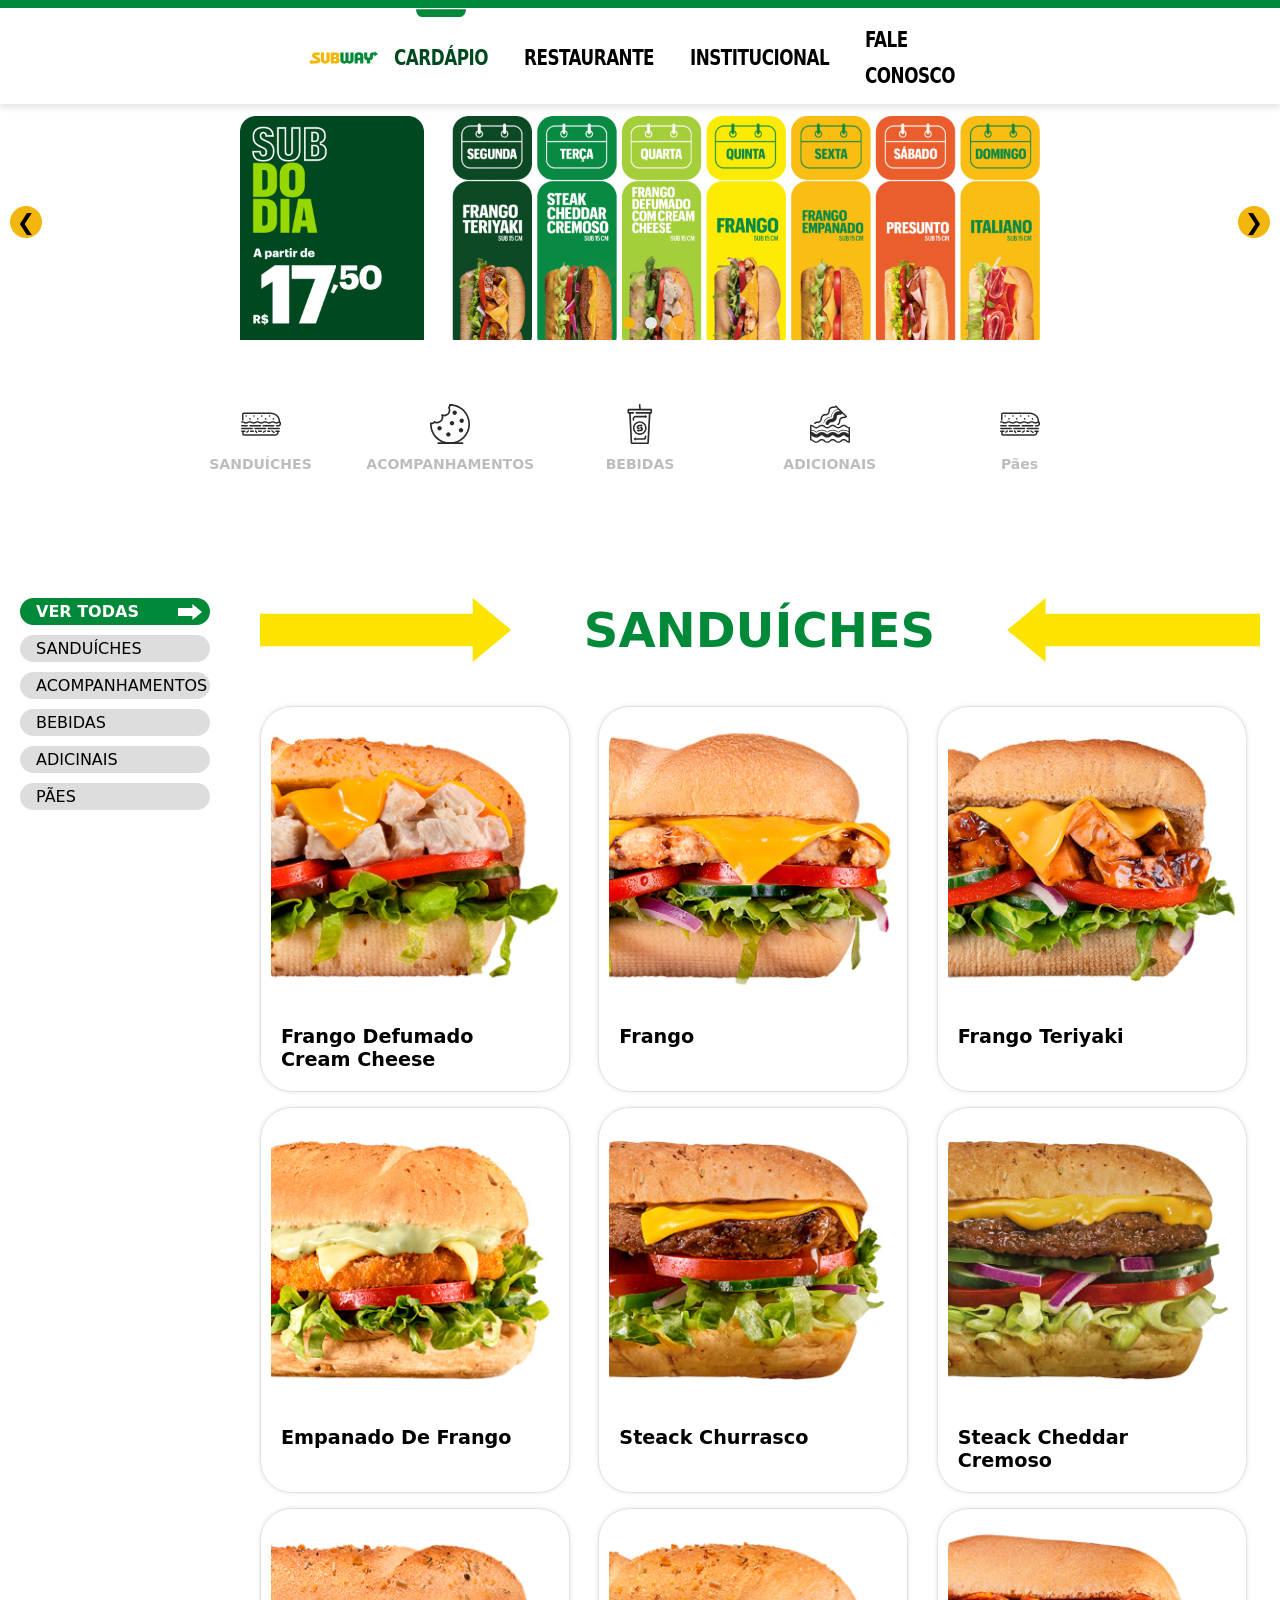
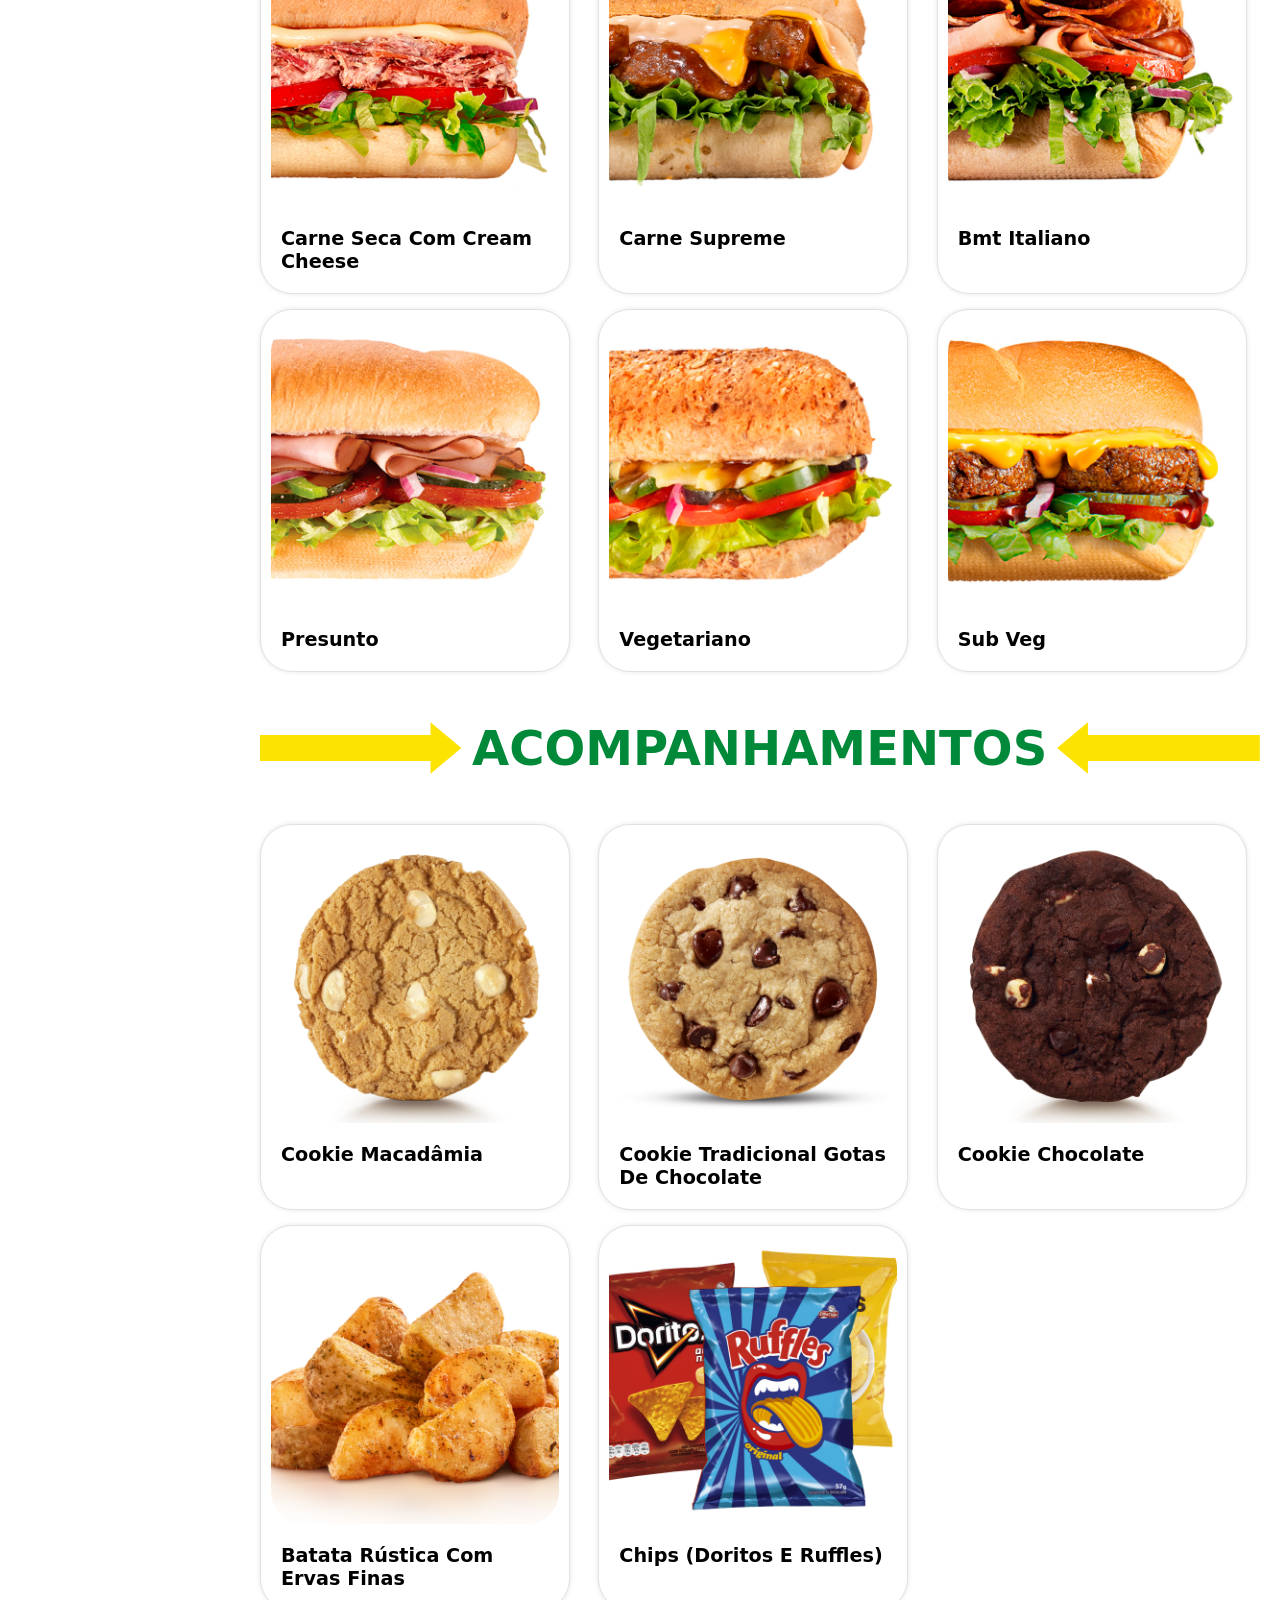
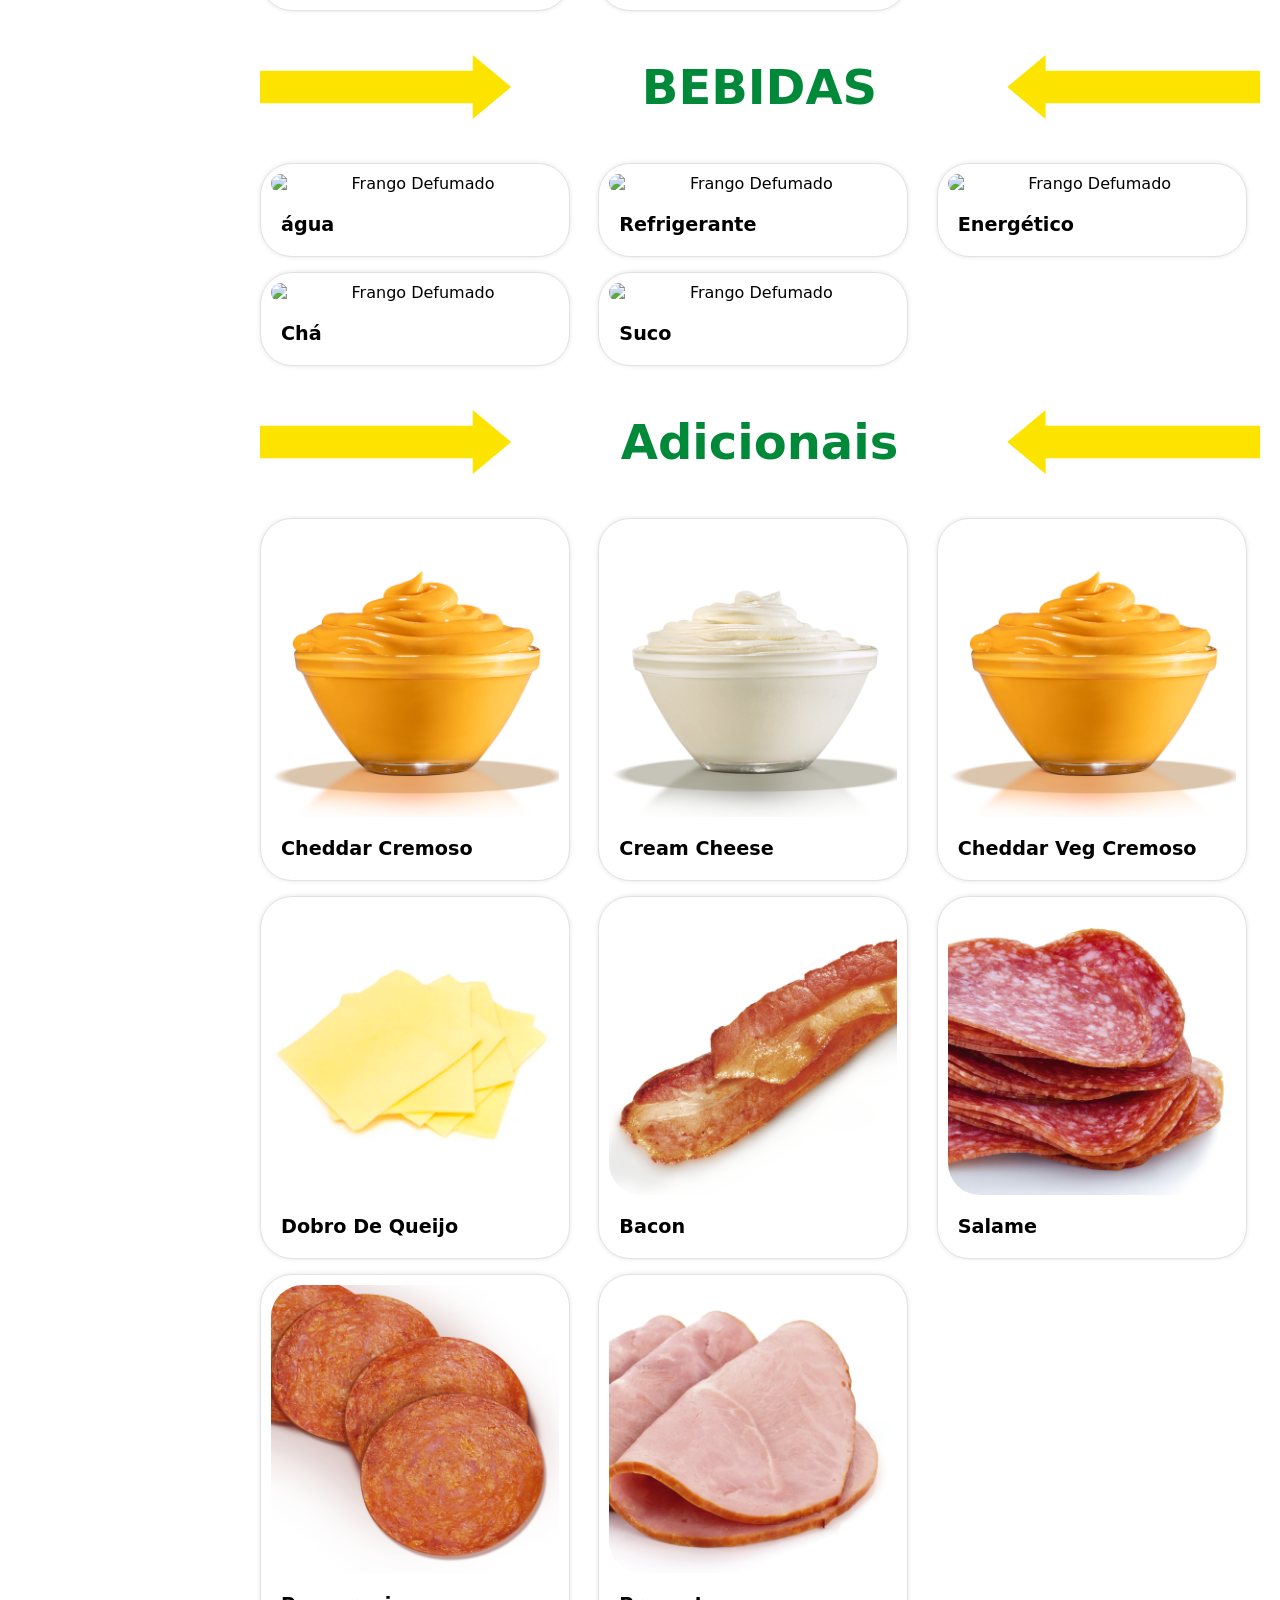
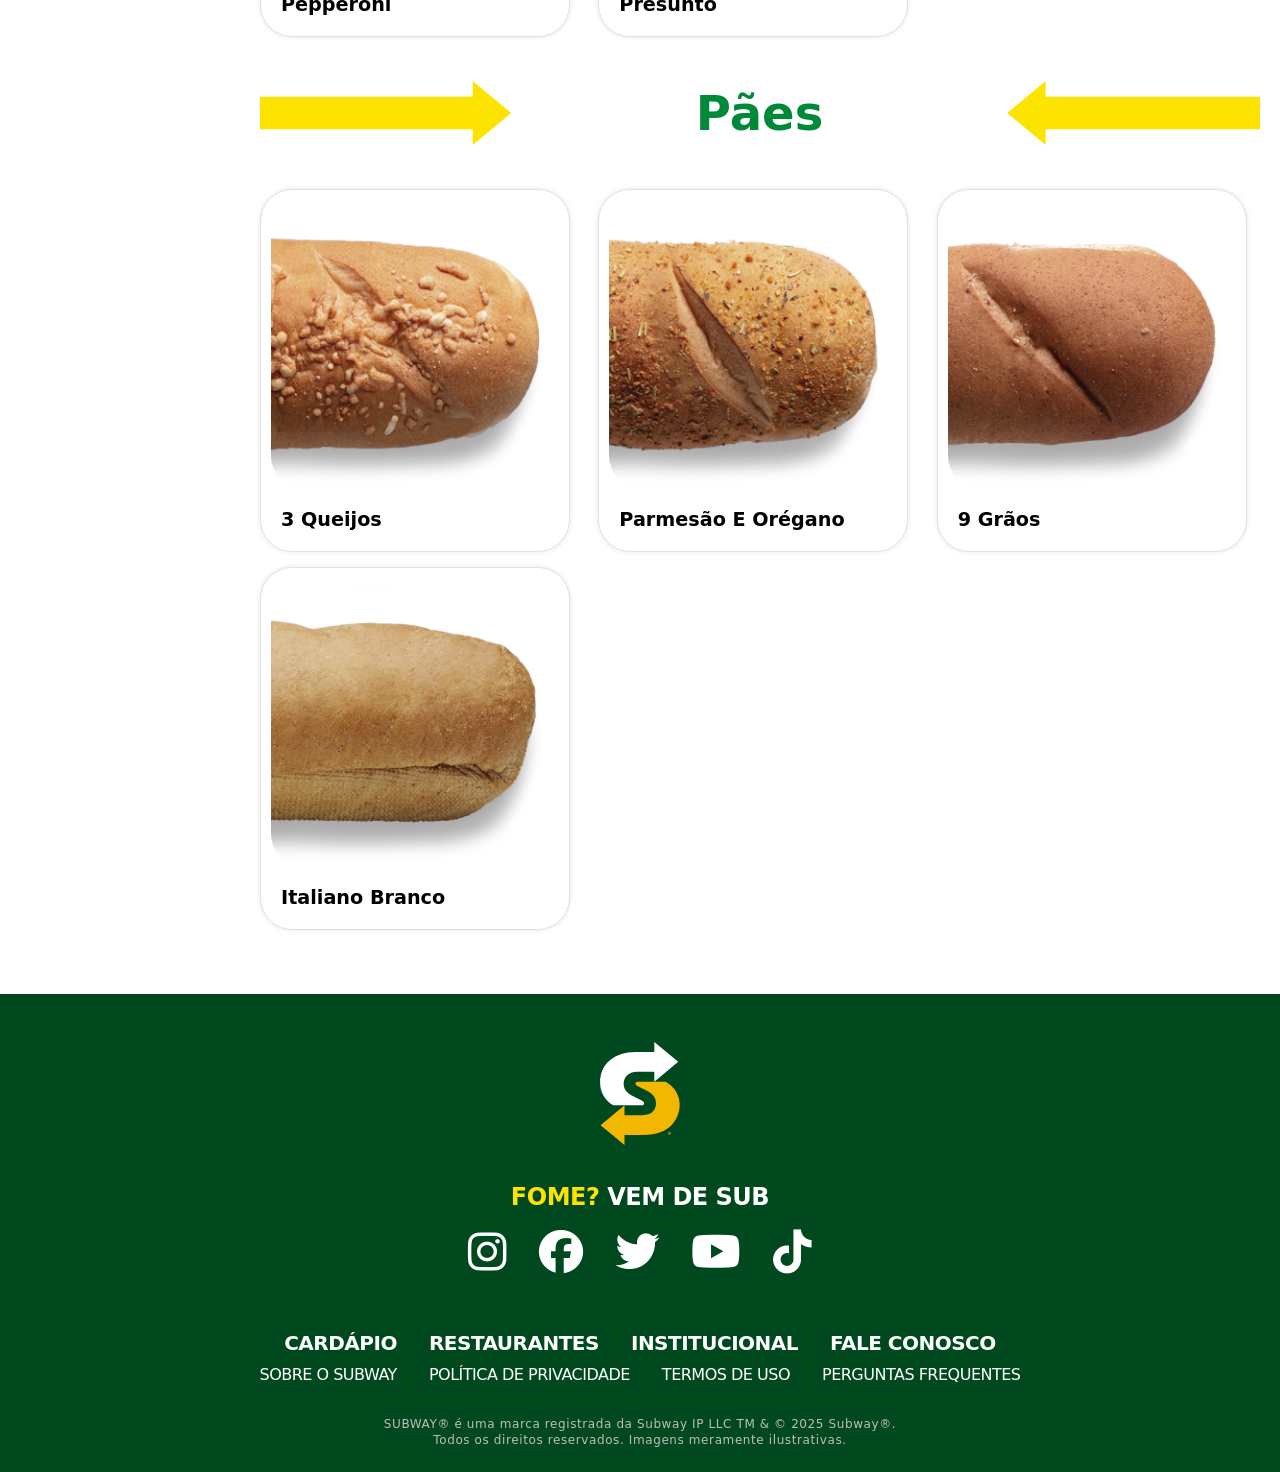
==== commit 969028f3: "Subindo arquivos iniciais" ====
--- a/cardapio.html
+++ b/cardapio.html
@@ -1,184 +1,594 @@
-<!DOCTYPE html>
-<html lang="pt-br">
-<head>
-    <meta charset="UTF-8">
-    <meta name="viewport" content="width=device-width, initial-scale=1.0">
-    <title>Inicio | Subway® Brasil</title>
-    <link rel="stylesheet" href="style.css">
-    <link rel="shortcut icon" href="imagens/favicon/logo.ico" type="image/x-icon">
-    <link rel="stylesheet" href="https://cdnjs.cloudflare.com/ajax/libs/font-awesome/6.5.0/css/all.min.css">
-
-</head>
-<body>
-    <header>
-        <div class="barra-verde"></div>
-        <div class="menu">
-            <a href="index.html" rel="prev"><img src="imagens/logo/logo.svg" alt="Logo do site" class="logo"></a>
-            <nav class="nav"> 
-              <a href="cardapio.html" class="nav-a active"><span>CARDÁPIO</span></a>
-              <a href="https://subway.harmo.me/" target="_blank" rel="noopener" class="nav-a"><span>RESTAURANTES</span></a>
-              <a href="institucional.html" class="nav-a"><span>INSTITUCIONAL</span></a>
-              <a href="faleConosco.html" class="nav-a"><span>FALE CONOSCO</span></a>
-          </nav>
-        </div>
-        </div>
-    </header>
-    <main>
-        <div class="carrossel2 carrossel4">
-            <img src="imagens/carrossel3/imagem1.png" class="ativa" alt="Imagem 1">
-            <img src="imagens/carrossel3/imagem2.png" alt="Imagem 2">
-
-            <button class="carrossel-botao esquerda" id="btnEsquerda2">&#10094;</button>
-            <button class="carrossel-botao direita" id="btnDireita2">&#10095;</button>
-
-            <div class="bolinhas2">
-                <div class="bolinha2 ativa"></div>
-                <div class="bolinha2"></div>
-            </div>
-        </div>
-
-        <div class="menuCardapio">
-            <div class="itemMenu">
-                <img src="imagens/cardápio/paes.svg" alt="">
-                <span>SANDUÍCHES</span>
-            </div>
-            
-            <div class="itemMenu">
-                <img src="imagens/cardápio/acomp.svg" alt="">
-                <span>ACOMPANHAMENTOS</span>
-            </div>
-            
-            <div class="itemMenu">
-                <img src="imagens/cardápio/bebidas.svg" alt="">
-                <span>BEBIDAS</span>
-            </div>
-            
-            <div class="itemMenu">
-                <img src="imagens/cardápio/adicionais.svg" alt="">
-                <span>ADICIONAIS</span>
-            </div>
-            
-            <div class="itemMenu">
-                <img src="imagens/cardápio/paes.svg" alt="">
-                <span>Pães</span>
-            </div>
-
-        </div>
-
-        <div class="pagina">
-            <nav class="menuLateral">
-              <ol>
-                <li class="active">Ver todas</li>
-                <li>Sanduíches</li>
-                <li>Acompanhamentos</li>
-                <li>Bebidas</li>
-                <li>Adicionais</li>
-                <li>Pães</li>
-              </ol>
-            </nav>
-          
-            <section class="produtosMenu">
-              <h1>Sanduíches</h1>
-              <div class="cards">
-                <div class="card">
-                  <img src="imagens/menu/frangoDefumado.jpg" alt="Frango Defumado">
-                  <p>Frango Defumado Cream Cheese</p>
-                </div>
-                <div class="card">
-                  <img src="sua-imagem-aqui.jpg" alt="Frango">
-                  <p>Frango</p>
-                </div>
-                <div class="card">
-                  <img src="sua-imagem-aqui.jpg" alt="Frango Teriyaki">
-                  <p>Frango Teriyaki</p>
-                </div>
-                <div class="card">
-                  <img src="sua-imagem-aqui.jpg" alt="Frango Empanado">
-                  <p>Frango Empanado</p>
-                </div>
-                <div class="card">
-                  <img src="sua-imagem-aqui.jpg" alt="Hambúrguer">
-                  <p>Hambúrguer</p>
-                </div>
-                <div class="card">
-                  <img src="sua-imagem-aqui.jpg" alt="Hambúrguer Especial">
-                  <p>Hambúrguer Especial</p>
-                </div>
-              </div>
-            </section>
-          </div>
-          
+    <!DOCTYPE html>
+    <html lang="pt-br">
+    <head>
+        <meta charset="UTF-8">
+        <meta name="viewport" content="width=device-width, initial-scale=1.0">
+        <title>Cardápio | Subway® Brasil</title>
+        <link rel="stylesheet" href="style.css">
+        <link rel="shortcut icon" href="imagens/favicon/logo.ico" type="image/x-icon">
+        <link rel="stylesheet" href="https://cdnjs.cloudflare.com/ajax/libs/font-awesome/6.5.0/css/all.min.css">
+
+    </head>
+    <body>
+        <header>
+            <div class="barra-verde"></div>
+            <div class="menu">
+                <a href="index.html" rel="prev"><img src="imagens/logo/logo.svg" alt="Logo do site" class="logo"></a>
+                <nav class="nav"> 
+                    <a href="cardapio.html" class="nav-a nav-aa active"><span>CARDÁPIO</span></a>
+                    <a href="restaurante.html" target="_blank" class="nav-a"><span>RESTAURANTE</span></a>
+                    <a href="institucional.html" class="nav-a"><span>INSTITUCIONAL</span></a>
+                    <a href="faleConosco.html" class="nav-a"><span>FALE CONOSCO</span></a>
+                </nav>
+            </div>
+            </div>
+        </header>
+        <main>
+            <div class="carrossel2 carrossel4">
+                <img src="imagens/carrossel3/imagem1.png" class="ativa" alt="Imagem 1">
+                <img src="imagens/carrossel3/imagem2.png" alt="Imagem 2">
+
+                <button class="carrossel-botao esquerda" id="btnEsquerda2">&#10094;</button>
+                <button class="carrossel-botao direita" id="btnDireita2">&#10095;</button>
+
+                <div class="bolinhas2">
+                    <div class="bolinha2 ativa"></div>
+                    <div class="bolinha2"></div>
+                </div>
+            </div>
+
+            <div class="menuCardapio">
+                <div class="itemMenu">
+                    <img src="imagens/cardápio/paes.svg" alt="">
+                    <span>SANDUÍCHES</span>
+                </div>
+                
+                <div class="itemMenu">
+                    <img src="imagens/cardápio/acomp.svg" alt="">
+                    <span>ACOMPANHAMENTOS</span>
+                </div>
+                
+                <div class="itemMenu">
+                    <img src="imagens/cardápio/bebidas.svg" alt="">
+                    <span>BEBIDAS</span>
+                </div>
+                
+                <div class="itemMenu">
+                    <img src="imagens/cardápio/adicionais.svg" alt="">
+                    <span>ADICIONAIS</span>
+                </div>
+                
+                <div class="itemMenu">
+                    <img src="imagens/cardápio/paes.svg" alt="">
+                    <span>Pães</span>
+                </div>
+            </div>
+
+            <div class="pagina">
+                <nav class="menuLateral">
+                <ol>
+                    <li class="active">
+                        VER TODAS
+                        <svg width="24" height="16" viewBox="0 0 24 16" fill="none" xmlns="http://www.w3.org/2000/svg">
+                        <path d="M0 12.0725L14.3904 12.0725V16L24.0017 7.99879L14.3904 0V3.96204H0V12.0725Z" fill="white"></path>
+                        </svg>
+                    </li>
+                    <li>SANDUÍCHES</li>
+                    <li>ACOMPANHAMENTOS</li>
+                    <li>BEBIDAS</li>
+                    <li>ADICINAIS</li>
+                    <li>PÃES</li>
+                </ol>
+                </nav>
+            
+                <section class="produtosMenu">
+                    <div class="setas">
+                        <svg xmlns="http://www.w3.org/2000/svg" width="252" height="64" viewBox="0 0 252 64" fill="none" class="injected-svg" data-src="/images/subway-yellow-arrow-left.svg" xmlns:xlink="http://www.w3.org/1999/xlink" role="img">
+                            <path d="M-6.92613e-07 15.8451L-2.11079e-06 48.2892C-2.11079e-06 48.2892 132.211 48.2892 151.49 48.2892L212.713 48.2892L212.713 64L251.16 31.9935L212.713 -1.6806e-06L212.713 15.8457L151.83 15.8457L-6.92613e-07 15.8451Z" fill="#FCE300"></path>
+                            </svg>
+                            <h1>SANDUÍCHES</h1>
+                            <svg xmlns="http://www.w3.org/2000/svg" width="253" height="64" viewBox="0 0 253 64" fill="none" class="injected-svg" data-src="/images/subway-yellow-arrow-right.svg" xmlns:xlink="http://www.w3.org/1999/xlink" role="img">
+                                <path d="M253 48.1548L253 15.7106C253 15.7106 119.109 15.7108 99.8307 15.7108L38.6078 15.7108L38.6078 -1.6806e-06L0.160155 32.0065L38.6078 64L38.6078 48.1543L99.4901 48.1543L253 48.1548Z" fill="#FCE300"></path>
+                            </svg>
+                    </div>
+
+                <div class="cards">
+                    <div class="card">
+                        <img src="imagens/menu/1frangoDefumado.jpg" alt="Frango Defumado">
+                        <div class="lupa">
+                        <svg xmlns="http://www.w3.org/2000/svg" width="64" height="64" viewBox="0 0 64 64" fill="none" class="injected-svg" data-src="/icons/subway-search-icon.svg" xmlns:xlink="http://www.w3.org/1999/xlink" role="img">
+                            <circle cx="32" cy="32" r="32" fill="#F3B60D"></circle>
+                            <path d="M39.5098 35.51H37.9298L37.3698 34.97C39.3298 32.69 40.5098 29.73 40.5098 26.51C40.5098 19.33 34.6898 13.51 27.5098 13.51C20.3298 13.51 14.5098 19.33 14.5098 26.51C14.5098 33.69 20.3298 39.51 27.5098 39.51C30.7298 39.51 33.6898 38.33 35.9698 36.37L36.5098 36.93V38.51L46.5098 48.49L49.4898 45.51L39.5098 35.51ZM27.5098 35.51C22.5298 35.51 18.5098 31.49 18.5098 26.51C18.5098 21.53 22.5298 17.51 27.5098 17.51C32.4898 17.51 36.5098 21.53 36.5098 26.51C36.5098 31.49 32.4898 35.51 27.5098 35.51Z" fill="#231F20"></path>
+                        </svg>
+                        </div>
+                        <p>Frango Defumado Cream Cheese</p>
+                    </div>
+            
+                    <div class="card">
+                        <img src="imagens/menu/1frango.jpg" alt="Frango Defumado">
+                        <div class="lupa">
+                        <svg xmlns="http://www.w3.org/2000/svg" width="64" height="64" viewBox="0 0 64 64" fill="none" class="injected-svg" data-src="/icons/subway-search-icon.svg" xmlns:xlink="http://www.w3.org/1999/xlink" role="img">
+                            <circle cx="32" cy="32" r="32" fill="#F3B60D"></circle>
+                            <path d="M39.5098 35.51H37.9298L37.3698 34.97C39.3298 32.69 40.5098 29.73 40.5098 26.51C40.5098 19.33 34.6898 13.51 27.5098 13.51C20.3298 13.51 14.5098 19.33 14.5098 26.51C14.5098 33.69 20.3298 39.51 27.5098 39.51C30.7298 39.51 33.6898 38.33 35.9698 36.37L36.5098 36.93V38.51L46.5098 48.49L49.4898 45.51L39.5098 35.51ZM27.5098 35.51C22.5298 35.51 18.5098 31.49 18.5098 26.51C18.5098 21.53 22.5298 17.51 27.5098 17.51C32.4898 17.51 36.5098 21.53 36.5098 26.51C36.5098 31.49 32.4898 35.51 27.5098 35.51Z" fill="#231F20"></path>
+                        </svg>
+                        </div>
+                        <p>Frango</p>
+                    </div>
+            
+                    <div class="card">
+                        <img src="imagens/menu/3frangoTeriyaky.jpg" alt="Frango Defumado">
+                        <div class="lupa">
+                        <svg xmlns="http://www.w3.org/2000/svg" width="64" height="64" viewBox="0 0 64 64" fill="none" class="injected-svg" data-src="/icons/subway-search-icon.svg" xmlns:xlink="http://www.w3.org/1999/xlink" role="img">
+                            <circle cx="32" cy="32" r="32" fill="#F3B60D"></circle>
+                            <path d="M39.5098 35.51H37.9298L37.3698 34.97C39.3298 32.69 40.5098 29.73 40.5098 26.51C40.5098 19.33 34.6898 13.51 27.5098 13.51C20.3298 13.51 14.5098 19.33 14.5098 26.51C14.5098 33.69 20.3298 39.51 27.5098 39.51C30.7298 39.51 33.6898 38.33 35.9698 36.37L36.5098 36.93V38.51L46.5098 48.49L49.4898 45.51L39.5098 35.51ZM27.5098 35.51C22.5298 35.51 18.5098 31.49 18.5098 26.51C18.5098 21.53 22.5298 17.51 27.5098 17.51C32.4898 17.51 36.5098 21.53 36.5098 26.51C36.5098 31.49 32.4898 35.51 27.5098 35.51Z" fill="#231F20"></path>
+                        </svg>
+                        </div>
+                        <p>Frango Teriyaki</p>
+                    </div>
+            
+                    <div class="card">
+                        <img src="imagens/menu/4empanadoDeFrango.jpg" alt="Frango Defumado">
+                        <div class="lupa">
+                        <svg xmlns="http://www.w3.org/2000/svg" width="64" height="64" viewBox="0 0 64 64" fill="none" class="injected-svg" data-src="/icons/subway-search-icon.svg" xmlns:xlink="http://www.w3.org/1999/xlink" role="img">
+                            <circle cx="32" cy="32" r="32" fill="#F3B60D"></circle>
+                            <path d="M39.5098 35.51H37.9298L37.3698 34.97C39.3298 32.69 40.5098 29.73 40.5098 26.51C40.5098 19.33 34.6898 13.51 27.5098 13.51C20.3298 13.51 14.5098 19.33 14.5098 26.51C14.5098 33.69 20.3298 39.51 27.5098 39.51C30.7298 39.51 33.6898 38.33 35.9698 36.37L36.5098 36.93V38.51L46.5098 48.49L49.4898 45.51L39.5098 35.51ZM27.5098 35.51C22.5298 35.51 18.5098 31.49 18.5098 26.51C18.5098 21.53 22.5298 17.51 27.5098 17.51C32.4898 17.51 36.5098 21.53 36.5098 26.51C36.5098 31.49 32.4898 35.51 27.5098 35.51Z" fill="#231F20"></path>
+                        </svg>
+                        </div>
+                        <p>Empanado De Frango</p>
+                    </div>
+                    
+                    <div class="card">
+                        <img src="imagens/menu/5steackChurrasco.jpg" alt="Frango Defumado">
+                        <div class="lupa">
+                        <svg xmlns="http://www.w3.org/2000/svg" width="64" height="64" viewBox="0 0 64 64" fill="none" class="injected-svg" data-src="/icons/subway-search-icon.svg" xmlns:xlink="http://www.w3.org/1999/xlink" role="img">
+                            <circle cx="32" cy="32" r="32" fill="#F3B60D"></circle>
+                            <path d="M39.5098 35.51H37.9298L37.3698 34.97C39.3298 32.69 40.5098 29.73 40.5098 26.51C40.5098 19.33 34.6898 13.51 27.5098 13.51C20.3298 13.51 14.5098 19.33 14.5098 26.51C14.5098 33.69 20.3298 39.51 27.5098 39.51C30.7298 39.51 33.6898 38.33 35.9698 36.37L36.5098 36.93V38.51L46.5098 48.49L49.4898 45.51L39.5098 35.51ZM27.5098 35.51C22.5298 35.51 18.5098 31.49 18.5098 26.51C18.5098 21.53 22.5298 17.51 27.5098 17.51C32.4898 17.51 36.5098 21.53 36.5098 26.51C36.5098 31.49 32.4898 35.51 27.5098 35.51Z" fill="#231F20"></path>
+                        </svg>
+                        </div>
+                        <p>Steack Churrasco</p>
+                    </div>
+            
+                    <div class="card">
+                        <img src="imagens/menu/6steackCheddarCremoso.jpg" alt="Frango Defumado">
+                        <div class="lupa">
+                        <svg xmlns="http://www.w3.org/2000/svg" width="64" height="64" viewBox="0 0 64 64" fill="none" class="injected-svg" data-src="/icons/subway-search-icon.svg" xmlns:xlink="http://www.w3.org/1999/xlink" role="img">
+                            <circle cx="32" cy="32" r="32" fill="#F3B60D"></circle>
+                            <path d="M39.5098 35.51H37.9298L37.3698 34.97C39.3298 32.69 40.5098 29.73 40.5098 26.51C40.5098 19.33 34.6898 13.51 27.5098 13.51C20.3298 13.51 14.5098 19.33 14.5098 26.51C14.5098 33.69 20.3298 39.51 27.5098 39.51C30.7298 39.51 33.6898 38.33 35.9698 36.37L36.5098 36.93V38.51L46.5098 48.49L49.4898 45.51L39.5098 35.51ZM27.5098 35.51C22.5298 35.51 18.5098 31.49 18.5098 26.51C18.5098 21.53 22.5298 17.51 27.5098 17.51C32.4898 17.51 36.5098 21.53 36.5098 26.51C36.5098 31.49 32.4898 35.51 27.5098 35.51Z" fill="#231F20"></path>
+                        </svg>
+                        </div>
+                        <p>Steack Cheddar Cremoso</p>
+                    </div>
+            
+                    <div class="card">
+                        <img src="imagens/menu/7carneSecaComCreamCheese.jpg" alt="Frango Defumado">
+                        <div class="lupa">
+                        <svg xmlns="http://www.w3.org/2000/svg" width="64" height="64" viewBox="0 0 64 64" fill="none" class="injected-svg" data-src="/icons/subway-search-icon.svg" xmlns:xlink="http://www.w3.org/1999/xlink" role="img">
+                            <circle cx="32" cy="32" r="32" fill="#F3B60D"></circle>
+                            <path d="M39.5098 35.51H37.9298L37.3698 34.97C39.3298 32.69 40.5098 29.73 40.5098 26.51C40.5098 19.33 34.6898 13.51 27.5098 13.51C20.3298 13.51 14.5098 19.33 14.5098 26.51C14.5098 33.69 20.3298 39.51 27.5098 39.51C30.7298 39.51 33.6898 38.33 35.9698 36.37L36.5098 36.93V38.51L46.5098 48.49L49.4898 45.51L39.5098 35.51ZM27.5098 35.51C22.5298 35.51 18.5098 31.49 18.5098 26.51C18.5098 21.53 22.5298 17.51 27.5098 17.51C32.4898 17.51 36.5098 21.53 36.5098 26.51C36.5098 31.49 32.4898 35.51 27.5098 35.51Z" fill="#231F20"></path>
+                        </svg>
+                        </div>
+                        <p>Carne Seca Com Cream Cheese</p>
+                    </div>
+            
+                    <div class="card">
+                        <img src="imagens/menu/8carneSupreme.jpg" alt="Frango Defumado">
+                        <div class="lupa">
+                        <svg xmlns="http://www.w3.org/2000/svg" width="64" height="64" viewBox="0 0 64 64" fill="none" class="injected-svg" data-src="/icons/subway-search-icon.svg" xmlns:xlink="http://www.w3.org/1999/xlink" role="img">
+                            <circle cx="32" cy="32" r="32" fill="#F3B60D"></circle>
+                            <path d="M39.5098 35.51H37.9298L37.3698 34.97C39.3298 32.69 40.5098 29.73 40.5098 26.51C40.5098 19.33 34.6898 13.51 27.5098 13.51C20.3298 13.51 14.5098 19.33 14.5098 26.51C14.5098 33.69 20.3298 39.51 27.5098 39.51C30.7298 39.51 33.6898 38.33 35.9698 36.37L36.5098 36.93V38.51L46.5098 48.49L49.4898 45.51L39.5098 35.51ZM27.5098 35.51C22.5298 35.51 18.5098 31.49 18.5098 26.51C18.5098 21.53 22.5298 17.51 27.5098 17.51C32.4898 17.51 36.5098 21.53 36.5098 26.51C36.5098 31.49 32.4898 35.51 27.5098 35.51Z" fill="#231F20"></path>
+                        </svg>
+                        </div>
+                        <p>Carne Supreme</p>
+                    </div>
+            
+                    <div class="card">
+                        <img src="imagens/menu/9bmtItaliano.jpg" alt="Frango Defumado">
+                        <div class="lupa">
+                        <svg xmlns="http://www.w3.org/2000/svg" width="64" height="64" viewBox="0 0 64 64" fill="none" class="injected-svg" data-src="/icons/subway-search-icon.svg" xmlns:xlink="http://www.w3.org/1999/xlink" role="img">
+                            <circle cx="32" cy="32" r="32" fill="#F3B60D"></circle>
+                            <path d="M39.5098 35.51H37.9298L37.3698 34.97C39.3298 32.69 40.5098 29.73 40.5098 26.51C40.5098 19.33 34.6898 13.51 27.5098 13.51C20.3298 13.51 14.5098 19.33 14.5098 26.51C14.5098 33.69 20.3298 39.51 27.5098 39.51C30.7298 39.51 33.6898 38.33 35.9698 36.37L36.5098 36.93V38.51L46.5098 48.49L49.4898 45.51L39.5098 35.51ZM27.5098 35.51C22.5298 35.51 18.5098 31.49 18.5098 26.51C18.5098 21.53 22.5298 17.51 27.5098 17.51C32.4898 17.51 36.5098 21.53 36.5098 26.51C36.5098 31.49 32.4898 35.51 27.5098 35.51Z" fill="#231F20"></path>
+                        </svg>
+                        </div>
+                        <p>Bmt Italiano</p>
+                    </div>
+            
+                    <div class="card">
+                        <img src="imagens/menu/10presunto.jpg" alt="Frango Defumado">
+                        <div class="lupa">
+                        <svg xmlns="http://www.w3.org/2000/svg" width="64" height="64" viewBox="0 0 64 64" fill="none" class="injected-svg" data-src="/icons/subway-search-icon.svg" xmlns:xlink="http://www.w3.org/1999/xlink" role="img">
+                            <circle cx="32" cy="32" r="32" fill="#F3B60D"></circle>
+                            <path d="M39.5098 35.51H37.9298L37.3698 34.97C39.3298 32.69 40.5098 29.73 40.5098 26.51C40.5098 19.33 34.6898 13.51 27.5098 13.51C20.3298 13.51 14.5098 19.33 14.5098 26.51C14.5098 33.69 20.3298 39.51 27.5098 39.51C30.7298 39.51 33.6898 38.33 35.9698 36.37L36.5098 36.93V38.51L46.5098 48.49L49.4898 45.51L39.5098 35.51ZM27.5098 35.51C22.5298 35.51 18.5098 31.49 18.5098 26.51C18.5098 21.53 22.5298 17.51 27.5098 17.51C32.4898 17.51 36.5098 21.53 36.5098 26.51C36.5098 31.49 32.4898 35.51 27.5098 35.51Z" fill="#231F20"></path>
+                        </svg>
+                        </div>
+                        <p>Presunto</p>
+                    </div>
+
+                    <div class="card">
+                        <img src="imagens/menu/11vegetariano.jpg" alt="Frango Defumado">
+                        <div class="lupa">
+                        <svg xmlns="http://www.w3.org/2000/svg" width="64" height="64" viewBox="0 0 64 64" fill="none" class="injected-svg" data-src="/icons/subway-search-icon.svg" xmlns:xlink="http://www.w3.org/1999/xlink" role="img">
+                            <circle cx="32" cy="32" r="32" fill="#F3B60D"></circle>
+                            <path d="M39.5098 35.51H37.9298L37.3698 34.97C39.3298 32.69 40.5098 29.73 40.5098 26.51C40.5098 19.33 34.6898 13.51 27.5098 13.51C20.3298 13.51 14.5098 19.33 14.5098 26.51C14.5098 33.69 20.3298 39.51 27.5098 39.51C30.7298 39.51 33.6898 38.33 35.9698 36.37L36.5098 36.93V38.51L46.5098 48.49L49.4898 45.51L39.5098 35.51ZM27.5098 35.51C22.5298 35.51 18.5098 31.49 18.5098 26.51C18.5098 21.53 22.5298 17.51 27.5098 17.51C32.4898 17.51 36.5098 21.53 36.5098 26.51C36.5098 31.49 32.4898 35.51 27.5098 35.51Z" fill="#231F20"></path>
+                        </svg>
+                        </div>
+                        <p>Vegetariano</p>
+                    </div>
+
+                    <div class="card">
+                        <img src="imagens/menu/12subVeg.jpg" alt="Frango Defumado">
+                        <div class="lupa">
+                        <svg xmlns="http://www.w3.org/2000/svg" width="64" height="64" viewBox="0 0 64 64" fill="none" class="injected-svg" data-src="/icons/subway-search-icon.svg" xmlns:xlink="http://www.w3.org/1999/xlink" role="img">
+                            <circle cx="32" cy="32" r="32" fill="#F3B60D"></circle>
+                            <path d="M39.5098 35.51H37.9298L37.3698 34.97C39.3298 32.69 40.5098 29.73 40.5098 26.51C40.5098 19.33 34.6898 13.51 27.5098 13.51C20.3298 13.51 14.5098 19.33 14.5098 26.51C14.5098 33.69 20.3298 39.51 27.5098 39.51C30.7298 39.51 33.6898 38.33 35.9698 36.37L36.5098 36.93V38.51L46.5098 48.49L49.4898 45.51L39.5098 35.51ZM27.5098 35.51C22.5298 35.51 18.5098 31.49 18.5098 26.51C18.5098 21.53 22.5298 17.51 27.5098 17.51C32.4898 17.51 36.5098 21.53 36.5098 26.51C36.5098 31.49 32.4898 35.51 27.5098 35.51Z" fill="#231F20"></path>
+                        </svg>
+                        </div>
+                        <p>Sub Veg</p>
+                    </div>
+                </div>
+
+                    <div class="setas">
+                        <svg xmlns="http://www.w3.org/2000/svg" width="252" height="64" viewBox="0 0 252 64" fill="none" class="injected-svg" data-src="/images/subway-yellow-arrow-left.svg" xmlns:xlink="http://www.w3.org/1999/xlink" role="img">
+                            <path d="M-6.92613e-07 15.8451L-2.11079e-06 48.2892C-2.11079e-06 48.2892 132.211 48.2892 151.49 48.2892L212.713 48.2892L212.713 64L251.16 31.9935L212.713 -1.6806e-06L212.713 15.8457L151.83 15.8457L-6.92613e-07 15.8451Z" fill="#FCE300"></path>
+                            </svg>
+                                    <h1>ACOMPANHAMENTOS</h1>
+                                    <svg xmlns="http://www.w3.org/2000/svg" width="253" height="64" viewBox="0 0 253 64" fill="none" class="injected-svg" data-src="/images/subway-yellow-arrow-right.svg" xmlns:xlink="http://www.w3.org/1999/xlink" role="img">
+                        <path d="M253 48.1548L253 15.7106C253 15.7106 119.109 15.7108 99.8307 15.7108L38.6078 15.7108L38.6078 -1.6806e-06L0.160155 32.0065L38.6078 64L38.6078 48.1543L99.4901 48.1543L253 48.1548Z" fill="#FCE300"></path>
+                        </svg>
+                    </div>
+
+                    <div class="cards">
+                        <div class="card">
+                            <img src="imagens/menu/a/1cookieMacadâmia.png" alt="Frango Defumado">
+                            <div class="lupa">
+                            <svg xmlns="http://www.w3.org/2000/svg" width="64" height="64" viewBox="0 0 64 64" fill="none" class="injected-svg" data-src="/icons/subway-search-icon.svg" xmlns:xlink="http://www.w3.org/1999/xlink" role="img">
+                                <circle cx="32" cy="32" r="32" fill="#F3B60D"></circle>
+                                <path d="M39.5098 35.51H37.9298L37.3698 34.97C39.3298 32.69 40.5098 29.73 40.5098 26.51C40.5098 19.33 34.6898 13.51 27.5098 13.51C20.3298 13.51 14.5098 19.33 14.5098 26.51C14.5098 33.69 20.3298 39.51 27.5098 39.51C30.7298 39.51 33.6898 38.33 35.9698 36.37L36.5098 36.93V38.51L46.5098 48.49L49.4898 45.51L39.5098 35.51ZM27.5098 35.51C22.5298 35.51 18.5098 31.49 18.5098 26.51C18.5098 21.53 22.5298 17.51 27.5098 17.51C32.4898 17.51 36.5098 21.53 36.5098 26.51C36.5098 31.49 32.4898 35.51 27.5098 35.51Z" fill="#231F20"></path>
+                            </svg>
+                            </div>
+                            <p>Cookie Macadâmia</p>
+                        </div>
+
+                        <div class="card">
+                            <img src="imagens/menu/a/2cookiaTradicionalGotasDeChocolate.png" alt="Frango Defumado">
+                            <div class="lupa">
+                            <svg xmlns="http://www.w3.org/2000/svg" width="64" height="64" viewBox="0 0 64 64" fill="none" class="injected-svg" data-src="/icons/subway-search-icon.svg" xmlns:xlink="http://www.w3.org/1999/xlink" role="img">
+                                <circle cx="32" cy="32" r="32" fill="#F3B60D"></circle>
+                                <path d="M39.5098 35.51H37.9298L37.3698 34.97C39.3298 32.69 40.5098 29.73 40.5098 26.51C40.5098 19.33 34.6898 13.51 27.5098 13.51C20.3298 13.51 14.5098 19.33 14.5098 26.51C14.5098 33.69 20.3298 39.51 27.5098 39.51C30.7298 39.51 33.6898 38.33 35.9698 36.37L36.5098 36.93V38.51L46.5098 48.49L49.4898 45.51L39.5098 35.51ZM27.5098 35.51C22.5298 35.51 18.5098 31.49 18.5098 26.51C18.5098 21.53 22.5298 17.51 27.5098 17.51C32.4898 17.51 36.5098 21.53 36.5098 26.51C36.5098 31.49 32.4898 35.51 27.5098 35.51Z" fill="#231F20"></path>
+                                </svg>
+                                </div>
+                                <p>Cookie Tradicional Gotas De Chocolate</p>
+                        </div>
+
+                        <div class="card">
+                            <img src="imagens/menu/a/3cookieChocolate.png" alt="Frango Defumado">
+                            <div class="lupa">
+                            <svg xmlns="http://www.w3.org/2000/svg" width="64" height="64" viewBox="0 0 64 64" fill="none" class="injected-svg" data-src="/icons/subway-search-icon.svg" xmlns:xlink="http://www.w3.org/1999/xlink" role="img">
+                                <circle cx="32" cy="32" r="32" fill="#F3B60D"></circle>
+                                <path d="M39.5098 35.51H37.9298L37.3698 34.97C39.3298 32.69 40.5098 29.73 40.5098 26.51C40.5098 19.33 34.6898 13.51 27.5098 13.51C20.3298 13.51 14.5098 19.33 14.5098 26.51C14.5098 33.69 20.3298 39.51 27.5098 39.51C30.7298 39.51 33.6898 38.33 35.9698 36.37L36.5098 36.93V38.51L46.5098 48.49L49.4898 45.51L39.5098 35.51ZM27.5098 35.51C22.5298 35.51 18.5098 31.49 18.5098 26.51C18.5098 21.53 22.5298 17.51 27.5098 17.51C32.4898 17.51 36.5098 21.53 36.5098 26.51C36.5098 31.49 32.4898 35.51 27.5098 35.51Z" fill="#231F20"></path>
+                                </svg>
+                                </div>
+                            <p>Cookie Chocolate</p>
+                        </div>
+
+                        <div class="card">
+                            <img src="imagens/menu/a/4batataRústicaComErvasFinas.png" alt="Frango Defumado">
+                            <div class="lupa">
+                                <svg xmlns="http://www.w3.org/2000/svg" width="64" height="64" viewBox="0 0 64 64" fill="none" class="injected-svg" data-src="/icons/subway-search-icon.svg" xmlns:xlink="http://www.w3.org/1999/xlink" role="img">
+                                    <circle cx="32" cy="32" r="32" fill="#F3B60D"></circle>
+                                    <path d="M39.5098 35.51H37.9298L37.3698 34.97C39.3298 32.69 40.5098 29.73 40.5098 26.51C40.5098 19.33 34.6898 13.51 27.5098 13.51C20.3298 13.51 14.5098 19.33 14.5098 26.51C14.5098 33.69 20.3298 39.51 27.5098 39.51C30.7298 39.51 33.6898 38.33 35.9698 36.37L36.5098 36.93V38.51L46.5098 48.49L49.4898 45.51L39.5098 35.51ZM27.5098 35.51C22.5298 35.51 18.5098 31.49 18.5098 26.51C18.5098 21.53 22.5298 17.51 27.5098 17.51C32.4898 17.51 36.5098 21.53 36.5098 26.51C36.5098 31.49 32.4898 35.51 27.5098 35.51Z" fill="#231F20"></path>
+                                </svg>
+                            </div>
+                                <p>Batata Rústica Com Ervas Finas</p>
+                        </div>
+
+                        <div class="card">
+                            <img src="imagens/menu/a/5chips(DoritosERuffles).png" alt="Frango Defumado">
+                            <div class="lupa">
+                                <svg xmlns="http://www.w3.org/2000/svg" width="64" height="64" viewBox="0 0 64 64" fill="none" class="injected-svg" data-src="/icons/subway-search-icon.svg" xmlns:xlink="http://www.w3.org/1999/xlink" role="img">
+                                    <circle cx="32" cy="32" r="32" fill="#F3B60D"></circle>
+                                    <path d="M39.5098 35.51H37.9298L37.3698 34.97C39.3298 32.69 40.5098 29.73 40.5098 26.51C40.5098 19.33 34.6898 13.51 27.5098 13.51C20.3298 13.51 14.5098 19.33 14.5098 26.51C14.5098 33.69 20.3298 39.51 27.5098 39.51C30.7298 39.51 33.6898 38.33 35.9698 36.37L36.5098 36.93V38.51L46.5098 48.49L49.4898 45.51L39.5098 35.51ZM27.5098 35.51C22.5298 35.51 18.5098 31.49 18.5098 26.51C18.5098 21.53 22.5298 17.51 27.5098 17.51C32.4898 17.51 36.5098 21.53 36.5098 26.51C36.5098 31.49 32.4898 35.51 27.5098 35.51Z" fill="#231F20"></path>
+                                </svg>
+                            </div>
+                            <p>Chips (Doritos E Ruffles)</p>
+                        </div>
+                    </div>
+
+                    <div class="setas">
+                        <svg xmlns="http://www.w3.org/2000/svg" width="252" height="64" viewBox="0 0 252 64" fill="none" class="injected-svg" data-src="/images/subway-yellow-arrow-left.svg" xmlns:xlink="http://www.w3.org/1999/xlink" role="img">
+                            <path d="M-6.92613e-07 15.8451L-2.11079e-06 48.2892C-2.11079e-06 48.2892 132.211 48.2892 151.49 48.2892L212.713 48.2892L212.713 64L251.16 31.9935L212.713 -1.6806e-06L212.713 15.8457L151.83 15.8457L-6.92613e-07 15.8451Z" fill="#FCE300"></path>
+                            </svg>
+                                    <h1>BEBIDAS</h1>
+                                    <svg xmlns="http://www.w3.org/2000/svg" width="253" height="64" viewBox="0 0 253 64" fill="none" class="injected-svg" data-src="/images/subway-yellow-arrow-right.svg" xmlns:xlink="http://www.w3.org/1999/xlink" role="img">
+                        <path d="M253 48.1548L253 15.7106C253 15.7106 119.109 15.7108 99.8307 15.7108L38.6078 15.7108L38.6078 -1.6806e-06L0.160155 32.0065L38.6078 64L38.6078 48.1543L99.4901 48.1543L253 48.1548Z" fill="#FCE300"></path>
+                        </svg>
+                    </div>
+
+                    <div class="cards">
+                        <div class="card">
+                            <img src="imagens/menu/B/1água.png" alt="Frango Defumado">
+                            <div class="lupa">
+                            <svg xmlns="http://www.w3.org/2000/svg" width="64" height="64" viewBox="0 0 64 64" fill="none" class="injected-svg" data-src="/icons/subway-search-icon.svg" xmlns:xlink="http://www.w3.org/1999/xlink" role="img">
+                                <circle cx="32" cy="32" r="32" fill="#F3B60D"></circle>
+                                <path d="M39.5098 35.51H37.9298L37.3698 34.97C39.3298 32.69 40.5098 29.73 40.5098 26.51C40.5098 19.33 34.6898 13.51 27.5098 13.51C20.3298 13.51 14.5098 19.33 14.5098 26.51C14.5098 33.69 20.3298 39.51 27.5098 39.51C30.7298 39.51 33.6898 38.33 35.9698 36.37L36.5098 36.93V38.51L46.5098 48.49L49.4898 45.51L39.5098 35.51ZM27.5098 35.51C22.5298 35.51 18.5098 31.49 18.5098 26.51C18.5098 21.53 22.5298 17.51 27.5098 17.51C32.4898 17.51 36.5098 21.53 36.5098 26.51C36.5098 31.49 32.4898 35.51 27.5098 35.51Z" fill="#231F20"></path>
+                            </svg>
+                            </div>
+                            <p>água</p>
+                        </div>
+
+                        <div class="card">
+                            <img src="imagens/menu/B/2refrigerante.png" alt="Frango Defumado">
+                            <div class="lupa">
+                            <svg xmlns="http://www.w3.org/2000/svg" width="64" height="64" viewBox="0 0 64 64" fill="none" class="injected-svg" data-src="/icons/subway-search-icon.svg" xmlns:xlink="http://www.w3.org/1999/xlink" role="img">
+                                <circle cx="32" cy="32" r="32" fill="#F3B60D"></circle>
+                                <path d="M39.5098 35.51H37.9298L37.3698 34.97C39.3298 32.69 40.5098 29.73 40.5098 26.51C40.5098 19.33 34.6898 13.51 27.5098 13.51C20.3298 13.51 14.5098 19.33 14.5098 26.51C14.5098 33.69 20.3298 39.51 27.5098 39.51C30.7298 39.51 33.6898 38.33 35.9698 36.37L36.5098 36.93V38.51L46.5098 48.49L49.4898 45.51L39.5098 35.51ZM27.5098 35.51C22.5298 35.51 18.5098 31.49 18.5098 26.51C18.5098 21.53 22.5298 17.51 27.5098 17.51C32.4898 17.51 36.5098 21.53 36.5098 26.51C36.5098 31.49 32.4898 35.51 27.5098 35.51Z" fill="#231F20"></path>
+                            </svg>
+                            </div>
+                            <p>Refrigerante</p>
+                        </div>
+
+                        <div class="card">
+                            <img src="imagens/menu/B/3energético.png" alt="Frango Defumado">
+                            <div class="lupa">
+                            <svg xmlns="http://www.w3.org/2000/svg" width="64" height="64" viewBox="0 0 64 64" fill="none" class="injected-svg" data-src="/icons/subway-search-icon.svg" xmlns:xlink="http://www.w3.org/1999/xlink" role="img">
+                                <circle cx="32" cy="32" r="32" fill="#F3B60D"></circle>
+                                <path d="M39.5098 35.51H37.9298L37.3698 34.97C39.3298 32.69 40.5098 29.73 40.5098 26.51C40.5098 19.33 34.6898 13.51 27.5098 13.51C20.3298 13.51 14.5098 19.33 14.5098 26.51C14.5098 33.69 20.3298 39.51 27.5098 39.51C30.7298 39.51 33.6898 38.33 35.9698 36.37L36.5098 36.93V38.51L46.5098 48.49L49.4898 45.51L39.5098 35.51ZM27.5098 35.51C22.5298 35.51 18.5098 31.49 18.5098 26.51C18.5098 21.53 22.5298 17.51 27.5098 17.51C32.4898 17.51 36.5098 21.53 36.5098 26.51C36.5098 31.49 32.4898 35.51 27.5098 35.51Z" fill="#231F20"></path>
+                            </svg>
+                            </div>
+                            <p>Energético</p>
+                        </div>
+
+                        <div class="card">
+                            <img src="imagens/menu/B/4chá.png" alt="Frango Defumado">
+                            <div class="lupa">
+                            <svg xmlns="http://www.w3.org/2000/svg" width="64" height="64" viewBox="0 0 64 64" fill="none" class="injected-svg" data-src="/icons/subway-search-icon.svg" xmlns:xlink="http://www.w3.org/1999/xlink" role="img">
+                                <circle cx="32" cy="32" r="32" fill="#F3B60D"></circle>
+                                <path d="M39.5098 35.51H37.9298L37.3698 34.97C39.3298 32.69 40.5098 29.73 40.5098 26.51C40.5098 19.33 34.6898 13.51 27.5098 13.51C20.3298 13.51 14.5098 19.33 14.5098 26.51C14.5098 33.69 20.3298 39.51 27.5098 39.51C30.7298 39.51 33.6898 38.33 35.9698 36.37L36.5098 36.93V38.51L46.5098 48.49L49.4898 45.51L39.5098 35.51ZM27.5098 35.51C22.5298 35.51 18.5098 31.49 18.5098 26.51C18.5098 21.53 22.5298 17.51 27.5098 17.51C32.4898 17.51 36.5098 21.53 36.5098 26.51C36.5098 31.49 32.4898 35.51 27.5098 35.51Z" fill="#231F20"></path>
+                            </svg>
+                            </div>
+                            <p>Chá</p>
+                        </div>
+
+                        <div class="card">
+                            <img src="imagens/menu/B/5suco.png" alt="Frango Defumado">
+                            <div class="lupa">
+                            <svg xmlns="http://www.w3.org/2000/svg" width="64" height="64" viewBox="0 0 64 64" fill="none" class="injected-svg" data-src="/icons/subway-search-icon.svg" xmlns:xlink="http://www.w3.org/1999/xlink" role="img">
+                                <circle cx="32" cy="32" r="32" fill="#F3B60D"></circle>
+                                <path d="M39.5098 35.51H37.9298L37.3698 34.97C39.3298 32.69 40.5098 29.73 40.5098 26.51C40.5098 19.33 34.6898 13.51 27.5098 13.51C20.3298 13.51 14.5098 19.33 14.5098 26.51C14.5098 33.69 20.3298 39.51 27.5098 39.51C30.7298 39.51 33.6898 38.33 35.9698 36.37L36.5098 36.93V38.51L46.5098 48.49L49.4898 45.51L39.5098 35.51ZM27.5098 35.51C22.5298 35.51 18.5098 31.49 18.5098 26.51C18.5098 21.53 22.5298 17.51 27.5098 17.51C32.4898 17.51 36.5098 21.53 36.5098 26.51C36.5098 31.49 32.4898 35.51 27.5098 35.51Z" fill="#231F20"></path>
+                            </svg>
+                            </div>
+                            <p>Suco</p>
+                        </div>
+                    </div>
+
+                    <div class="setas">
+                        <svg xmlns="http://www.w3.org/2000/svg" width="252" height="64" viewBox="0 0 252 64" fill="none" class="injected-svg" data-src="/images/subway-yellow-arrow-left.svg" xmlns:xlink="http://www.w3.org/1999/xlink" role="img">
+                            <path d="M-6.92613e-07 15.8451L-2.11079e-06 48.2892C-2.11079e-06 48.2892 132.211 48.2892 151.49 48.2892L212.713 48.2892L212.713 64L251.16 31.9935L212.713 -1.6806e-06L212.713 15.8457L151.83 15.8457L-6.92613e-07 15.8451Z" fill="#FCE300"></path>
+                            </svg>
+                                    <h1>Adicionais</h1>
+                                    <svg xmlns="http://www.w3.org/2000/svg" width="253" height="64" viewBox="0 0 253 64" fill="none" class="injected-svg" data-src="/images/subway-yellow-arrow-right.svg" xmlns:xlink="http://www.w3.org/1999/xlink" role="img">
+                        <path d="M253 48.1548L253 15.7106C253 15.7106 119.109 15.7108 99.8307 15.7108L38.6078 15.7108L38.6078 -1.6806e-06L0.160155 32.0065L38.6078 64L38.6078 48.1543L99.4901 48.1543L253 48.1548Z" fill="#FCE300"></path>
+                        </svg>
+                    </div>
+
+                    <div class="cards">
+                        <div class="card">
+                            <img src="imagens/menu/c/1cheddarCremoso.png" alt="Frango Defumado">
+                            <div class="lupa">
+                            <svg xmlns="http://www.w3.org/2000/svg" width="64" height="64" viewBox="0 0 64 64" fill="none" class="injected-svg" data-src="/icons/subway-search-icon.svg" xmlns:xlink="http://www.w3.org/1999/xlink" role="img">
+                                <circle cx="32" cy="32" r="32" fill="#F3B60D"></circle>
+                                <path d="M39.5098 35.51H37.9298L37.3698 34.97C39.3298 32.69 40.5098 29.73 40.5098 26.51C40.5098 19.33 34.6898 13.51 27.5098 13.51C20.3298 13.51 14.5098 19.33 14.5098 26.51C14.5098 33.69 20.3298 39.51 27.5098 39.51C30.7298 39.51 33.6898 38.33 35.9698 36.37L36.5098 36.93V38.51L46.5098 48.49L49.4898 45.51L39.5098 35.51ZM27.5098 35.51C22.5298 35.51 18.5098 31.49 18.5098 26.51C18.5098 21.53 22.5298 17.51 27.5098 17.51C32.4898 17.51 36.5098 21.53 36.5098 26.51C36.5098 31.49 32.4898 35.51 27.5098 35.51Z" fill="#231F20"></path>
+                            </svg>
+                            </div>
+                            <p>Cheddar Cremoso</p>
+                        </div>
+
+                        <div class="card">
+                            <img src="imagens/menu/c/2creamCheese.png" alt="Frango Defumado">
+                            <div class="lupa">
+                            <svg xmlns="http://www.w3.org/2000/svg" width="64" height="64" viewBox="0 0 64 64" fill="none" class="injected-svg" data-src="/icons/subway-search-icon.svg" xmlns:xlink="http://www.w3.org/1999/xlink" role="img">
+                                <circle cx="32" cy="32" r="32" fill="#F3B60D"></circle>
+                                <path d="M39.5098 35.51H37.9298L37.3698 34.97C39.3298 32.69 40.5098 29.73 40.5098 26.51C40.5098 19.33 34.6898 13.51 27.5098 13.51C20.3298 13.51 14.5098 19.33 14.5098 26.51C14.5098 33.69 20.3298 39.51 27.5098 39.51C30.7298 39.51 33.6898 38.33 35.9698 36.37L36.5098 36.93V38.51L46.5098 48.49L49.4898 45.51L39.5098 35.51ZM27.5098 35.51C22.5298 35.51 18.5098 31.49 18.5098 26.51C18.5098 21.53 22.5298 17.51 27.5098 17.51C32.4898 17.51 36.5098 21.53 36.5098 26.51C36.5098 31.49 32.4898 35.51 27.5098 35.51Z" fill="#231F20"></path>
+                            </svg>
+                            </div>
+                            <p>Cream Cheese</p>
+                        </div>
+
+                        <div class="card">
+                            <img src="imagens/menu/c/3cheddarVegCremoso.png" alt="Frango Defumado">
+                            <div class="lupa">
+                            <svg xmlns="http://www.w3.org/2000/svg" width="64" height="64" viewBox="0 0 64 64" fill="none" class="injected-svg" data-src="/icons/subway-search-icon.svg" xmlns:xlink="http://www.w3.org/1999/xlink" role="img">
+                                <circle cx="32" cy="32" r="32" fill="#F3B60D"></circle>
+                                <path d="M39.5098 35.51H37.9298L37.3698 34.97C39.3298 32.69 40.5098 29.73 40.5098 26.51C40.5098 19.33 34.6898 13.51 27.5098 13.51C20.3298 13.51 14.5098 19.33 14.5098 26.51C14.5098 33.69 20.3298 39.51 27.5098 39.51C30.7298 39.51 33.6898 38.33 35.9698 36.37L36.5098 36.93V38.51L46.5098 48.49L49.4898 45.51L39.5098 35.51ZM27.5098 35.51C22.5298 35.51 18.5098 31.49 18.5098 26.51C18.5098 21.53 22.5298 17.51 27.5098 17.51C32.4898 17.51 36.5098 21.53 36.5098 26.51C36.5098 31.49 32.4898 35.51 27.5098 35.51Z" fill="#231F20"></path>
+                            </svg>
+                            </div>
+                            <p>Cheddar Veg Cremoso</p>
+                        </div>
+
+                        <div class="card">
+                            <img src="imagens/menu/c/4dobroDeQueijo.png" alt="Frango Defumado">
+                            <div class="lupa">
+                            <svg xmlns="http://www.w3.org/2000/svg" width="64" height="64" viewBox="0 0 64 64" fill="none" class="injected-svg" data-src="/icons/subway-search-icon.svg" xmlns:xlink="http://www.w3.org/1999/xlink" role="img">
+                                <circle cx="32" cy="32" r="32" fill="#F3B60D"></circle>
+                                <path d="M39.5098 35.51H37.9298L37.3698 34.97C39.3298 32.69 40.5098 29.73 40.5098 26.51C40.5098 19.33 34.6898 13.51 27.5098 13.51C20.3298 13.51 14.5098 19.33 14.5098 26.51C14.5098 33.69 20.3298 39.51 27.5098 39.51C30.7298 39.51 33.6898 38.33 35.9698 36.37L36.5098 36.93V38.51L46.5098 48.49L49.4898 45.51L39.5098 35.51ZM27.5098 35.51C22.5298 35.51 18.5098 31.49 18.5098 26.51C18.5098 21.53 22.5298 17.51 27.5098 17.51C32.4898 17.51 36.5098 21.53 36.5098 26.51C36.5098 31.49 32.4898 35.51 27.5098 35.51Z" fill="#231F20"></path>
+                            </svg>
+                            </div>
+                            <p>Dobro De Queijo</p>
+                        </div>
+
+                        <div class="card">
+                            <img src="imagens/menu/c/5bacon.png" alt="Frango Defumado">
+                            <div class="lupa">
+                            <svg xmlns="http://www.w3.org/2000/svg" width="64" height="64" viewBox="0 0 64 64" fill="none" class="injected-svg" data-src="/icons/subway-search-icon.svg" xmlns:xlink="http://www.w3.org/1999/xlink" role="img">
+                                <circle cx="32" cy="32" r="32" fill="#F3B60D"></circle>
+                                <path d="M39.5098 35.51H37.9298L37.3698 34.97C39.3298 32.69 40.5098 29.73 40.5098 26.51C40.5098 19.33 34.6898 13.51 27.5098 13.51C20.3298 13.51 14.5098 19.33 14.5098 26.51C14.5098 33.69 20.3298 39.51 27.5098 39.51C30.7298 39.51 33.6898 38.33 35.9698 36.37L36.5098 36.93V38.51L46.5098 48.49L49.4898 45.51L39.5098 35.51ZM27.5098 35.51C22.5298 35.51 18.5098 31.49 18.5098 26.51C18.5098 21.53 22.5298 17.51 27.5098 17.51C32.4898 17.51 36.5098 21.53 36.5098 26.51C36.5098 31.49 32.4898 35.51 27.5098 35.51Z" fill="#231F20"></path>
+                            </svg>
+                            </div>
+                            <p>Bacon</p>
+                        </div>
+
+                        <div class="card">
+                            <img src="imagens/menu/c/6salame.png" alt="Frango Defumado">
+                            <div class="lupa">
+                            <svg xmlns="http://www.w3.org/2000/svg" width="64" height="64" viewBox="0 0 64 64" fill="none" class="injected-svg" data-src="/icons/subway-search-icon.svg" xmlns:xlink="http://www.w3.org/1999/xlink" role="img">
+                                <circle cx="32" cy="32" r="32" fill="#F3B60D"></circle>
+                                <path d="M39.5098 35.51H37.9298L37.3698 34.97C39.3298 32.69 40.5098 29.73 40.5098 26.51C40.5098 19.33 34.6898 13.51 27.5098 13.51C20.3298 13.51 14.5098 19.33 14.5098 26.51C14.5098 33.69 20.3298 39.51 27.5098 39.51C30.7298 39.51 33.6898 38.33 35.9698 36.37L36.5098 36.93V38.51L46.5098 48.49L49.4898 45.51L39.5098 35.51ZM27.5098 35.51C22.5298 35.51 18.5098 31.49 18.5098 26.51C18.5098 21.53 22.5298 17.51 27.5098 17.51C32.4898 17.51 36.5098 21.53 36.5098 26.51C36.5098 31.49 32.4898 35.51 27.5098 35.51Z" fill="#231F20"></path>
+                            </svg>
+                            </div>
+                            <p>Salame</p>
+                        </div>
+
+                        <div class="card">
+                            <img src="imagens/menu/c/7pepperoni.png" alt="Frango Defumado">
+                            <div class="lupa">
+                            <svg xmlns="http://www.w3.org/2000/svg" width="64" height="64" viewBox="0 0 64 64" fill="none" class="injected-svg" data-src="/icons/subway-search-icon.svg" xmlns:xlink="http://www.w3.org/1999/xlink" role="img">
+                                <circle cx="32" cy="32" r="32" fill="#F3B60D"></circle>
+                                <path d="M39.5098 35.51H37.9298L37.3698 34.97C39.3298 32.69 40.5098 29.73 40.5098 26.51C40.5098 19.33 34.6898 13.51 27.5098 13.51C20.3298 13.51 14.5098 19.33 14.5098 26.51C14.5098 33.69 20.3298 39.51 27.5098 39.51C30.7298 39.51 33.6898 38.33 35.9698 36.37L36.5098 36.93V38.51L46.5098 48.49L49.4898 45.51L39.5098 35.51ZM27.5098 35.51C22.5298 35.51 18.5098 31.49 18.5098 26.51C18.5098 21.53 22.5298 17.51 27.5098 17.51C32.4898 17.51 36.5098 21.53 36.5098 26.51C36.5098 31.49 32.4898 35.51 27.5098 35.51Z" fill="#231F20"></path>
+                            </svg>
+                            </div>
+                            <p>Pepperoni</p>
+                        </div>
+
+                        <div class="card">
+                            <img src="imagens/menu/c/8presunto.png" alt="Frango Defumado">
+                            <div class="lupa">
+                            <svg xmlns="http://www.w3.org/2000/svg" width="64" height="64" viewBox="0 0 64 64" fill="none" class="injected-svg" data-src="/icons/subway-search-icon.svg" xmlns:xlink="http://www.w3.org/1999/xlink" role="img">
+                                <circle cx="32" cy="32" r="32" fill="#F3B60D"></circle>
+                                <path d="M39.5098 35.51H37.9298L37.3698 34.97C39.3298 32.69 40.5098 29.73 40.5098 26.51C40.5098 19.33 34.6898 13.51 27.5098 13.51C20.3298 13.51 14.5098 19.33 14.5098 26.51C14.5098 33.69 20.3298 39.51 27.5098 39.51C30.7298 39.51 33.6898 38.33 35.9698 36.37L36.5098 36.93V38.51L46.5098 48.49L49.4898 45.51L39.5098 35.51ZM27.5098 35.51C22.5298 35.51 18.5098 31.49 18.5098 26.51C18.5098 21.53 22.5298 17.51 27.5098 17.51C32.4898 17.51 36.5098 21.53 36.5098 26.51C36.5098 31.49 32.4898 35.51 27.5098 35.51Z" fill="#231F20"></path>
+                            </svg>
+                            </div>
+                            <p>Presunto</p>
+                        </div>  
+                    </div>
+
+                    <div class="setas">
+                        <svg xmlns="http://www.w3.org/2000/svg" width="252" height="64" viewBox="0 0 252 64" fill="none" class="injected-svg" data-src="/images/subway-yellow-arrow-left.svg" xmlns:xlink="http://www.w3.org/1999/xlink" role="img">
+                            <path d="M-6.92613e-07 15.8451L-2.11079e-06 48.2892C-2.11079e-06 48.2892 132.211 48.2892 151.49 48.2892L212.713 48.2892L212.713 64L251.16 31.9935L212.713 -1.6806e-06L212.713 15.8457L151.83 15.8457L-6.92613e-07 15.8451Z" fill="#FCE300"></path>
+                            </svg>
+                                    <h1>Pães</h1>
+                                    <svg xmlns="http://www.w3.org/2000/svg" width="253" height="64" viewBox="0 0 253 64" fill="none" class="injected-svg" data-src="/images/subway-yellow-arrow-right.svg" xmlns:xlink="http://www.w3.org/1999/xlink" role="img">
+                        <path d="M253 48.1548L253 15.7106C253 15.7106 119.109 15.7108 99.8307 15.7108L38.6078 15.7108L38.6078 -1.6806e-06L0.160155 32.0065L38.6078 64L38.6078 48.1543L99.4901 48.1543L253 48.1548Z" fill="#FCE300"></path>
+                        </svg>
+                    </div>
+
+                    <div class="cards">
+                        <div class="card">
+                            <img src="imagens/menu/d/13queijos.png" alt="Frango Defumado">
+                            <div class="lupa">
+                            <svg xmlns="http://www.w3.org/2000/svg" width="64" height="64" viewBox="0 0 64 64" fill="none" class="injected-svg" data-src="/icons/subway-search-icon.svg" xmlns:xlink="http://www.w3.org/1999/xlink" role="img">
+                                <circle cx="32" cy="32" r="32" fill="#F3B60D"></circle>
+                                <path d="M39.5098 35.51H37.9298L37.3698 34.97C39.3298 32.69 40.5098 29.73 40.5098 26.51C40.5098 19.33 34.6898 13.51 27.5098 13.51C20.3298 13.51 14.5098 19.33 14.5098 26.51C14.5098 33.69 20.3298 39.51 27.5098 39.51C30.7298 39.51 33.6898 38.33 35.9698 36.37L36.5098 36.93V38.51L46.5098 48.49L49.4898 45.51L39.5098 35.51ZM27.5098 35.51C22.5298 35.51 18.5098 31.49 18.5098 26.51C18.5098 21.53 22.5298 17.51 27.5098 17.51C32.4898 17.51 36.5098 21.53 36.5098 26.51C36.5098 31.49 32.4898 35.51 27.5098 35.51Z" fill="#231F20"></path>
+                            </svg>
+                            </div>
+                            <p>3 Queijos</p>
+                        </div>
+
+                        <div class="card">
+                            <img src="imagens/menu/d/2parmesãoEOrégano.png" alt="Frango Defumado">
+                            <div class="lupa">
+                            <svg xmlns="http://www.w3.org/2000/svg" width="64" height="64" viewBox="0 0 64 64" fill="none" class="injected-svg" data-src="/icons/subway-search-icon.svg" xmlns:xlink="http://www.w3.org/1999/xlink" role="img">
+                                <circle cx="32" cy="32" r="32" fill="#F3B60D"></circle>
+                                <path d="M39.5098 35.51H37.9298L37.3698 34.97C39.3298 32.69 40.5098 29.73 40.5098 26.51C40.5098 19.33 34.6898 13.51 27.5098 13.51C20.3298 13.51 14.5098 19.33 14.5098 26.51C14.5098 33.69 20.3298 39.51 27.5098 39.51C30.7298 39.51 33.6898 38.33 35.9698 36.37L36.5098 36.93V38.51L46.5098 48.49L49.4898 45.51L39.5098 35.51ZM27.5098 35.51C22.5298 35.51 18.5098 31.49 18.5098 26.51C18.5098 21.53 22.5298 17.51 27.5098 17.51C32.4898 17.51 36.5098 21.53 36.5098 26.51C36.5098 31.49 32.4898 35.51 27.5098 35.51Z" fill="#231F20"></path>
+                            </svg>
+                            </div>
+                            <p>Parmesão E Orégano</p>
+                        </div>
+                        <div class="card">
+                            <img src="imagens/menu/d/39grãos.png" alt="Frango Defumado">
+                            <div class="lupa">
+                            <svg xmlns="http://www.w3.org/2000/svg" width="64" height="64" viewBox="0 0 64 64" fill="none" class="injected-svg" data-src="/icons/subway-search-icon.svg" xmlns:xlink="http://www.w3.org/1999/xlink" role="img">
+                                <circle cx="32" cy="32" r="32" fill="#F3B60D"></circle>
+                                <path d="M39.5098 35.51H37.9298L37.3698 34.97C39.3298 32.69 40.5098 29.73 40.5098 26.51C40.5098 19.33 34.6898 13.51 27.5098 13.51C20.3298 13.51 14.5098 19.33 14.5098 26.51C14.5098 33.69 20.3298 39.51 27.5098 39.51C30.7298 39.51 33.6898 38.33 35.9698 36.37L36.5098 36.93V38.51L46.5098 48.49L49.4898 45.51L39.5098 35.51ZM27.5098 35.51C22.5298 35.51 18.5098 31.49 18.5098 26.51C18.5098 21.53 22.5298 17.51 27.5098 17.51C32.4898 17.51 36.5098 21.53 36.5098 26.51C36.5098 31.49 32.4898 35.51 27.5098 35.51Z" fill="#231F20"></path>
+                            </svg>
+                            </div>
+                            <p>9 Grãos</p>
+                        </div>
+                        <div class="card">
+                            <img src="imagens/menu/d/4italianoBranco.png" alt="Frango Defumado">
+                            <div class="lupa">
+                            <svg xmlns="http://www.w3.org/2000/svg" width="64" height="64" viewBox="0 0 64 64" fill="none" class="injected-svg" data-src="/icons/subway-search-icon.svg" xmlns:xlink="http://www.w3.org/1999/xlink" role="img">
+                                <circle cx="32" cy="32" r="32" fill="#F3B60D"></circle>
+                                <path d="M39.5098 35.51H37.9298L37.3698 34.97C39.3298 32.69 40.5098 29.73 40.5098 26.51C40.5098 19.33 34.6898 13.51 27.5098 13.51C20.3298 13.51 14.5098 19.33 14.5098 26.51C14.5098 33.69 20.3298 39.51 27.5098 39.51C30.7298 39.51 33.6898 38.33 35.9698 36.37L36.5098 36.93V38.51L46.5098 48.49L49.4898 45.51L39.5098 35.51ZM27.5098 35.51C22.5298 35.51 18.5098 31.49 18.5098 26.51C18.5098 21.53 22.5298 17.51 27.5098 17.51C32.4898 17.51 36.5098 21.53 36.5098 26.51C36.5098 31.49 32.4898 35.51 27.5098 35.51Z" fill="#231F20"></path>
+                            </svg>
+                            </div>
+                            <p>Italiano Branco</p>
+                        </div>
+                    </div>
+
+
+
+
+            
     </main>
-    <footer class="footer">
-        <img src="imagens/footer/logoFooter.svg" alt="" width="80" height="103">
-
-        <p class="texto"><span class="destaque">FOME?</span> VEM DE SUB</p>
-
-        <div class="link">
-            <a href="https://www.instagram.com/subwaybrasil/" title="Instagram" target="_blank" rel="noopener"><i class="fab fa-instagram"></i></a>
-            
-            <a href="https://www.facebook.com/subwaybrasil" title="Facebook" target="_blank" rel="noopener"><i class="fab fa-facebook"></i></a>
-            
-            <a href="https://x.com/subwaybrasil" title="Twitter" target="_blank" rel="noopener"><i class="fab fa-twitter"></i></a>
-            
-            <a href="https://www.youtube.com/subwaybrasiloficial" title="YouTube" target="_blank" rel="noopener"><i class="fab fa-youtube"></i></a>
-            
-            <a href="https://www.tiktok.com/@subway.brasil?lang=pt-BR" title="TikTok" target="_blank" rel="noopener"><i class="fab fa-tiktok"></i></a>
-        </div>
-
-        <div class="opcoes">
-            <a href="cardapio.html">CARDÁPIO</a>
-            <a href="https://subway.harmo.me/" target="_blank" rel="noopener">RESTAURANTES</a>
-            <a href="institucional.html">INSTITUCIONAL</a>
-            <a href="faleConosco.html">FALE CONOSCO</a>
-        </div>
-
-        <div class="opcoes2">
-            <a href="institucional.html">SOBRE O SUBWAY</a>
-            <a href="pltPriv.html">POLÍTICA DE PRIVACIDADE</a>
-            <a href="termUse.html">TERMOS DE USO</a>
-            <a href="#perguntas-frequentes">PERGUNTAS FREQUENTES</a>
-        </div>
-
-        <p class="final">SUBWAY® é uma marca registrada da Subway IP LLC TM & © 2025 Subway®. <br>Todos os direitos reservados. Imagens meramente ilustrativas.</p>
-    </footer>
-</body>
-<script>
-    const imagens2 = document.querySelectorAll('.carrossel2 img');
-    const bolinhas2 = document.querySelectorAll('.bolinha2');
-    const btnEsquerda2 = document.getElementById('btnEsquerda2');
-    const btnDireita2 = document.getElementById('btnDireita2');
-    let index2 = 0;
-
-    function mostrarImagem2(n) {
-      imagens2.forEach((img, i) => {
-        img.classList.remove('ativa');
-        bolinhas2[i].classList.remove('ativa');
-      });
-      imagens2[n].classList.add('ativa');
-      bolinhas2[n].classList.add('ativa');
-    }
-
-    function proxima2() {
-      index2 = (index2 + 1) % imagens2.length;
-      mostrarImagem2(index2);
-    }
-
-    function anterior2() {
-      index2 = (index2 - 1 + imagens2.length) % imagens2.length;
-      mostrarImagem2(index2);
-    }
-
-    btnDireita2.addEventListener('click', proxima2);
-    btnEsquerda2.addEventListener('click', anterior2);
-
-    bolinhas2.forEach((bolinha, i) => {
-      bolinha.addEventListener('click', () => {
-        index2 = i;
+        <footer class="footer">
+            <img src="imagens/footer/logoFooter.svg" alt="" width="80" height="103">
+
+            <p class="texto"><span class="destaque">FOME?</span> VEM DE SUB</p>
+
+            <div class="link">
+                <a href="https://www.instagram.com/subwaybrasil/" title="Instagram" target="_blank" rel="noopener"><i class="fab fa-instagram"></i></a>
+                
+                <a href="https://www.facebook.com/subwaybrasil" title="Facebook" target="_blank" rel="noopener"><i class="fab fa-facebook"></i></a>
+                
+                <a href="https://x.com/subwaybrasil" title="Twitter" target="_blank" rel="noopener"><i class="fab fa-twitter"></i></a>
+                
+                <a href="https://www.youtube.com/subwaybrasiloficial" title="YouTube" target="_blank" rel="noopener"><i class="fab fa-youtube"></i></a>
+                
+                <a href="https://www.tiktok.com/@subway.brasil?lang=pt-BR" title="TikTok" target="_blank" rel="noopener"><i class="fab fa-tiktok"></i></a>
+            </div>
+
+            <div class="opcoes">
+                <a href="cardapio.html">CARDÁPIO</a>
+                <a href="restaurante.html" target="_blank" rel="noopener">RESTAURANTES</a>
+                <a href="institucional.html">INSTITUCIONAL</a>
+                <a href="faleConosco.html">FALE CONOSCO</a>
+            </div>
+
+            <div class="opcoes2">
+                <a href="institucional.html">SOBRE O SUBWAY</a>
+                <a href="pltPriv.html">POLÍTICA DE PRIVACIDADE</a>
+                <a href="termUse.html">TERMOS DE USO</a>
+                <a href="#perguntas-frequentes">PERGUNTAS FREQUENTES</a>
+            </div>
+
+            <p class="final">SUBWAY® é uma marca registrada da Subway IP LLC TM & © 2025 Subway®. <br>Todos os direitos reservados. Imagens meramente ilustrativas.</p>
+        </footer>
+    </body>
+    <script>
+        const imagens2 = document.querySelectorAll('.carrossel2 img');
+        const bolinhas2 = document.querySelectorAll('.bolinha2');
+        const btnEsquerda2 = document.getElementById('btnEsquerda2');
+        const btnDireita2 = document.getElementById('btnDireita2');
+        let index2 = 0;
+
+        function mostrarImagem2(n) {
+        imagens2.forEach((img, i) => {
+            img.classList.remove('ativa');
+            bolinhas2[i].classList.remove('ativa');
+        });
+        imagens2[n].classList.add('ativa');
+        bolinhas2[n].classList.add('ativa');
+        }
+
+        function proxima2() {
+        index2 = (index2 + 1) % imagens2.length;
         mostrarImagem2(index2);
-      });
-    });
-
-    setInterval(proxima2, 3500);
-</script>
-</html>+        }
+
+        function anterior2() {
+        index2 = (index2 - 1 + imagens2.length) % imagens2.length;
+        mostrarImagem2(index2);
+        }
+
+        btnDireita2.addEventListener('click', proxima2);
+        btnEsquerda2.addEventListener('click', anterior2);
+
+        bolinhas2.forEach((bolinha, i) => {
+        bolinha.addEventListener('click', () => {
+            index2 = i;
+            mostrarImagem2(index2);
+        });
+        });
+
+        setInterval(proxima2, 3500);
+    </script>
+    </html>
--- a/style.css
+++ b/style.css
@@ -1,8 +1,8 @@
-*{ /* Resetando as config do site*/ 
+*{
     padding: 0px;
     margin: 0px;
-    box-sizing: border-box;
     border: 0 solid;
+    font-family: system-ui, -apple-system, BlinkMacSystemFont, 'Segoe UI', Roboto, Oxygen, Ubuntu, Cantarell, 'Open Sans', 'Helvetica Neue', sans-serif;
 }
 
 img{
@@ -13,21 +13,21 @@
     position: fixed;
     width: 100%;
     background-color: white;
-    z-index: 10;
-}
-
-.barra-verde{ /*Criando uma barra verde no topo*/
-   background-color: rgb(0 137 56); /*Deixando a barra verde*/ 
-   width: 100%; /*Definindo a largura da barra*/
-   height: .5rem; /*Definindo a altura da barra*/
-}
-
-.menu{ /* Criando o cabeçalho principal*/
-    display: flex; /* Deixando os elementos flexiveis*/
-    justify-content: space-between; /* Diminuindo o espaço entre as bordas e aumentando entre os itens*/
+    z-index: 100;
+    box-shadow: 0 4px 6px rgba(0, 0, 0, 0.1);
+}
+
+.barra-verde{ 
+   background-color: rgb(0 137 56); 
+   width: 100%; 
+   height: .5rem; 
+}
+
+.menu{ 
+    display: flex; 
+    justify-content: space-between; 
     padding: 8px 309px 0 309px;
-    align-items: center; /* Alinha verticalmente os itens*/
-    height: 88px;
+    align-items: center;
 }
 
 .logo{ /*Definindo o tamanho da logo*/
@@ -54,7 +54,6 @@
     letter-spacing: -0.5px;
     transform: scaleY(1.3);
     display: inline-block;
-    font-family: system-ui, -apple-system, BlinkMacSystemFont, 'Segoe UI', Roboto, Oxygen, Ubuntu, Cantarell, 'Open Sans', 'Helvetica Neue', sans-serif;
     font-weight: 600;
     height: 88px;
     display: flex;
@@ -62,20 +61,7 @@
     cursor: pointer; 
 }
 
-.nav-aaaaa{
-    color: rgb(0 73 30);
-    font-weight: 800;
-}
-
-.nav-aaaa{
-    color: rgb(0 73 30);
-    font-weight: 800;
-}
-
-.nav-aaa{
-    color: rgb(0 73 30);
-    font-weight: 800;
-}
+
 
 .nav-aa{
     color: rgb(0 73 30);
@@ -103,6 +89,29 @@
     width: 100%;
 }
 
+/* Barra verde para item ativo */
+.nav-a.active {
+    position: relative;
+    z-index: 10;
+}
+
+.nav-a.active::before {
+    content: "";
+    position: absolute;
+    top: 0.3rem;
+    left: 50%;
+    transform: translateX(-50%);
+    width: 50px;
+    height: 6px;
+    background-color: rgb(0 137 56);
+    border-radius: 0 0 6px 6px;
+}
+
+/* Manter o hover effect mesmo no item ativo */
+.nav-a.active:hover span::after {
+    width: 100%;
+}
+
 main{
     padding-top: 100px;
     min-height: calc(100vh - 300px);
@@ -112,9 +121,9 @@
     position: relative;
     overflow: hidden;
     width: 100%;
-}
-
-.carrossel {
+  } 
+
+  .carrossel {
     position: relative;
     height: 700px; 
   }
@@ -180,7 +189,7 @@
     transition: 0.1s ease;
   }
   
-.bolinha.ativa {
+  .bolinha.ativa {
     background-color: #F3B60D;
 }
 
@@ -195,8 +204,7 @@
     width: 1240px;
     height: 540px;
     margin: 40px auto 0;
-    overflow: visible;
-  }
+}
   
 .fundoVerde {
     position: absolute;
@@ -205,7 +213,6 @@
     transform: translateX(-50%);
     width: 1240px;
     height: 540px;
-    z-index: 1;
     border-radius: 40px;
 }
   
@@ -312,7 +319,6 @@
     margin: 36px 0 16px 0;
     font-size: 1.5rem;
     line-height: 2rem;
-    font-family: system-ui, -apple-system, BlinkMacSystemFont, 'Segoe UI', Roboto, Oxygen, Ubuntu, Cantarell, 'Open Sans', 'Helvetica Neue', sans-serif;
     letter-spacing: -0.5px;
     font-stretch: condensed;
     font-weight: 700;
@@ -352,7 +358,6 @@
 
 .opcoes a{
     color: white;
-    font-family: system-ui, -apple-system, BlinkMacSystemFont, 'Segoe UI', Roboto, Oxygen, Ubuntu, Cantarell, 'Open Sans', 'Helvetica Neue', sans-serif;
     letter-spacing: -0.5px;
     font-stretch: condensed;
     font-weight: 700;
@@ -363,7 +368,6 @@
 
 .opcoes2 a{
     color: white;
-    font-family: system-ui, -apple-system, BlinkMacSystemFont, 'Segoe UI', Roboto, Oxygen, Ubuntu, Cantarell, 'Open Sans', 'Helvetica Neue', sans-serif;
     letter-spacing: -0.5px;
     font-stretch: condensed;
     font-weight: 500;
@@ -390,8 +394,7 @@
 .tudao {
     background-image: url(imagens/fundo/textura.webp);
     background-repeat: no-repeat;
-    background-size: contain;   
-    min-height: 100vh;
+    background-size: contain;  
 }
 
 .tudo{
@@ -403,7 +406,6 @@
 
 .titulo{
     color: rgb(0, 137, 56);
-    font-family: system-ui, -apple-system, BlinkMacSystemFont, 'Segoe UI', Roboto, Oxygen, Ubuntu, Cantarell, 'Open Sans', 'Helvetica Neue', sans-serif;
     letter-spacing: -1px;
     font-stretch: condensed;
     font-weight: 900;
@@ -424,7 +426,6 @@
 .textoC{
     font-size: 1rem;
     line-height: 1.5rem;
-    font-family: system-ui, -apple-system, BlinkMacSystemFont, 'Segoe UI', Roboto, Oxygen, Ubuntu, Cantarell, 'Open Sans', 'Helvetica Neue', sans-serif;
     margin-top: 1rem;
 }
 
@@ -432,7 +433,6 @@
     font-size: 1rem;
     line-height: 1.5rem;
     font-weight: 600;
-    font-family: system-ui, -apple-system, BlinkMacSystemFont, 'Segoe UI', Roboto, Oxygen, Ubuntu, Cantarell, 'Open Sans', 'Helvetica Neue', sans-serif;
     margin-top: 1rem;
 }
 
@@ -449,7 +449,6 @@
     line-height: 2.25rem;
     margin-bottom: .75rem;
     display: block;
-    font-family: system-ui, -apple-system, BlinkMacSystemFont, 'Segoe UI', Roboto, Oxygen, Ubuntu, Cantarell, 'Open Sans', 'Helvetica Neue', sans-serif;
 }
 
 .input{
@@ -492,7 +491,6 @@
 }
 
 .titulo2{
-    font-family: system-ui, -apple-system, BlinkMacSystemFont, 'Segoe UI', Roboto, Oxygen, Ubuntu, Cantarell, 'Open Sans', 'Helvetica Neue', sans-serif;
     color: rgb(0 137 56);
     font-size: 3rem;
     line-height: 1;
@@ -511,22 +509,19 @@
 }
 
 .principal{
+    justify-content: space-between;
+    align-items: center;
     box-shadow: 0px 6px 9px 0px #00000017;
-    padding-top: 1rem;
-    padding-bottom: 1rem;
-    padding-left: 1.5rem;
-    padding-right: 1.5rem;
+    padding: 1rem 1.5rem;
     background-color: rgb(245 245 245);
     border-color: rgb(226 226 226);
     border-width: 1px;
     border-radius: .5rem;
-    justify-content: space-between;
-    align-items: center;
+    width: 100%;
+    margin-bottom: -10px;
+    display: flex;
+    gap: 1rem;
     cursor: pointer;
-    width: 100%;
-    margin-bottom: -10px;
-    display: flex;
-    gap: 1rem;
 }
 
 .h6{
@@ -534,7 +529,6 @@
     line-height: 1.75rem;
     max-width: none;
     font-weight: 600;
-    font-family: system-ui, -apple-system, BlinkMacSystemFont, 'Segoe UI', Roboto, Oxygen, Ubuntu, Cantarell, 'Open Sans', 'Helvetica Neue', sans-serif;
 }
 
 .button{
@@ -566,7 +560,6 @@
     font-size: 1rem;
     color: #333;
     border: none;
-    font-family: system-ui, -apple-system, BlinkMacSystemFont, 'Segoe UI', Roboto, Oxygen, Ubuntu, Cantarell, 'Open Sans', 'Helvetica Neue', sans-serif;
 }
 
 .conteudo.ativo {
@@ -588,21 +581,16 @@
 }
 
 .cont{
-    padding-left: 0;
-    padding-right: 0;
     padding-top: 2.75rem;
     max-width: 1288px;
     margin-left: auto;
     margin-right: auto;
 }
-
 .conteudo2{
-    padding-right: 0;
     max-width: 48rem;
 }
 
 .texto3{
-    font-family: system-ui, -apple-system, BlinkMacSystemFont, 'Segoe UI', Roboto, Oxygen, Ubuntu, Cantarell, 'Open Sans', 'Helvetica Neue', sans-serif;
     font-size: 3.5rem;
     line-height: 1;
     color: rgb(0 137 56);
@@ -625,7 +613,6 @@
 }
 
 .part h5{
-    font-family: system-ui, -apple-system, BlinkMacSystemFont, 'Segoe UI', Roboto, Oxygen, Ubuntu, Cantarell, 'Open Sans', 'Helvetica Neue', sans-serif;
     font-size: 1.875rem;
     line-height: 2.25rem;
     color: rgb(0 73 30);
@@ -634,7 +621,6 @@
 }
 
 .part p{
-    font-family: system-ui, -apple-system, BlinkMacSystemFont, 'Segoe UI', Roboto, Oxygen, Ubuntu, Cantarell, 'Open Sans', 'Helvetica Neue', sans-serif;
     color: rgb(33 33 33);
     font-size: 1.1rem;
     line-height: 1.5rem;
@@ -693,12 +679,10 @@
     font-size: 1.5rem;
     line-height: 2rem;
     margin-bottom: 1.5rem;
-    font-family: system-ui, -apple-system, BlinkMacSystemFont, 'Segoe UI', Roboto, Oxygen, Ubuntu, Cantarell, 'Open Sans', 'Helvetica Neue', sans-serif;
 }
 
 .textCenter h5{
     color: rgb(35 31 32);
-    font-family: system-ui, -apple-system, BlinkMacSystemFont, 'Segoe UI', Roboto, Oxygen, Ubuntu, Cantarell, 'Open Sans', 'Helvetica Neue', sans-serif;
     font-size: .875rem;
     line-height: 1.25rem;
     text-align: left;
@@ -706,12 +690,10 @@
 }
 
 .cont2 p{
-    font-family: system-ui, -apple-system, BlinkMacSystemFont, 'Segoe UI', Roboto, Oxygen, Ubuntu, Cantarell, 'Open Sans', 'Helvetica Neue', sans-serif;
     margin-bottom: 2rem;
 }
 
 .cont2 li{
-    font-family: system-ui, -apple-system, BlinkMacSystemFont, 'Segoe UI', Roboto, Oxygen, Ubuntu, Cantarell, 'Open Sans', 'Helvetica Neue', sans-serif;
     padding-left: 1rem;
     margin-bottom: 1rem;
     list-style-position: inside;
@@ -721,14 +703,19 @@
     font-weight: 600;
 }
 
-.menuCardapio {
+.menuCardapio { 
     display: flex;
     justify-content: center;
-    gap: 40px; /* espaço entre os ícones */
+    gap: 40px;
     margin-top: 50px;
-  }
-
-  .itemMenu {
+    position: sticky;
+    top: 95px;
+    background: white; 
+    z-index: 95; 
+    padding: 10px 0;
+}
+
+.itemMenu {
     display: flex;
     flex-direction: column;
     align-items: center;
@@ -738,105 +725,168 @@
     cursor: pointer;
     min-width: 149.75px;
     max-width: 149.75px;
-  }
-
-  .itemMenu:hover {
+}
+
+.itemMenu:hover {
     color: green;
-  }
-
-  .itemMenu img {
+}
+
+.itemMenu img {
     width: 40px;
     height: 40px;
     filter: grayscale(100%) brightness(0.75); /* cinza */
     transition: filter 0.3s;
-  }
-
-  .itemMenu:hover img {
+}
+
+.itemMenu:hover img {
     filter: none; /* cor original */
-  }
-
-  .itemMenu span {
+}
+
+.itemMenu span {
     margin-top: .75rem;
     font-size: 14px;
-    font-family: system-ui, -apple-system, BlinkMacSystemFont, 'Segoe UI', Roboto, Oxygen, Ubuntu, Cantarell, 'Open Sans', 'Helvetica Neue', sans-serif;
     font-weight: 600;
-  }
-
-  .pagina {
+}
+
+.pagina {
     display: grid;
-    grid-template-columns: repeat(12, minmax(0, 1fr));
+    grid-template-columns: repeat(12, 1fr);
     gap: 20px;
     padding: 20px;
-  }
-  
-  .menuLateral {
+    max-width: 1288px;
+    margin-top: 6rem;
+    margin-left: auto;
+    margin-right: auto;
+}
+  
+.menuLateral {
     grid-column: span 2;
-  }
-  
-  .menuLateral ol {
+    max-width: 14rem;
+}
+  
+.menuLateral ol {
     list-style: none;
-  }
-  
-  .menuLateral li {
+}
+  
+.menuLateral li {
     background-color: #ddd;
     margin-bottom: 10px;
-    padding: 10px;
+    padding-top: .25rem;
+    padding-bottom: .25rem;
+    padding-left: 1rem;
+    padding-right: .5rem;
     cursor: pointer;
-    border-radius: 4px;
-  }
-  
-  .menuLateral li.active {
-    background-color: #007f00;
+    border-radius: 99px;
+    display: flex;            /* coloca o texto e a seta na mesma linha */
+    align-items: center;      /* alinha verticalmente */
+    justify-content: space-between;
+}
+  
+.menuLateral li.active {
+    background-color: rgb(0 137 56);
     color: white;
-    font-weight: bold;
-  }
-  
-  .produtosMenu {
+    font-weight: 700;
+}
+  
+.produtosMenu {
     grid-column: span 10;
-  }
-  
-  .produtosMenu h1 {
+    margin-left: 30px;
+}
+  
+.produtosMenu h1 {
     font-size: 2em;
     margin-bottom: 20px;
-    color: #007f00;
-  }
-  
-  .cards {
+    color: rgb(0 137 56);
+}
+  
+.cards {
     display: grid;
-  grid-template-columns: repeat(3, 1fr); /* 3 colunas fixas */
-  gap: 20px;
-  }
-  
-  .card {
-    background: white;
-    border-radius: 10px;
-    box-shadow: 0 0 5px rgba(0,0,0,0.1);
+    grid-template-columns: repeat(3, 1fr);
+    gap: 15px;
+    margin-bottom: 2.75rem;
+    cursor: pointer;
+}
+  
+.card {
+    position: relative;
+    display: flex;
+    flex-direction: column;
+    background-color: white;
+    box-shadow: 0 0 5px rgba(0, 0, 0, 0.1);
+    border: 1px solid rgb(226 226 226 );
+    border-radius: 32px;
     text-align: center;
     padding: 10px;
-  }
-  
-  .card img {
-    max-width: 100%;
+    max-width: 18rem;
+    transition:background-color 0.1s ease;
+}
+
+.card:hover {
+    background-color: rgb(0 137 56);
+}
+
+.card .lupa {
+    position: absolute;
+    top: 70%;
+    left: 50%;
+    transform: translate(-50%, -50%);
+    width: 64px;
+    height: 64px;
+    opacity: 0;
+    transition: opacity 0.1s ease;
+    pointer-events: none;
+}
+.card:hover .lupa {
+    opacity: 1;
+}
+
+
+.card .lupa svg {
+    cursor: pointer;
+    filter: drop-shadow(0 2px 4px rgba(0,0,0,0.4));
+}
+
+.card img {
+    max-height: 304px;
     border-radius: 8px;
-  }
-  
-  .card p {
+    border-radius: 32px;    
+}
+  
+.card p {
     margin-top: 10px;
     font-weight: bold;
-  } 
-
-  .tamanho1 {
+    text-align: left;
+    font-size: 1.2rem;
+    padding: 10px;
+} 
+
+.setas {
+    justify-content: space-between;
+    display: flex;           
+    align-items: center; 
+    gap: 10px;
+    margin-bottom: 2.75rem;
+    width: 100%;
+    max-width: 100%;
+    box-sizing: border-box;
+}
+
+.setas h1 {
+    margin: 0;
+    font-size: 3rem;
+}   
+.tamanho1 {
     font-size: 17px;
     text-align: center;
     font-weight: 500;
-  }
-
-  .def1 {
+}
+
+.def1 {
     text-decoration: underline;
     font-weight: bold;
-  }
-
-  table {
+}
+
+table {
     width: 100%;
     border-collapse: collapse;
     margin-top: 20px;
@@ -891,4 +941,83 @@
 
   .center {
     text-align: center;
-  }+  }
+
+.mx{
+    max-width: 1288px;
+    margin-left: auto;
+    margin-right: auto;
+}
+
+.mx a{
+    color: rgb(0 137 56);
+    font-weight: 700;
+    font-size: 1.25rem;
+    line-height: 1.75rem;
+    margin-top: 2rem;
+    gap: .25rem;
+    align-items: center;
+    display: flex;
+}
+
+
+.princ{
+    padding-left: 1rem;
+    padding-right: 1rem;
+    max-width: 56rem;
+    margin-top: 2rem;
+    margin-left: auto;
+    margin-right: auto;
+}
+
+.princ h2{
+    font-weight: 700;
+    font-size: 1.5rem;
+    line-height: 2rem;
+    margin-bottom: 1.5rem;
+}
+
+.princ h4{
+    color: rgba(64, 64, 64, 0.62);
+    font-size: .875rem;
+    line-height: 1.25rem;
+    text-align: left;
+    margin-bottom: 1rem;
+}
+
+.princ strong{
+    margin-top: .75rem;
+    margin-bottom: 1.75rem;
+    font-weight: bolder;
+}
+
+.center2{
+    text-align: center;
+    display: block;
+}
+
+.princ ul{
+    margin-top: 1rem;
+    list-style-position: inside;
+    padding-left: 1rem;
+}
+
+.botton{
+    padding-top: 3rem;
+    padding-bottom: 3rem;
+    justify-content: center;
+    align-items: center;
+    width: 100%;
+    display: flex;
+}
+
+.botton button{
+    color: rgb(255 255 255);
+    font-weight: 600;
+    font-size: 1.25rem;
+    line-height: 1.75rem;
+    padding: 1rem 9rem;
+    background-color: rgb(0 137 56);
+    border-radius: .5rem;
+    cursor: pointer;
+}
